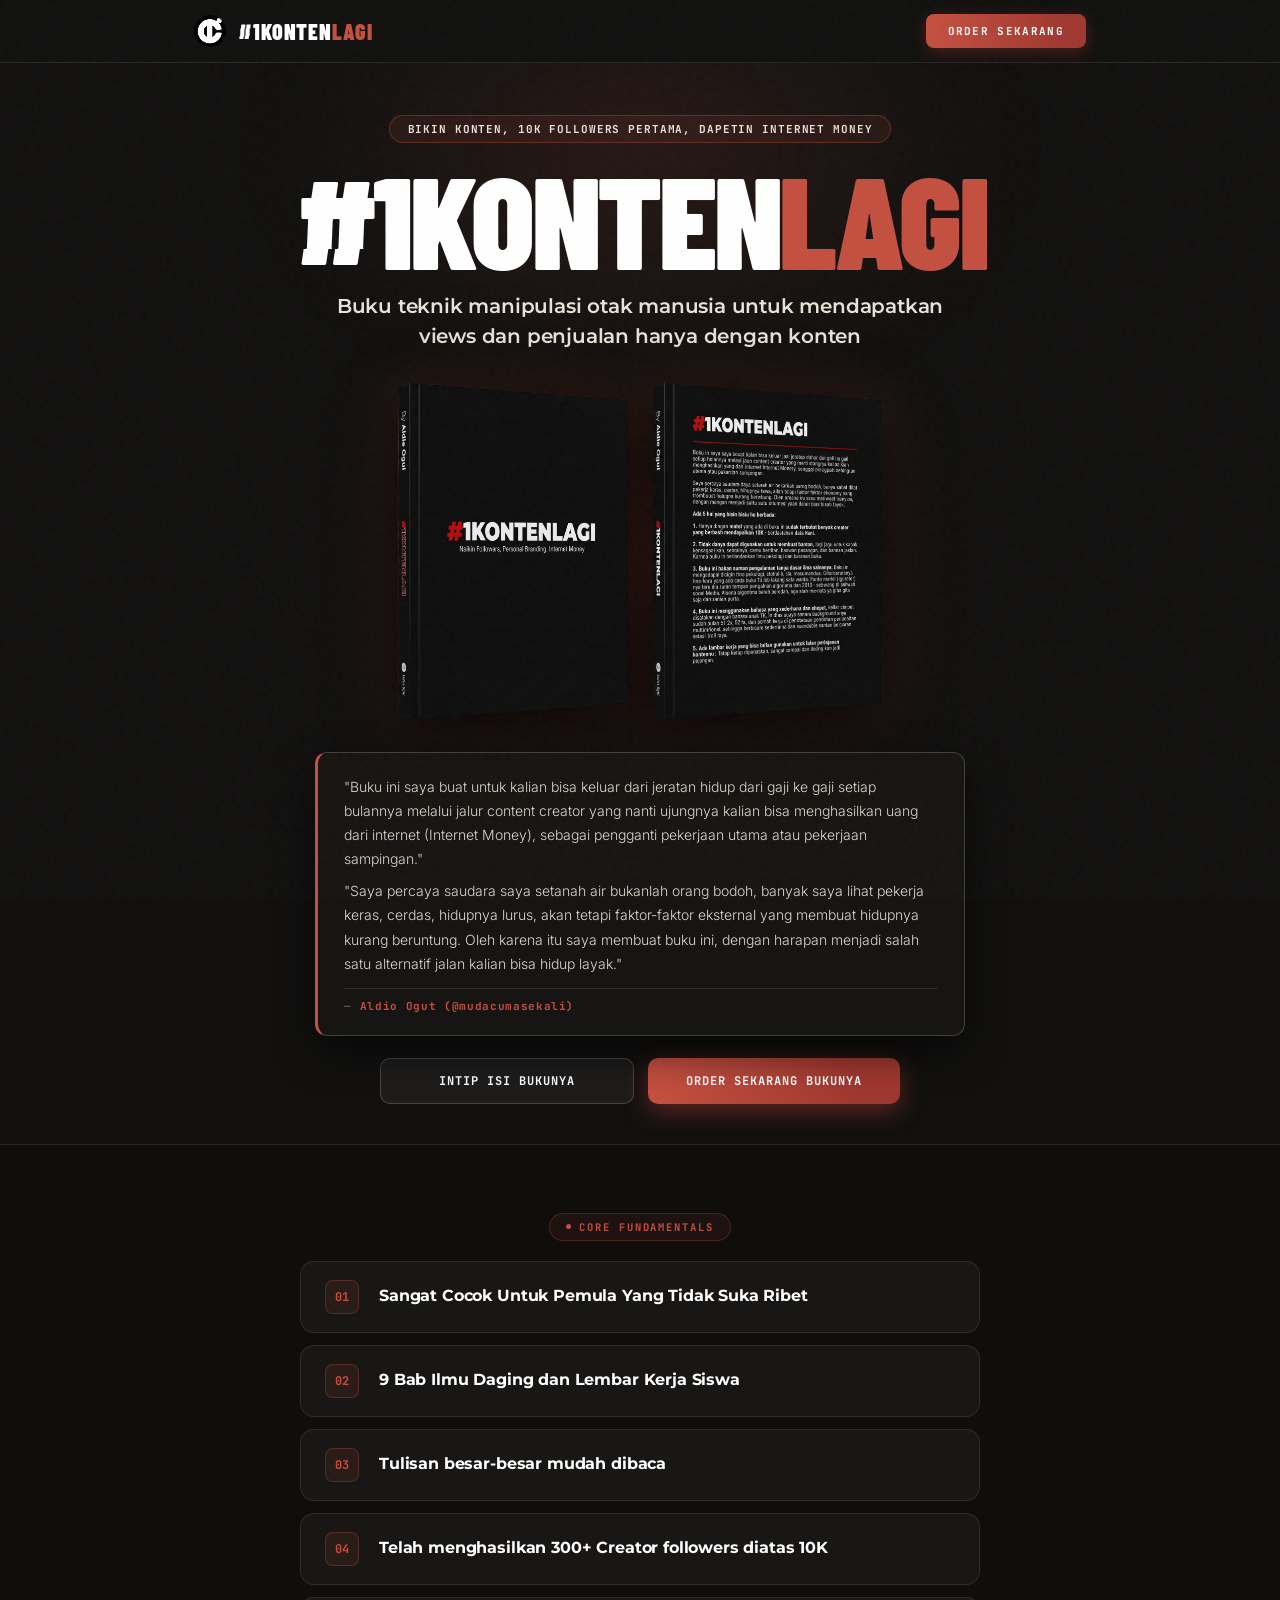
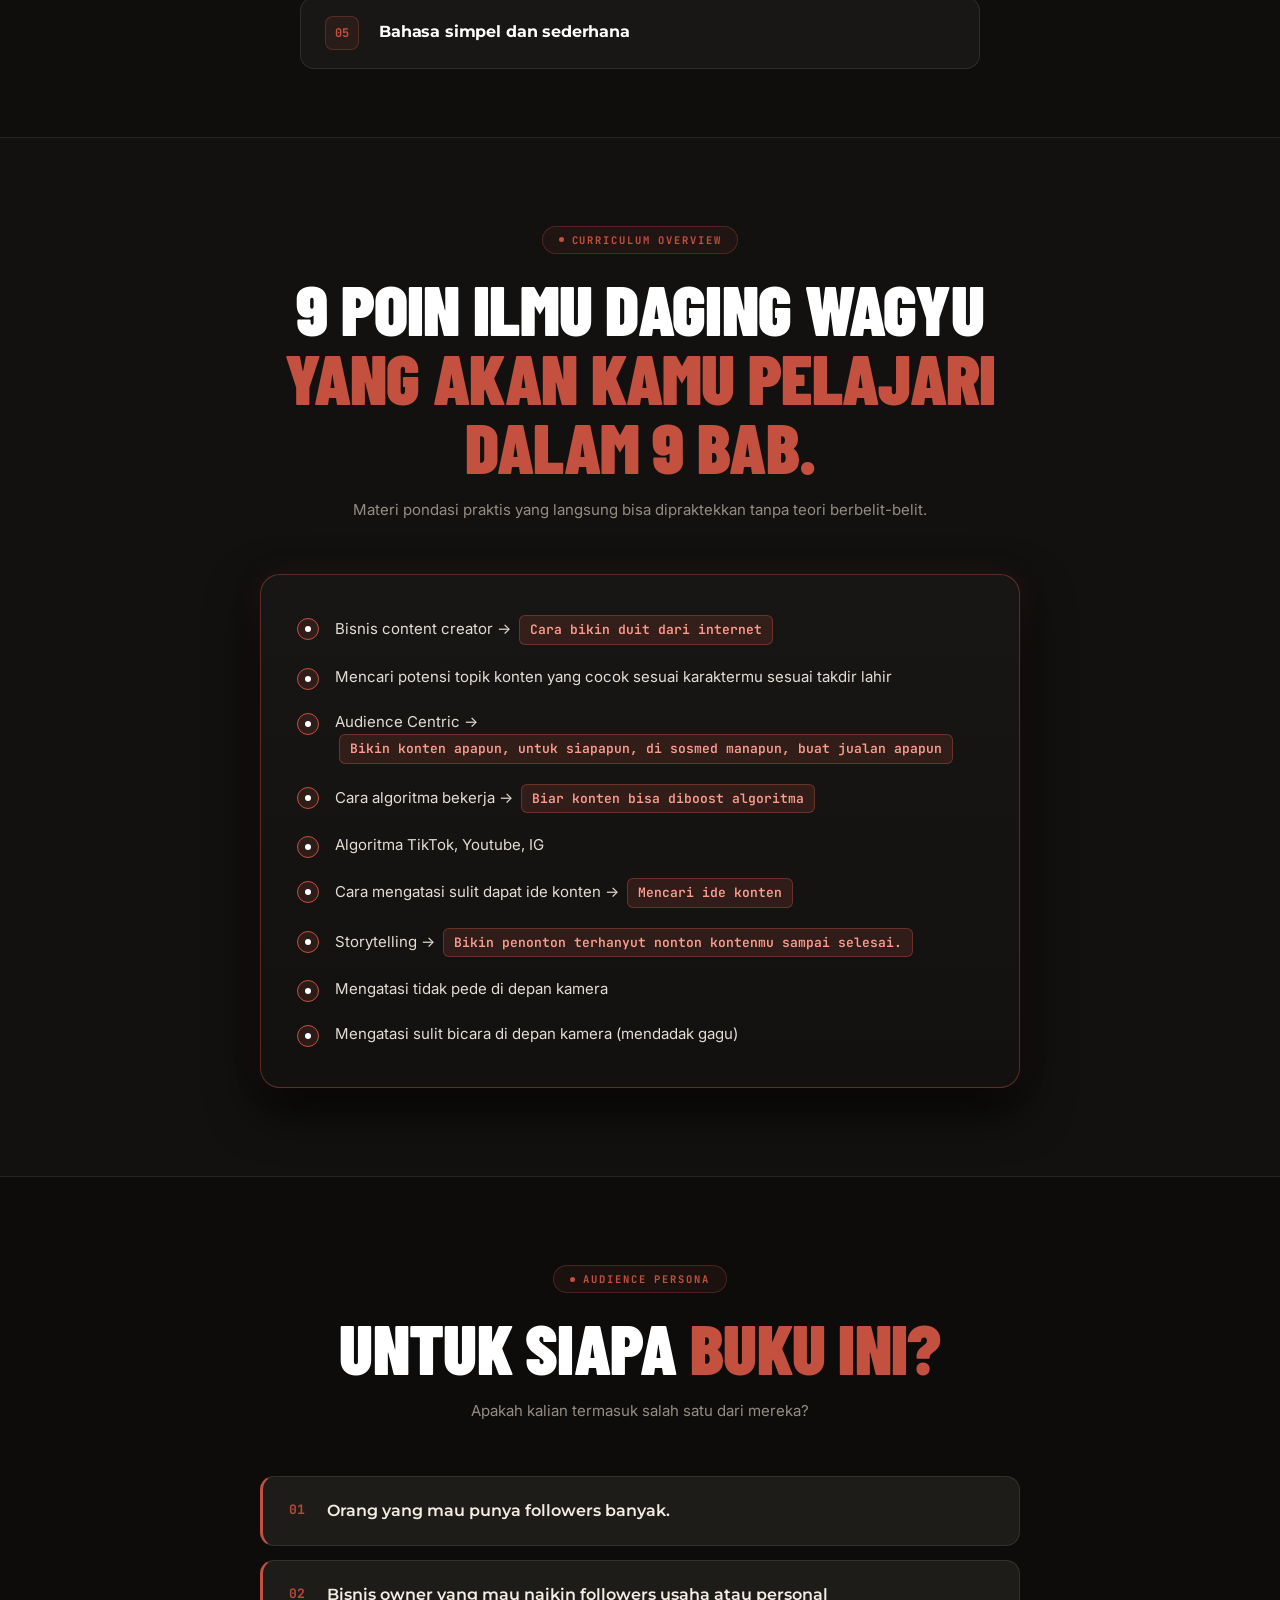
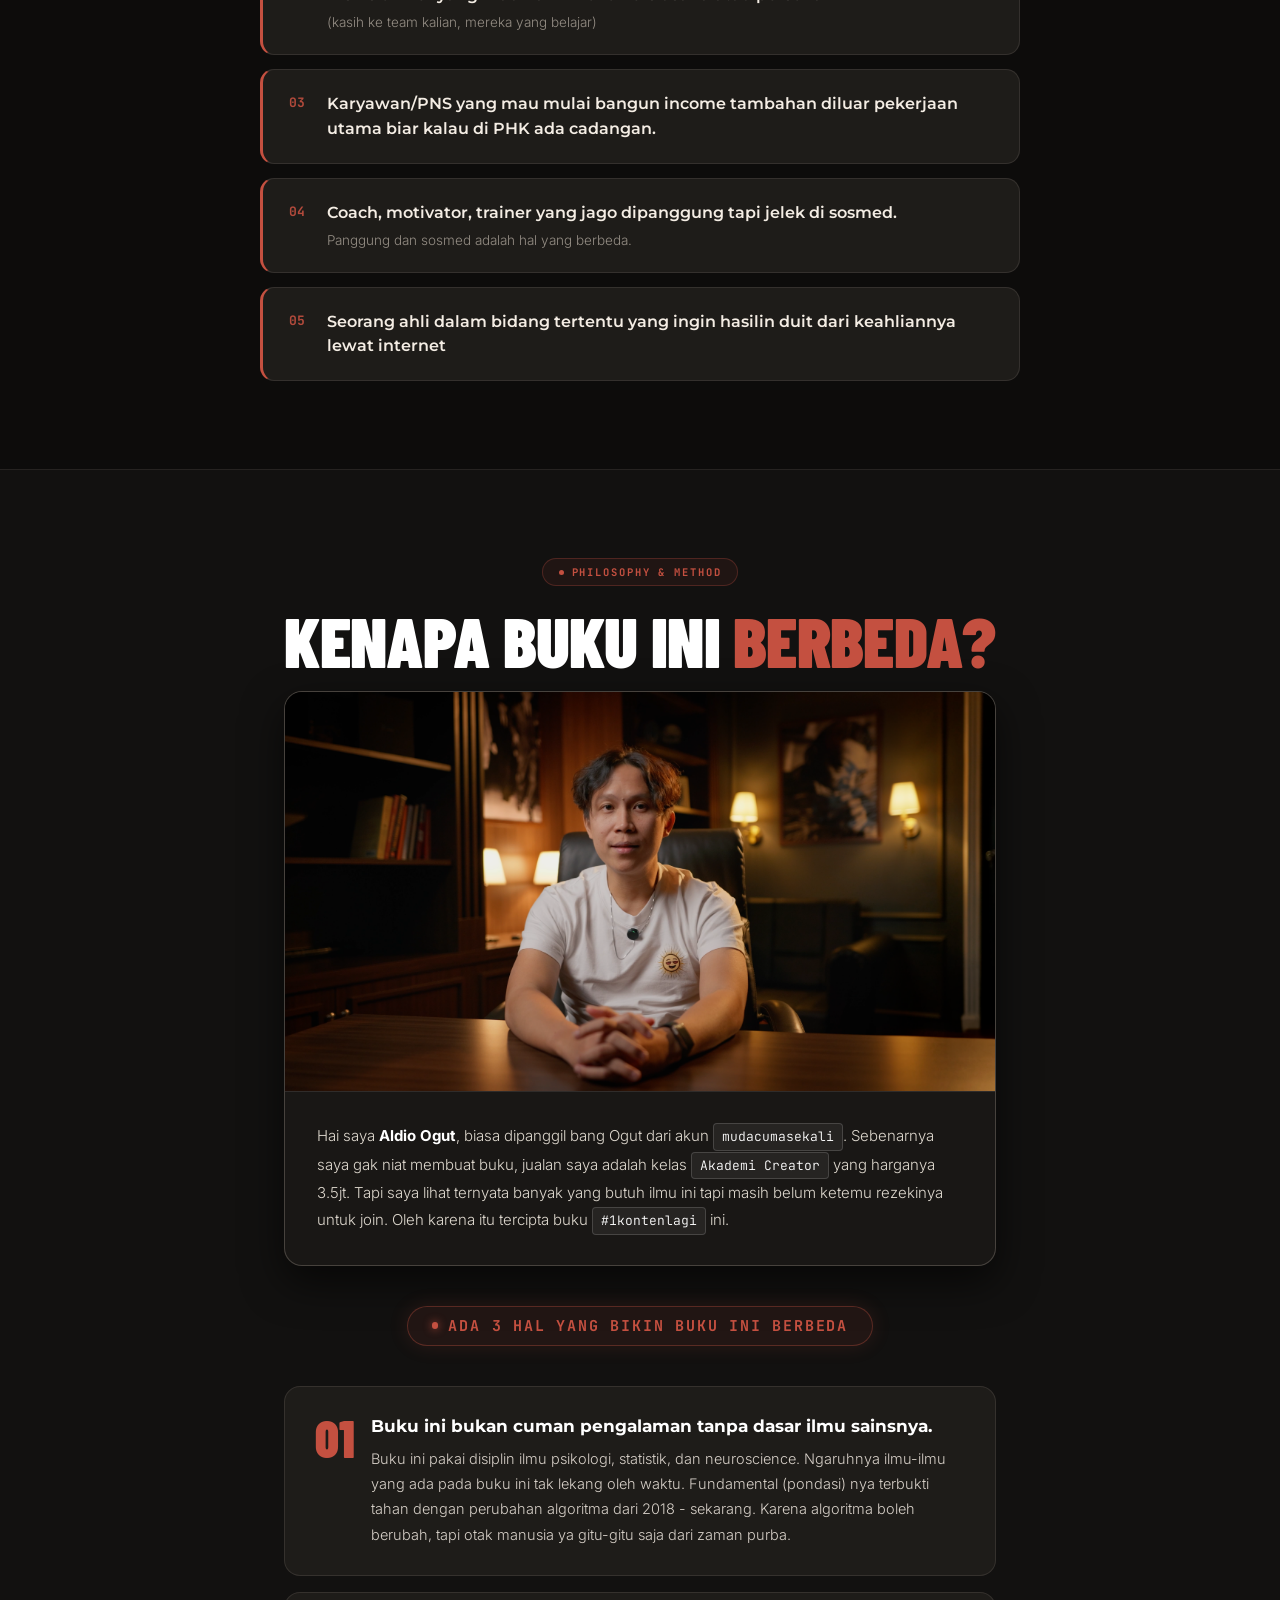
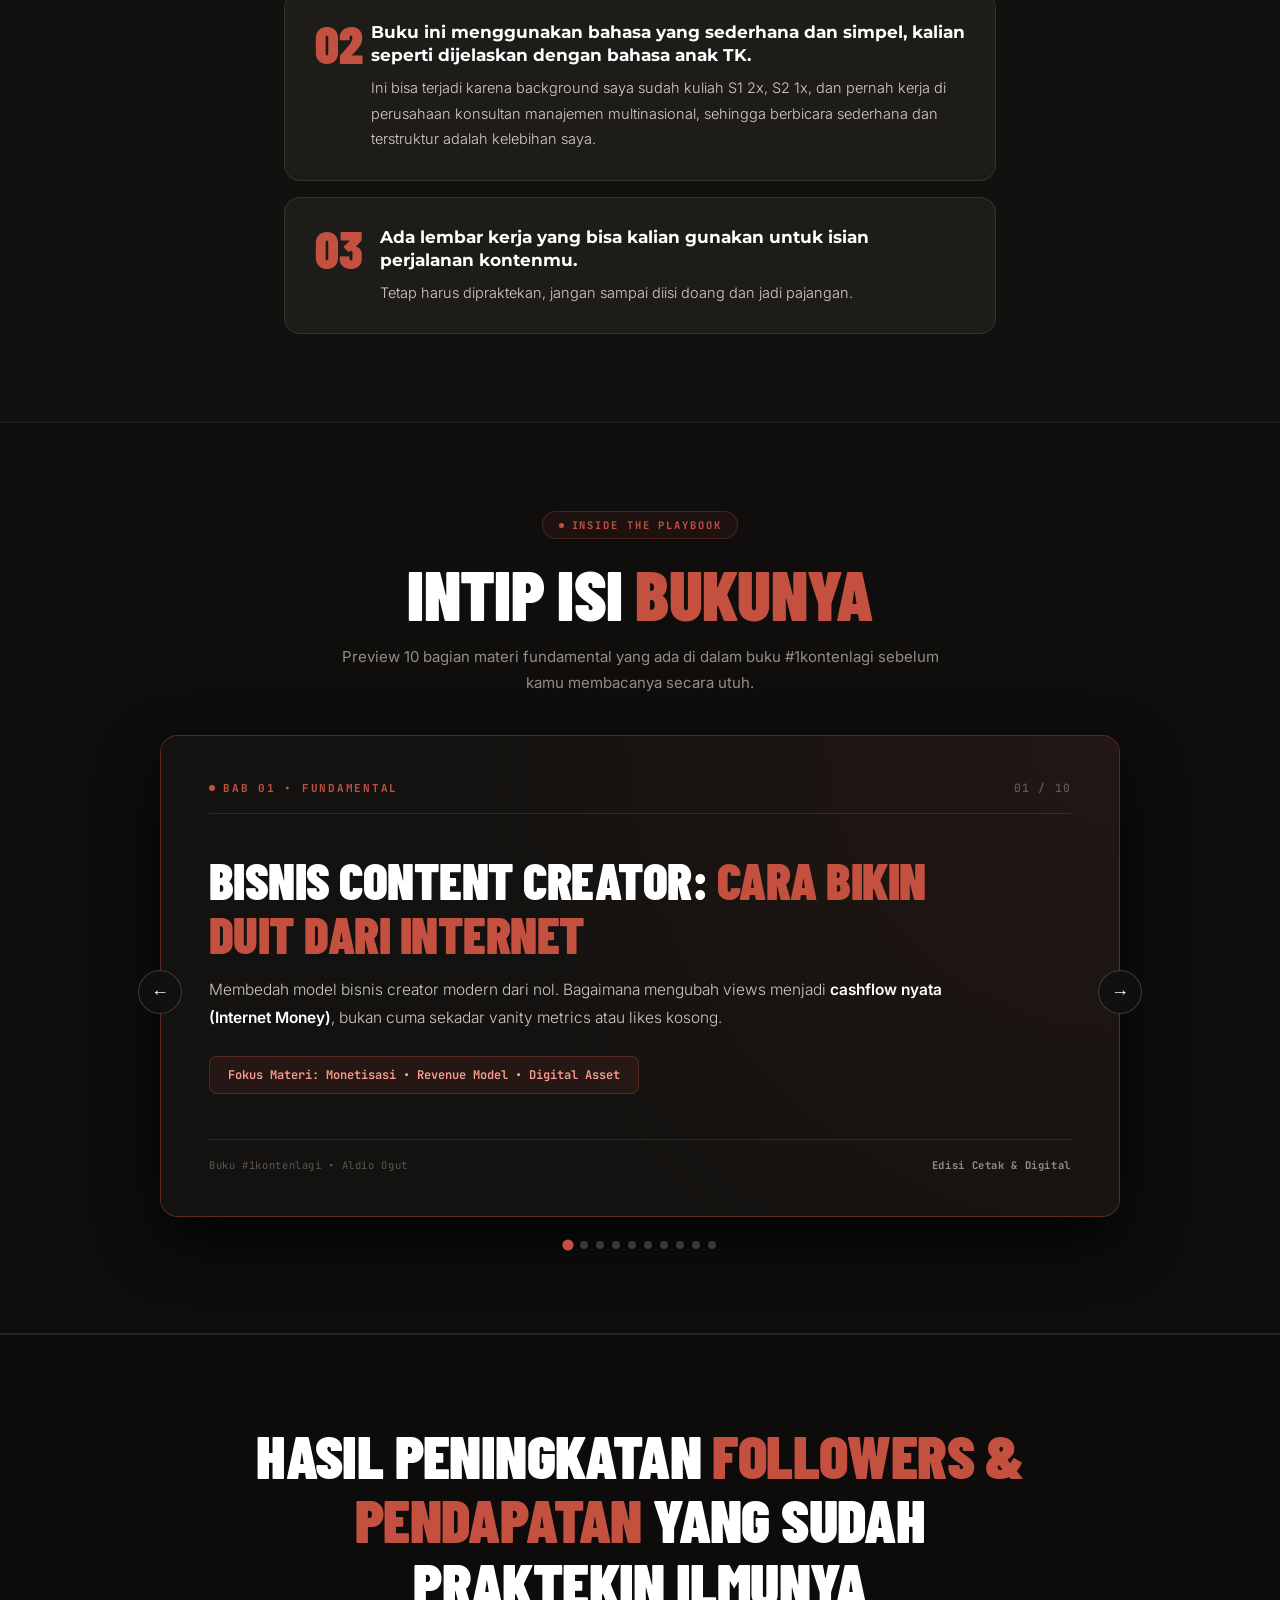
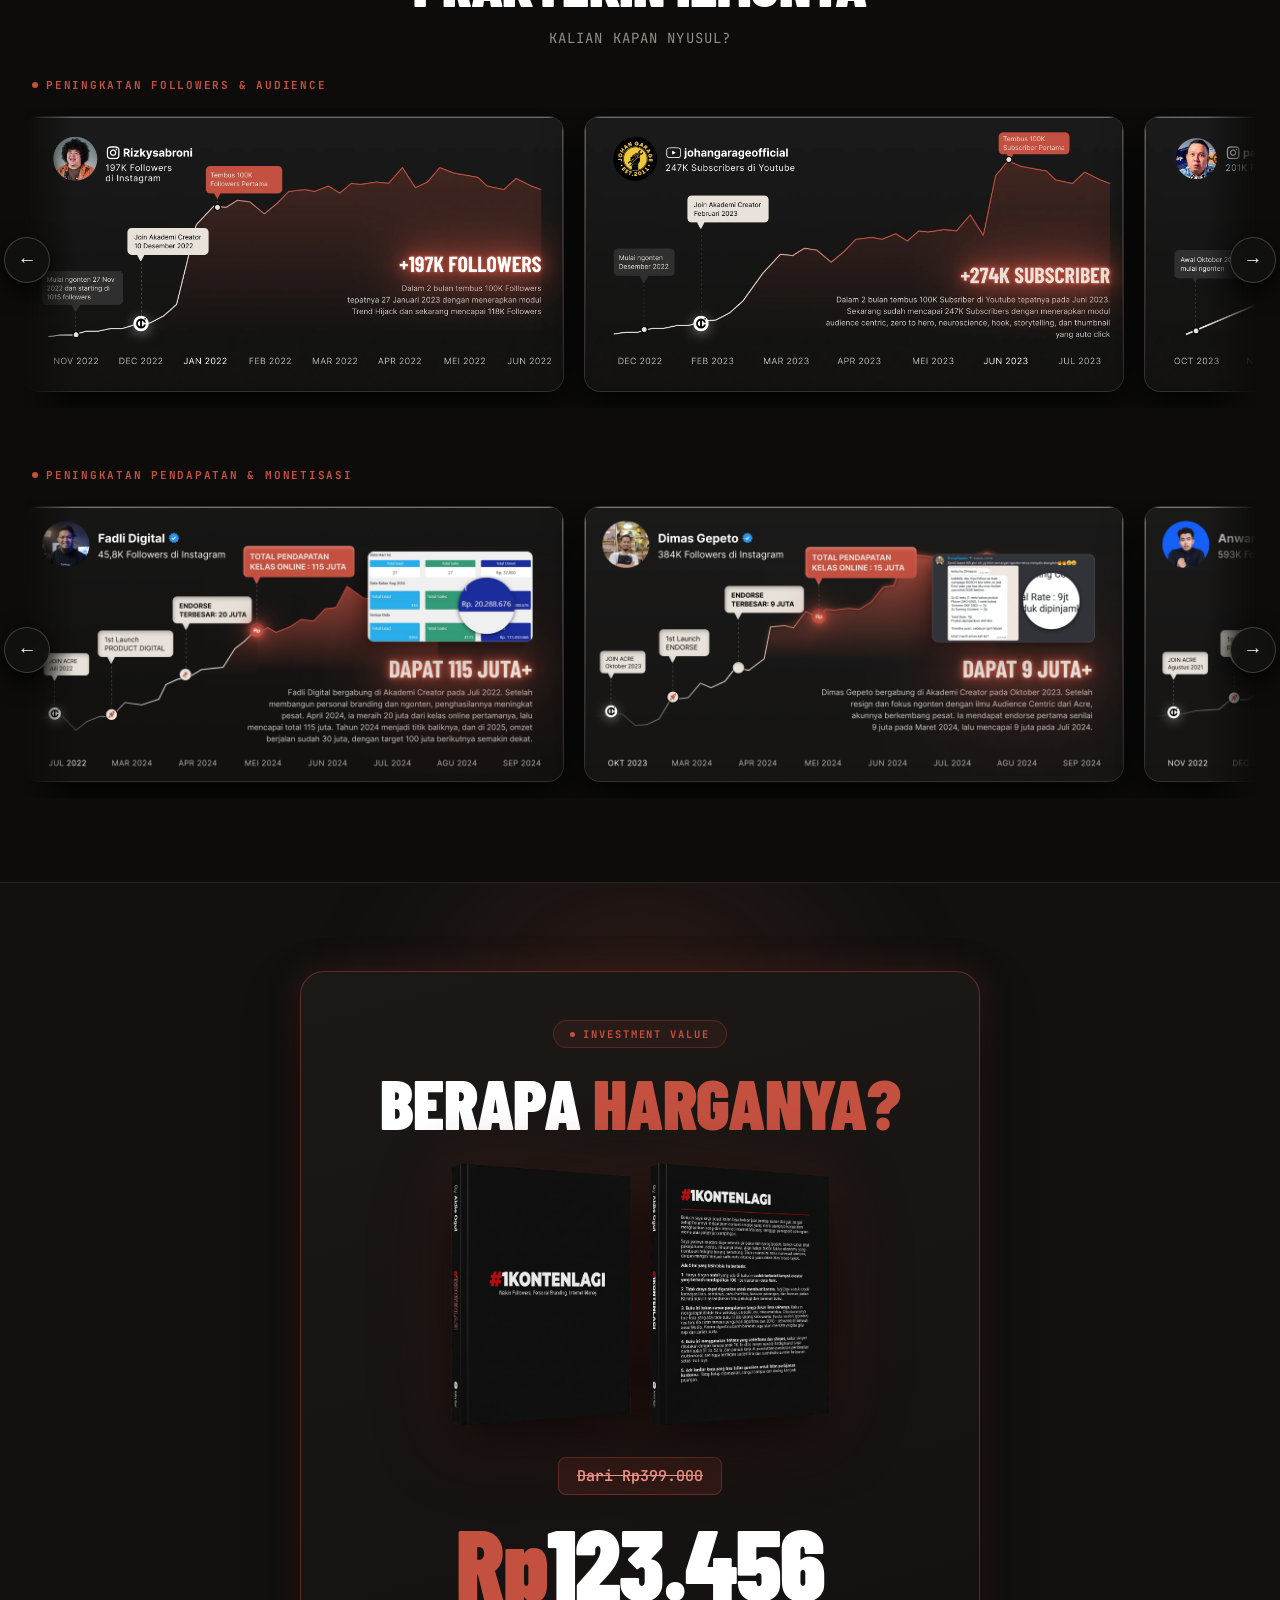
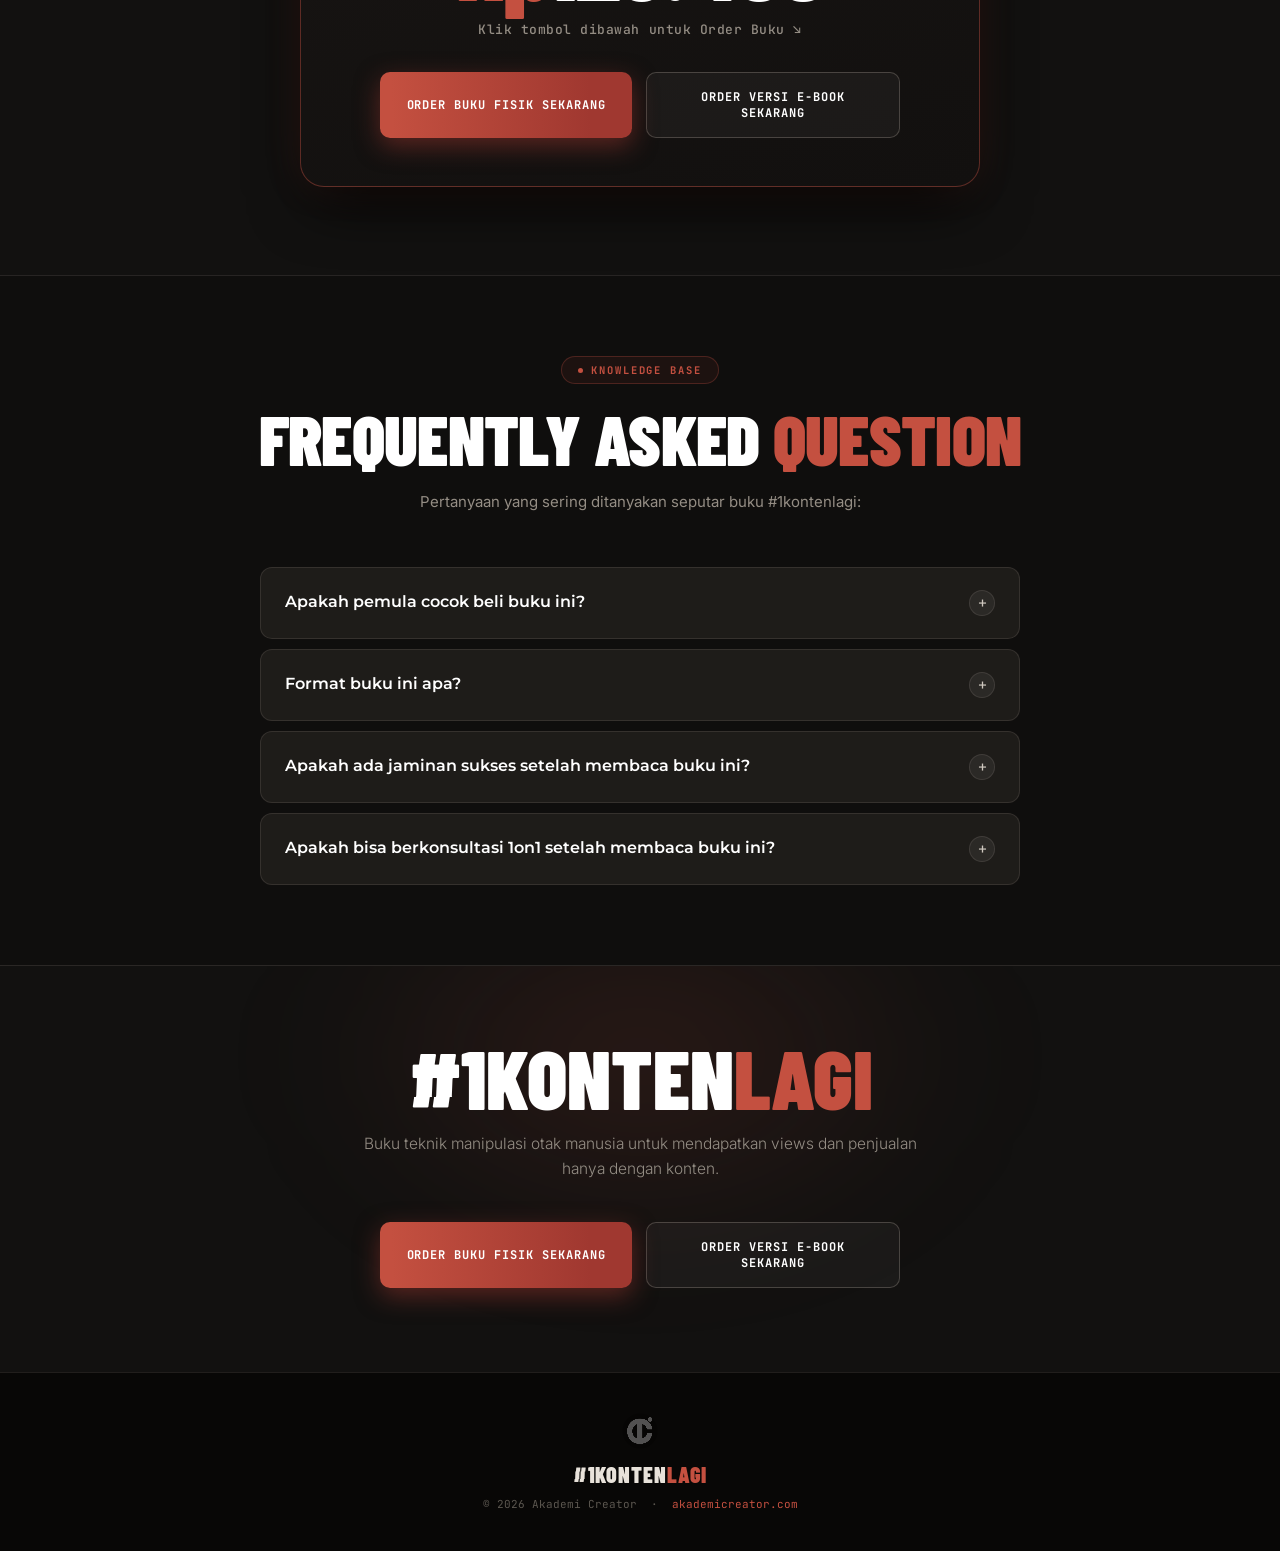
==== index.html @ 8bed85e4 "feat: add admin dashboard, dynamic pricing config, and Meta Pixel integration" ====
<!DOCTYPE html>
<html lang="id">
<head>
  <meta charset="UTF-8" />
  <meta name="viewport" content="width=device-width, initial-scale=1.0" />
  <title>Buku 1KONTENLAGI</title>
  <meta name="description" content="Buku teknik manipulasi otak manusia untuk mendapatkan views dan penjualan hanya dengan konten. By Aldio Ogut - Akademi Creator." />
  <meta property="og:title" content="Buku 1KONTENLAGI" />
  <meta property="og:description" content="Bikin Konten, 10K Followers Pertama, Dapetin Internet Money." />
  <meta property="og:type" content="website" />
  <meta name="theme-color" content="#121110" />
  <link rel="icon" type="image/png" href="asset image/favicon.png" />
  <link rel="apple-touch-icon" href="asset image/favicon.png" />
  <link rel="preconnect" href="https://fonts.googleapis.com" />
  <link rel="preconnect" href="https://fonts.gstatic.com" crossorigin />
  <link href="https://fonts.googleapis.com/css2?family=Barlow+Condensed:ital,wght@0,600;0,700;0,800;0,900;1,700;1,800;1,900&family=Inter:wght@300;400;500;600;700&family=JetBrains+Mono:wght@400;500;600;700&family=Montserrat:wght@500;600;700;800;900&display=swap" rel="stylesheet" />

  <!-- DYNAMIC CONFIG & META PIXEL ENGINE -->
  <script src="config.js"></script>
  <script>
    /* Meta Pixel Base Initialization */
    (function() {
      var cfg = window.SITE_CONFIG && window.SITE_CONFIG.pixel;
      if (cfg && cfg.metaPixelId && cfg.metaPixelId.trim() !== '') {
        !function(f,b,e,v,n,t,s)
        {if(f.fbq)return;n=f.fbq=function(){n.callMethod?
        n.callMethod.apply(n,arguments):n.queue.push(arguments)};
        if(!f._fbq)f._fbq=n;n.push=n;n.loaded=!0;n.version='2.0';
        n.queue=[];t=b.createElement(e);t.async=!0;
        t.src=v;s=b.getElementsByTagName(e)[0];
        s.parentNode.insertBefore(t,s)}(window, document,'script',
        'https://connect.facebook.net/en_US/fbevents.js');
        fbq('init', cfg.metaPixelId.trim());
        if (cfg.trackPageView !== false) {
          fbq('track', 'PageView');
        }
      }
    })();
  </script>

  <style>
    /* ─── RESET & DEFAULTS ────────────────────────────── */
    *, *::before, *::after { box-sizing: border-box; margin: 0; padding: 0; }
    html { scroll-behavior: smooth; }
    body {
      font-family: 'Inter', sans-serif;
      background: #121110;
      color: #e8e2da;
      overflow-x: hidden;
      -webkit-font-smoothing: antialiased;
    }
    img { 
      display: block; 
      width: 100%; 
      height: auto; 
      -webkit-user-drag: none; 
      -khtml-user-drag: none; 
      -moz-user-drag: none; 
      -o-user-drag: none; 
      user-drag: none;
      -webkit-user-select: none;
      -moz-user-select: none;
      -ms-user-select: none;
      user-select: none;
      -webkit-touch-callout: none; /* Disable iOS hold to save */
    }
    a { text-decoration: none; color: inherit; }

    /* ─── TOKENS (Akademi Creator & FastTrack Studio) ─── */
    :root {
      --blood:        #a03830;
      --blood-b:      #c45040;
      --blood-glow:   rgba(196,80,64,0.35);
      --ink:          #121110;
      --ink-up:       #191715;
      --ink-card:     #1e1c19;
      --ink-card-hi:  #24211e;
      --paper:        #e8e2da;
      --paper-dim:    #cfc8bf;
      --muted:        #948d84;
      --dim:          #5c5750;
      --line:         rgba(232,220,206,0.11);
      --line-hi:      rgba(232,220,206,0.22);
      --line-red:     rgba(196,80,64,0.42);
      --grad-btn:     linear-gradient(268deg, #a03830 17%, #c45040 95%);
    }

    /* ─── GRAIN TEXTURE (Akademi Creator signature) ───── */
    body::after {
      content: ''; position: fixed; inset: 0;
      background-image: url("data:image/svg+xml,%3Csvg viewBox='0 0 200 200' xmlns='http://www.w3.org/2000/svg'%3E%3Cfilter id='n'%3E%3CfeTurbulence type='fractalNoise' baseFrequency='0.85' numOctaves='3' stitchTiles='stitch'/%3E%3C/filter%3E%3Crect width='100%25' height='100%25' filter='url(%23n)'/%3E%3C/svg%3E");
      opacity: .026; pointer-events: none; z-index: 998;
    }

    /* ─── BLOOM PATTERN ────────────────────────────────── */
    .bloom { position: relative; overflow: hidden; }
    .bloom::before {
      content: ''; position: absolute;
      top: -120px; left: 50%; transform: translateX(-50%);
      width: 720px; height: 420px; border-radius: 50%;
      background: radial-gradient(ellipse, rgba(196,80,64,.15) 0%, transparent 68%);
      filter: blur(65px); pointer-events: none; z-index: 0;
    }
    .bloom > * { position: relative; z-index: 1; }

    /* ─── TOP ANNOUNCEMENT BAR ─────────────────────────── */
    .topbar {
      background: linear-gradient(90deg, #160c0a 0%, #26130f 50%, #160c0a 100%);
      border-bottom: 1px solid var(--line-red);
      padding: 10px 20px; text-align: center;
      font-family: 'JetBrains Mono', monospace;
      font-size: 11px; color: var(--paper-dim); letter-spacing: .08em;
    }
    .topbar strong { color: #fff; font-weight: 700; }
    .topbar .accent { color: var(--blood-b); font-weight: 700; }
    .pdot {
      display: inline-block; width: 6px; height: 6px;
      border-radius: 50%; background: var(--blood-b);
      margin-right: 8px; vertical-align: middle;
      animation: pdot 2s ease-in-out infinite;
    }
    @keyframes pdot { 0%,100%{opacity:1;transform:scale(1)} 50%{opacity:.35;transform:scale(1.4)} }

    /* ─── STICKY NAVIGATION ────────────────────────────── */
    .nav {
      position: sticky; top: 0; z-index: 200;
      background: rgba(18,17,16,.94);
      backdrop-filter: blur(18px);
      -webkit-backdrop-filter: blur(18px);
      border-bottom: 1px solid var(--line);
    }
    .nav-inner {
      max-width: 940px; margin: 0 auto;
      padding: 14px 24px;
      display: flex; align-items: center; justify-content: space-between; gap: 16px;
    }
    .nav-brand { display: flex; align-items: center; gap: 12px; }
    .nav-logo {
      width: 32px; height: 32px; border-radius: 8px;
      filter: invert(1) brightness(12); flex-shrink: 0;
    }
    .nav-name {
      font-family: 'Barlow Condensed', sans-serif;
      font-size: 22px; font-weight: 900; text-transform: uppercase;
      letter-spacing: .04em; color: #fff; line-height: 1;
    }
    .nav-name span { color: var(--blood-b); }
    .nav-cta {
      background: var(--grad-btn); color: #fff;
      font-family: 'JetBrains Mono', monospace;
      font-size: 11px; font-weight: 700;
      letter-spacing: .12em; text-transform: uppercase;
      padding: 10px 22px; border-radius: 8px;
      transition: opacity .2s, transform .2s, box-shadow .2s;
      white-space: nowrap; box-shadow: 0 4px 16px rgba(160,56,48,0.4);
    }
    .nav-cta:hover { opacity: .92; transform: translateY(-1px); box-shadow: 0 6px 20px rgba(160,56,48,0.6); }

    /* ─── LAYOUT CONTAINERS ────────────────────────────── */
    .wrap { max-width: 820px; margin: 0 auto; padding: 0 24px; }
    .sec  { padding: 88px 24px; }
    .sec-sm { padding: 60px 24px; }

    /* ─── KICKER BADGES (FastTrack pill style) ────────── */
    .kicker {
      display: inline-flex; align-items: center; gap: 8px;
      font-family: 'JetBrains Mono', monospace;
      font-size: 10.5px; font-weight: 700;
      letter-spacing: .18em; text-transform: uppercase;
      color: var(--blood-b);
      background: rgba(196,80,64,.08);
      border: 1px solid rgba(196,80,64,.28);
      padding: 6px 16px; border-radius: 999px;
      margin-bottom: 20px;
    }
    .kicker::before {
      content: ''; width: 5px; height: 5px; border-radius: 50%;
      background: var(--blood-b);
    }
    .kicker-center { display: flex; justify-content: center; }

    /* ─── HEADINGS ─────────────────────────────────────── */
    .hdg {
      font-family: 'Barlow Condensed', sans-serif;
      font-size: clamp(2.6rem, 7.8vw, 4.4rem);
      font-weight: 900; line-height: 0.98; text-transform: uppercase;
      letter-spacing: -.01em; color: #ffffff; text-align: center; margin-bottom: 16px;
    }
    .hdg .r { color: var(--blood-b); }
    .sub {
      font-size: 15px; font-weight: 400; color: var(--muted);
      text-align: center; line-height: 1.7;
      max-width: 600px; margin: 0 auto 52px;
    }

    /* ─── HERO (#1KONTENLAGI) ──────────────────────────── */
    .hero {
      background: var(--ink);
      padding: 52px 24px 40px;
      text-align: center;
    }
    .hero-kicker-bar {
      display: inline-flex; align-items: center; gap: 10px;
      background: rgba(196,80,64,.1);
      border: 1px solid rgba(196,80,64,.35);
      border-radius: 999px; padding: 6px 18px;
      margin-bottom: 16px;
    }
    .hero-kicker-bar span {
      font-family: 'JetBrains Mono', monospace;
      font-size: 11px; font-weight: 700;
      color: var(--paper); letter-spacing: .08em; text-transform: uppercase;
    }
    .hero-title {
      font-family: 'Barlow Condensed', sans-serif;
      font-size: clamp(4.2rem, 15.5vw, 8.2rem);
      font-weight: 900; line-height: .9;
      letter-spacing: -.025em; text-transform: uppercase;
      color: #fff; margin-bottom: 14px;
    }
    .hero-title .ac { color: var(--blood-b); }
    .hero-sub {
      font-family: 'Montserrat', sans-serif;
      font-size: clamp(16px, 3.4vw, 20px);
      font-weight: 600; line-height: 1.5;
      color: var(--paper); max-width: 660px; margin: 0 auto 24px;
      letter-spacing: -.01em;
    }

    /* ─── REAL BOOK MOCKUP IMAGE (UKURAN PROPORSI & JARAK PAS) ─── */
    .book-mockup-container {
      position: relative;
      max-width: 520px;
      margin: 0 auto 26px;
      display: flex;
      justify-content: center;
      align-items: center;
    }
    .book-mockup-container::before {
      content: '';
      position: absolute;
      top: 50%; left: 50%;
      transform: translate(-50%, -50%);
      width: 75%; height: 70%;
      background: radial-gradient(ellipse, rgba(196,80,64,0.32) 0%, transparent 70%);
      filter: blur(42px);
      border-radius: 50%;
      pointer-events: none;
      z-index: 0;
    }
    .book-real-mockup-img {
      position: relative;
      z-index: 1;
      width: 100%;
      max-width: 500px;
      height: auto;
      display: block;
      filter: drop-shadow(0 16px 32px rgba(0,0,0,0.9)) drop-shadow(0 0 24px rgba(196,80,64,0.22));
      transition: transform 0.4s cubic-bezier(0.16, 1, 0.3, 1), filter 0.4s ease;
      cursor: pointer;
    }
    .book-real-mockup-img:hover {
      transform: translateY(-4px) scale(1.03);
      filter: drop-shadow(0 24px 44px rgba(0,0,0,0.95)) drop-shadow(0 0 32px rgba(196,80,64,0.32));
    }
    @media (max-width: 640px) {
      .book-mockup-container {
        max-width: 440px;
        margin: 0 auto 20px;
      }
      .book-real-mockup-img {
        max-width: 420px;
      }
    }
    @media (max-width: 480px) {
      .book-mockup-container {
        max-width: 350px;
        margin: 0 auto 18px;
      }
      .book-real-mockup-img {
        max-width: 330px;
      }
    }

    /* ─── BACK-COVER QUOTE CARD (FastTrack glass card) ── */
    .hero-quote-box {
      max-width: 650px; margin: 0 auto 22px;
      background: rgba(26,23,21,0.75);
      backdrop-filter: blur(12px);
      border: 1px solid var(--line-hi);
      border-left: 3px solid var(--blood-b);
      border-radius: 12px; padding: 22px 26px; text-align: left;
      box-shadow: 0 16px 40px rgba(0,0,0,0.6);
      position: relative;
      z-index: 2;
    }
    .hero-quote-box p {
      font-size: 14px; font-weight: 300; line-height: 1.72;
      color: #ded8ce; margin-bottom: 8px;
    }
    .hero-quote-box p:last-child { margin-bottom: 0; }
    .hero-quote-author {
      margin-top: 12px; padding-top: 10px; border-top: 1px solid var(--line);
      font-family: 'JetBrains Mono', monospace; font-size: 11px;
      color: var(--blood-b); font-weight: 700; letter-spacing: .06em;
      display: flex; align-items: center; gap: 8px;
    }
    .hero-quote-author::before {
      content: '—'; color: var(--dim);
    }

    /* ─── 5 KEUNGGULAN (Clean studio list with subtle numbers) */
    .features-sec {
      background: #0f0e0d;
      border-top: 1px solid var(--line); border-bottom: 1px solid var(--line);
      padding: 68px 24px;
    }
    .feat-list {
      display: flex; flex-direction: column; gap: 12px;
      max-width: 680px; margin: 0 auto;
    }
    .feat-item {
      display: flex; align-items: center; gap: 20px;
      background: var(--ink-up);
      border: 1px solid var(--line);
      border-radius: 14px; padding: 18px 24px;
      transition: transform .25s, border-color .25s, box-shadow .25s;
    }
    .feat-item:hover {
      transform: translateX(4px);
      border-color: var(--line-red);
      box-shadow: 0 8px 24px rgba(0,0,0,0.4);
    }
    .feat-num {
      font-family: 'JetBrains Mono', monospace;
      font-size: 12px; font-weight: 700;
      color: var(--blood-b);
      background: rgba(196,80,64,.1);
      border: 1px solid rgba(196,80,64,.3);
      width: 34px; height: 34px; border-radius: 8px;
      display: flex; align-items: center; justify-content: center;
      flex-shrink: 0;
    }
    .feat-text {
      font-family: 'Montserrat', sans-serif;
      font-size: 15.5px; font-weight: 700;
      color: #fff; line-height: 1.45; letter-spacing: -.01em;
    }

    /* ─── SECTION 2: 9 POIN ILMU DAGING WAGYU ─────────── */
    .sec2-daging {
      background: var(--ink);
    }
    .daging-box {
      max-width: 760px; margin: 0 auto;
      border: 1px solid var(--line-red);
      border-radius: 20px;
      padding: 40px 36px;
      background: linear-gradient(180deg, #181614 0%, #121110 100%);
      box-shadow: 0 20px 50px rgba(0,0,0,0.85), 0 0 35px -12px var(--blood-glow);
    }
    @media (max-width: 540px) { .daging-box { padding: 26px 20px; } }
    .daging-list {
      display: flex; flex-direction: column; gap: 20px;
    }
    .daging-item {
      display: flex; gap: 16px; align-items: flex-start;
    }
    /* Minimal circular marker (Akademi Creator dot) */
    .daging-marker {
      width: 22px; height: 22px; border-radius: 50%;
      background: rgba(196,80,64,.15);
      border: 1.5px solid var(--blood-b);
      display: flex; align-items: center; justify-content: center;
      flex-shrink: 0; margin-top: 3px;
    }
    .daging-marker::after {
      content: ''; width: 6px; height: 6px; border-radius: 50%;
      background: #fff;
    }
    .daging-text {
      font-size: 15px; font-weight: 400;
      color: #e2ddd5; line-height: 1.65;
    }
    .red-pill-tag {
      display: inline-block;
      background: rgba(196,80,64,.16);
      color: #ff9b8f;
      border: 1px solid rgba(196,80,64,.4);
      font-family: 'JetBrains Mono', monospace;
      font-weight: 600; font-size: 13px;
      padding: 3px 10px; border-radius: 6px;
      margin-left: 4px;
    }

    /* ─── SECTION 3: UNTUK SIAPA BUKU INI? ────────────── */
    .sec-target {
      background: #0d0c0b;
      border-top: 1px solid var(--line); border-bottom: 1px solid var(--line);
    }
    .target-list {
      display: flex; flex-direction: column; gap: 14px;
      max-width: 760px; margin: 0 auto;
    }
    .target-card {
      display: flex; gap: 22px; align-items: flex-start;
      background: var(--ink-card);
      border: 1px solid var(--line);
      border-left: 3px solid var(--blood-b);
      border-radius: 14px; padding: 22px 26px;
      color: #fff; transition: transform .25s, border-color .25s, background .25s;
    }
    .target-card:hover {
      transform: translateX(4px);
      background: var(--ink-card-hi);
      border-color: var(--line-red);
    }
    .target-index {
      font-family: 'JetBrains Mono', monospace;
      font-size: 13px; font-weight: 700;
      color: var(--blood-b); opacity: .9;
      padding-top: 2px;
    }
    .target-desc {
      font-family: 'Montserrat', sans-serif;
      font-size: 15.5px; font-weight: 600;
      line-height: 1.55; color: #f4ede4;
    }
    .target-desc em {
      font-family: 'Inter', sans-serif;
      font-size: 13.5px; font-weight: 300;
      color: var(--muted); display: block;
      margin-top: 5px; font-style: normal;
    }

    /* ─── SECTION 4: KENAPA BUKU INI BERBEDA? ─────────── */
    .sec-different {
      background: var(--ink);
    }
    .diff-box { max-width: 760px; margin: 0 auto; }
    .diff-author-card {
      background: var(--ink-up);
      border: 1px solid var(--line-hi);
      border-radius: 18px; overflow: hidden;
      margin-bottom: 40px;
      box-shadow: 0 16px 40px rgba(0,0,0,.6);
    }
    .diff-author-img {
      width: 100%; height: auto; display: block;
      max-height: 400px; object-fit: cover; object-position: center 20%;
      border-bottom: 1px solid var(--line);
    }
    .diff-author-story {
      padding: 30px 32px;
      font-size: 15px; font-weight: 300; line-height: 1.8;
      color: #ded8ce;
    }
    .diff-author-story strong { color: #fff; font-weight: 700; }
    .diff-author-tag {
      font-family: 'JetBrains Mono', monospace;
      display: inline-block; font-size: 13px;
      background: rgba(255,255,255,.06);
      border: 1px solid rgba(255,255,255,.15);
      padding: 1px 8px; border-radius: 4px; color: #fff;
    }
    .diff-badge-highlight {
      display: inline-flex; align-items: center; gap: 10px;
      font-family: 'JetBrains Mono', monospace;
      font-size: clamp(12.5px, 2.8vw, 15px);
      font-weight: 700;
      letter-spacing: .12em; text-transform: uppercase;
      color: var(--blood-b);
      background: rgba(196,80,64,.09);
      border: 1.5px solid rgba(196,80,64,.35);
      padding: 9px 24px; border-radius: 999px;
      box-shadow: 0 0 20px rgba(196,80,64,0.14);
    }
    .diff-badge-highlight::before {
      content: ''; width: 6.5px; height: 6.5px; border-radius: 50%;
      background: var(--blood-b);
      box-shadow: 0 0 8px var(--blood-b);
    }

    .diff-3points {
      display: flex; flex-direction: column; gap: 16px;
    }
    .diff-point-card {
      display: flex; gap: 24px; align-items: flex-start;
      background: var(--ink-card);
      border: 1px solid var(--line);
      border-radius: 16px; padding: 28px 30px;
      color: #fff; transition: border-color .25s, transform .25s;
    }
    .diff-point-card:hover {
      border-color: var(--line-red);
      transform: translateY(-2px);
    }
    @media (max-width: 520px) { .diff-point-card { padding: 22px 20px; gap: 16px; } }
    .diff-num {
      font-family: 'Barlow Condensed', sans-serif;
      font-size: 52px; font-weight: 900; line-height: .88;
      color: var(--blood-b); min-width: 32px;
    }
    .diff-point-text {
      font-size: 14.5px; font-weight: 300; line-height: 1.75;
      color: #d6cfc7;
    }
    .diff-point-text strong {
      font-family: 'Montserrat', sans-serif;
      font-size: 16.5px; font-weight: 700;
      color: #ffffff; display: block; margin-bottom: 8px;
      line-height: 1.4;
    }




    /* ─── SECTION 5: AUTO GULIR + SLIDE MANUAL INTERAKTIF ─── */
    .slider-section {
      background: #0d0c0b;
      border-top: 1px solid var(--line);
      border-bottom: 1px solid var(--line);
      padding: 88px 24px 84px;
      overflow: hidden;
    }
    .multi-carousel-block {
      width: 100%;
      max-width: 1280px;
      margin: 0 auto 60px;
      position: relative;
    }
    .multi-carousel-block:last-child {
      margin-bottom: 0;
    }
    .carousel-top-bar {
      display: flex;
      align-items: center;
      justify-content: space-between;
      padding: 0 8px;
      margin-bottom: 16px;
    }
    .carousel-category-tag {
      font-family: 'JetBrains Mono', monospace;
      font-size: 11px; font-weight: 700;
      letter-spacing: .16em; text-transform: uppercase;
      color: var(--blood-b);
      display: inline-flex; align-items: center; gap: 8px;
    }
    .carousel-category-tag::before {
      content: ''; width: 6px; height: 6px; border-radius: 50%;
      background: var(--blood-b);
    }
    .carousel-viewport-multicard {
      overflow-x: auto;
      overflow-y: hidden;
      width: 100%;
      position: relative;
      padding: 8px 0 16px;
      scrollbar-width: none; /* Firefox */
      -ms-overflow-style: none; /* IE */
      scroll-behavior: smooth;
      mask-image: linear-gradient(to right, transparent 0%, black 4%, black 96%, transparent 100%);
      -webkit-mask-image: linear-gradient(to right, transparent 0%, black 4%, black 96%, transparent 100%);
      cursor: grab;
    }
    .carousel-viewport-multicard::-webkit-scrollbar {
      display: none; /* Chrome, Safari */
    }
    .carousel-viewport-multicard:active {
      cursor: grabbing;
    }
    .carousel-track-multicard {
      display: flex;
      gap: 20px;
      width: max-content;
      will-change: transform;
    }

    .c-card-slide {
      /* Lebar card proporsional persis akademicreator.com */
      width: 540px;
      max-width: 82vw;
      flex-shrink: 0;
      border-radius: 16px;
      overflow: hidden;
      background: #141210;
      border: 1px solid rgba(232, 220, 206, 0.15);
      box-shadow: 0 16px 40px rgba(0,0,0,0.8);
      transition: transform 0.35s ease, border-color 0.35s ease, box-shadow 0.35s ease;
      user-select: none;
    }
    .c-card-slide:hover {
      transform: translateY(-4px) scale(1.015);
      border-color: var(--line-red);
      box-shadow: 0 20px 45px rgba(0,0,0,0.9), 0 0 25px -8px var(--blood-glow);
    }
    .c-card-slide img {
      width: 100%;
      height: auto;
      display: block;
      pointer-events: none;
    }

    /* Tombol Panah Navigasi Manual Floating */
    .carousel-nav-btn {
      position: absolute;
      top: 55%;
      z-index: 25;
      transform: translateY(-50%);
      width: 46px; height: 46px; border-radius: 50%;
      background: rgba(18,17,16,.94);
      border: 1.5px solid var(--line-hi);
      display: flex; align-items: center; justify-content: center;
      cursor: pointer; color: #fff; font-size: 19px;
      transition: background .2s, border-color .2s, transform .2s, box-shadow .2s;
      backdrop-filter: blur(14px);
      user-select: none;
      box-shadow: 0 8px 24px rgba(0,0,0,0.85);
    }
    .carousel-nav-btn:hover {
      background: var(--blood);
      border-color: var(--blood-b);
      transform: translateY(-50%) scale(1.08);
      box-shadow: 0 12px 30px rgba(196,80,64,0.6);
    }
    .carousel-nav-btn.prev { left: -20px; }
    .carousel-nav-btn.next { right: -20px; }
    @media (max-width: 800px) {
      .carousel-nav-btn.prev { left: 6px; }
      .carousel-nav-btn.next { right: 6px; }
    }


    /* ─── SECTION 6: PRICING (BERAPA HARGANYA?) ─────────── */
    .pricing-sec {
      background: var(--ink);
      padding: 88px 24px; position: relative; overflow: hidden;
    }
    .pricing-sec::before {
      content: ''; position: absolute; top: -100px; left: 50%;
      transform: translateX(-50%);
      width: 580px; height: 420px; border-radius: 50%;
      background: radial-gradient(ellipse, rgba(196,80,64,.15) 0%, transparent 68%);
      filter: blur(55px); pointer-events: none;
    }
    .pricing-card-box {
      max-width: 680px; margin: 0 auto;
      background: linear-gradient(165deg, #1c1816 0%, #12100f 100%);
      border: 1.5px solid var(--line-red);
      border-radius: 24px; padding: 48px 36px;
      text-align: center;
      box-shadow: 0 24px 60px -12px rgba(0,0,0,.92), 0 0 40px -10px var(--blood-glow);
      position: relative; z-index: 1;
    }
    @media (max-width: 520px) { .pricing-card-box { padding: 36px 22px; } }

    /* Mockup Buku di dalam Pricing Card */
    .pricing-mockup-wrap {
      position: relative;
      max-width: 440px;
      margin: 4px auto 26px;
      display: flex;
      justify-content: center;
      align-items: center;
    }
    .pricing-mockup-wrap::before {
      content: '';
      position: absolute;
      top: 50%; left: 50%;
      transform: translate(-50%, -50%);
      width: 75%; height: 75%;
      background: radial-gradient(ellipse, rgba(196,80,64,0.3) 0%, transparent 70%);
      filter: blur(36px);
      border-radius: 50%;
      pointer-events: none;
      z-index: 0;
    }
    .pricing-mockup-img {
      position: relative;
      z-index: 1;
      width: 100%;
      max-width: 390px;
      height: auto;
      display: block;
      filter: drop-shadow(0 16px 32px rgba(0,0,0,0.88)) drop-shadow(0 0 25px rgba(196,80,64,0.22));
      transition: transform 0.4s cubic-bezier(0.16, 1, 0.3, 1), filter 0.4s ease;
      cursor: pointer;
    }
    .pricing-mockup-img:hover {
      transform: translateY(-4px) scale(1.03);
      filter: drop-shadow(0 22px 42px rgba(0,0,0,0.95)) drop-shadow(0 0 32px rgba(196,80,64,0.35));
    }
    @media (max-width: 520px) {
      .pricing-mockup-wrap {
        max-width: 320px;
        margin: 0 auto 20px;
      }
      .pricing-mockup-img {
        max-width: 300px;
      }
    }

    .price-strike-box {
      background: rgba(160,56,48,0.18);
      border: 1px solid rgba(196,80,64,0.4);
      color: #ff9d91;
      font-family: 'JetBrains Mono', monospace;
      font-size: 15px; font-weight: 600;
      text-decoration: line-through;
      padding: 8px 18px; border-radius: 8px;
      display: inline-block; margin-bottom: 20px;
    }
    .price-big-number {
      font-family: 'Barlow Condensed', sans-serif;
      font-size: clamp(4rem, 13vw, 6.2rem);
      font-weight: 900; line-height: .95;
      color: #ffffff; margin-bottom: 12px;
      letter-spacing: -.02em;
    }
    .price-big-number span { color: var(--blood-b); }
    .price-instruction {
      font-family: 'JetBrains Mono', monospace;
      font-size: 13px; font-weight: 500;
      color: var(--muted); margin-bottom: 34px;
      letter-spacing: .04em;
    }

    
    /* ─── SECTION: INTIP ISI BUKU (BOOK PREVIEW CAROUSEL) ── */
    .sec-preview {
      background: #0f0e0d;
      border-top: 1px solid var(--line);
      border-bottom: 1px solid var(--line);
      padding: 88px 24px 84px;
    }
    .preview-carousel-wrap {
      max-width: 960px; margin: 0 auto;
      position: relative;
    }
    .preview-viewport {
      overflow: hidden;
      border-radius: 18px;
      box-shadow: 0 24px 60px rgba(0,0,0,0.85);
      background: #141210;
      border: 1px solid var(--line-red);
    }
    .preview-track {
      display: flex;
      transition: transform .5s cubic-bezier(.16,1,.3,1);
      will-change: transform;
    }
    .preview-slide {
      flex: 0 0 100%;
      min-width: 100%;
      box-sizing: border-box;
      padding: 44px 48px;
      display: flex;
      flex-direction: column;
      justify-content: space-between;
      min-height: 480px;
      background: radial-gradient(circle at top right, rgba(196,80,64,0.08) 0%, transparent 60%), #141210;
      position: relative;
    }
    @media (max-width: 640px) {
      .preview-slide { padding: 32px 24px; min-height: 440px; }
    }
    .preview-header-meta {
      display: flex; align-items: center; justify-content: space-between;
      border-bottom: 1px solid var(--line);
      padding-bottom: 18px; margin-bottom: 18px;
    }
    .preview-chapter-badge {
      font-family: 'JetBrains Mono', monospace;
      font-size: 11px; font-weight: 700;
      color: var(--blood-b); text-transform: uppercase;
      letter-spacing: .16em;
      display: flex; align-items: center; gap: 8px;
    }
    .preview-chapter-badge::before {
      content: ''; width: 6px; height: 6px; border-radius: 50%;
      background: var(--blood-b);
    }
    .preview-page-indicator {
      font-family: 'JetBrains Mono', monospace;
      font-size: 11.5px; font-weight: 600;
      color: var(--dim); letter-spacing: .1em;
    }
    .preview-body-content {
      flex: 1; display: flex; flex-direction: column; justify-content: center;
      max-width: 760px;
    }
    .preview-chapter-title {
      font-family: 'Barlow Condensed', sans-serif;
      font-size: clamp(2rem, 5.5vw, 3.2rem);
      font-weight: 900; line-height: 1.05;
      text-transform: uppercase; letter-spacing: -.01em;
      color: #ffffff; margin-bottom: 16px;
    }
    .preview-chapter-title span { color: var(--blood-b); }
    .preview-chapter-desc {
      font-size: 15.5px; font-weight: 300; line-height: 1.8;
      color: #cfc8bf; margin-bottom: 24px;
    }
    .preview-chapter-desc strong {
      color: #fff; font-weight: 600;
    }
    .preview-highlight-pill {
      display: inline-flex; align-items: center; gap: 8px;
      background: rgba(196,80,64,.1);
      border: 1px solid rgba(196,80,64,.32);
      border-radius: 8px; padding: 10px 18px;
      font-family: 'JetBrains Mono', monospace;
      font-size: 12px; font-weight: 600; color: #ff9d91;
      width: fit-content;
    }
    .preview-footer-note {
      border-top: 1px solid var(--line);
      padding-top: 18px; margin-top: 24px;
      display: flex; align-items: center; justify-content: space-between;
      font-family: 'JetBrains Mono', monospace; font-size: 10.5px; color: var(--dim);
      letter-spacing: .06em;
    }
    .preview-footer-note strong { color: var(--muted); }

    .prev-nav-btn {
      position: absolute; top: 50%; z-index: 10;
      transform: translateY(-50%);
      width: 44px; height: 44px; border-radius: 50%;
      background: rgba(18,17,16,.92);
      border: 1px solid var(--line-hi);
      display: flex; align-items: center; justify-content: center;
      cursor: pointer; color: #fff; font-size: 18px;
      transition: background .2s, border-color .2s, transform .2s;
      backdrop-filter: blur(12px);
      user-select: none;
    }
    .prev-nav-btn:hover {
      background: var(--blood);
      border-color: var(--blood-b);
      transform: translateY(-50%) scale(1.06);
    }
    .prev-nav-btn.prev { left: -22px; }
    .prev-nav-btn.next { right: -22px; }
    @media (max-width: 680px) {
      .prev-nav-btn.prev { left: 8px; }
      .prev-nav-btn.next { right: 8px; }
    }

    .preview-dots {
      display: flex; justify-content: center; flex-wrap: wrap; gap: 8px;
      margin-top: 24px;
    }
    .p-dot {
      width: 8px; height: 8px; border-radius: 50%;
      background: var(--line-hi); cursor: pointer;
      transition: background .3s, transform .3s;
    }
    .p-dot.active {
      background: var(--blood-b);
      transform: scale(1.4);
    }

    
    /* ─── HERO 2 BUTTONS (INTIP ISI BUKUNYA & ORDER SEKARANG) ─── */
    .hero-action-btns {
      display: flex; flex-direction: column; gap: 14px;
      max-width: 520px; margin: 22px auto 0;
      justify-content: center;
    }
    @media (min-width: 540px) {
      .hero-action-btns { flex-direction: row; }
    }
    .hero-btn-preview {
      flex: 1; display: flex; align-items: center; justify-content: center;
      background: rgba(255,255,255,.05); color: #fff;
      font-family: 'JetBrains Mono', monospace;
      font-size: 12px; font-weight: 700;
      letter-spacing: .08em; text-transform: uppercase;
      padding: 14px 20px; border-radius: 10px;
      border: 1.5px solid var(--line-hi);
      text-align: center; cursor: pointer;
      transition: transform .25s, border-color .25s, background .25s;
    }
    .hero-btn-preview:hover {
      transform: translateY(-2px);
      border-color: var(--blood-b);
      background: rgba(196,80,64,.12);
    }
    .hero-btn-order {
      flex: 1; display: flex; align-items: center; justify-content: center;
      background: var(--grad-btn); color: #fff;
      font-family: 'JetBrains Mono', monospace;
      font-size: 12px; font-weight: 700;
      letter-spacing: .08em; text-transform: uppercase;
      padding: 14px 20px; border-radius: 10px;
      text-align: center; cursor: pointer;
      box-shadow: 0 8px 24px rgba(160,56,48,.5);
      transition: transform .25s, box-shadow .25s, opacity .2s;
      position: relative; overflow: hidden;
    }
    .hero-btn-order:hover {
      transform: translateY(-2px);
      box-shadow: 0 14px 32px rgba(160,56,48,.7);
      opacity: .95;
    }
    .hero-btn-order::after {
      content: ''; position: absolute; top: 0; left: -100%;
      width: 60%; height: 100%;
      background: linear-gradient(90deg, transparent, rgba(255,255,255,.22), transparent);
      transform: skewX(-15deg);
      animation: sheen 3.8s ease-in-out infinite;
    }

    /* ─── MARQUEE SHOWCASE (ALUMNI-ALUMNI FASTTRACK STYLE) ─── */
    .alumni-showcase-container {
      margin-top: 72px;
      padding-top: 60px;
      border-top: 1px solid var(--line);
      position: relative;
    }
    .marquee-wrapper {
      position: relative;
      width: 100%;
      overflow: hidden;
      padding: 16px 0;
      mask-image: linear-gradient(to right, transparent 0%, black 10%, black 90%, transparent 100%);
      -webkit-mask-image: linear-gradient(to right, transparent 0%, black 10%, black 90%, transparent 100%);
    }
    .marquee-track {
      display: flex;
      gap: 16px;
      width: max-content;
      will-change: transform;
    }
    .marquee-track.track-1 {
      animation: scrollLeft 45s linear infinite;
    }
    .marquee-track.track-2 {
      animation: scrollRight 45s linear infinite;
      margin-top: 16px;
    }
    .marquee-wrapper:hover .marquee-track {
      animation-play-state: paused;
    }

    @keyframes scrollLeft {
      0% { transform: translateX(0); }
      100% { transform: translateX(-50%); }
    }
    @keyframes scrollRight {
      0% { transform: translateX(-50%); }
      100% { transform: translateX(0); }
    }

    .alumni-card {
      width: 220px;
      height: 310px;
      flex-shrink: 0;
      border-radius: 14px;
      background: #191715;
      border: 1px solid var(--line);
      overflow: hidden;
      display: flex;
      flex-direction: column;
      justify-content: space-between;
      position: relative;
      transition: transform .3s, border-color .3s, box-shadow .3s;
      cursor: pointer;
    }
    .alumni-card:hover {
      transform: translateY(-5px) scale(1.02);
      border-color: var(--line-red);
      box-shadow: 0 14px 30px rgba(0,0,0,0.8), 0 0 20px -5px var(--blood-glow);
    }
    .alumni-card-header {
      padding: 14px 14px 8px;
      display: flex; align-items: center; justify-content: space-between;
    }
    .alumni-user-tag {
      font-family: 'JetBrains Mono', monospace;
      font-size: 11px; font-weight: 700; color: #fff;
    }
    .alumni-handle-pill {
      font-family: 'JetBrains Mono', monospace;
      font-size: 9.5px; font-weight: 600;
      color: var(--blood-b); background: rgba(196,80,64,0.12);
      border: 1px solid rgba(196,80,64,0.28);
      padding: 2px 7px; border-radius: 4px;
    }
    .alumni-card-visual {
      flex: 1;
      margin: 0 12px;
      border-radius: 8px;
      background: linear-gradient(145deg, #24201d, #141210);
      border: 1px dashed rgba(232,220,206,0.15);
      display: flex;
      flex-direction: column;
      align-items: center;
      justify-content: center;
      padding: 12px;
      text-align: center;
      position: relative;
      overflow: hidden;
    }
    .alumni-metric-number {
      font-family: 'Barlow Condensed', sans-serif;
      font-size: 34px; font-weight: 900;
      color: #fff; line-height: 1;
      letter-spacing: -.02em;
    }
    .alumni-metric-number span { color: var(--blood-b); }
    .alumni-metric-label {
      font-family: 'JetBrains Mono', monospace;
      font-size: 9.5px; font-weight: 600;
      color: var(--muted); text-transform: uppercase;
      letter-spacing: .08em; margin-top: 4px;
    }
    .alumni-card-footer {
      padding: 10px 14px 12px;
      border-top: 1px solid var(--line);
      font-family: 'Inter', sans-serif;
      font-size: 11px; font-weight: 300;
      color: #b5ada2; line-height: 1.45;
    }
    .alumni-card-footer strong {
      color: #fff; font-weight: 600;
    }

    /* ─── 2 TOMBOL ORDER ELEGAN ────────────────────────── */
    .order-btns-container {
      display: flex; flex-direction: column; gap: 14px;
      max-width: 520px; margin: 0 auto;
    }
    @media (min-width: 560px) {
      .order-btns-container { flex-direction: row; }
    }
    .btn-order-fisik {
      flex: 1; display: flex; align-items: center; justify-content: center;
      background: var(--grad-btn); color: #fff;
      font-family: 'JetBrains Mono', monospace;
      font-size: 12px; font-weight: 700;
      letter-spacing: .08em; text-transform: uppercase;
      padding: 16px 22px; border-radius: 10px;
      text-align: center; cursor: pointer;
      box-shadow: 0 8px 24px rgba(160,56,48,.5);
      transition: transform .25s, box-shadow .25s, opacity .2s;
      position: relative; overflow: hidden;
    }
    .btn-order-fisik:hover {
      transform: translateY(-2px);
      box-shadow: 0 14px 32px rgba(160,56,48,.7);
      opacity: .95;
    }
    .btn-order-fisik::after {
      content: ''; position: absolute; top: 0; left: -100%;
      width: 60%; height: 100%;
      background: linear-gradient(90deg, transparent, rgba(255,255,255,.22), transparent);
      transform: skewX(-15deg);
      animation: sheen 3.8s ease-in-out infinite;
    }
    @keyframes sheen { 0%{left:-100%} 30%{left:140%} 100%{left:140%} }

    .btn-order-ebook {
      flex: 1; display: flex; align-items: center; justify-content: center;
      background: rgba(255,255,255,.04); color: #fff;
      font-family: 'JetBrains Mono', monospace;
      font-size: 12px; font-weight: 700;
      letter-spacing: .08em; text-transform: uppercase;
      padding: 16px 22px; border-radius: 10px;
      border: 1px solid var(--line-hi);
      text-align: center; cursor: pointer;
      transition: transform .25s, border-color .25s, background .25s;
    }
    .btn-order-ebook:hover {
      transform: translateY(-2px);
      border-color: var(--blood-b);
      background: rgba(196,80,64,.12);
    }

    /* ─── SECTION 7: FAQ ───────────────────────────────── */
    .faq-sec {
      background: #0f0e0d;
      border-top: 1px solid var(--line);
      padding: 80px 24px;
    }
    .faq-list {
      display: flex; flex-direction: column; gap: 10px;
      max-width: 760px; margin: 40px auto 0;
    }
    .faq-item {
      background: var(--ink-card); border: 1px solid var(--line);
      border-radius: 12px; overflow: hidden;
      transition: border-color .25s;
    }
    .faq-item.open { border-color: var(--line-red); }
    .faq-btn {
      width: 100%; display: flex; align-items: center; justify-content: space-between;
      gap: 16px; padding: 22px 24px;
      background: none; border: none; cursor: pointer; text-align: left;
    }
    .faq-q {
      font-family: 'Montserrat', sans-serif;
      font-size: 15.5px; font-weight: 600; color: #fff; line-height: 1.45;
    }
    @media (max-width: 480px) { .faq-q { font-size: 14.5px; } }
    .faq-icon {
      width: 26px; height: 26px; border-radius: 50%;
      background: rgba(255,255,255,.06);
      border: 1px solid var(--line);
      display: flex; align-items: center; justify-content: center;
      flex-shrink: 0; font-size: 15px; color: var(--paper-dim);
      transition: transform .3s, background .25s, color .25s, border-color .25s;
      font-family: 'JetBrains Mono', monospace;
    }
    .faq-item.open .faq-icon {
      transform: rotate(45deg);
      background: var(--blood);
      border-color: var(--blood-b);
      color: #fff;
    }
    .faq-ans {
      max-height: 0; overflow: hidden;
      transition: max-height .4s cubic-bezier(.16,1,.3,1);
    }
    .faq-item.open .faq-ans { max-height: 300px; }
    .faq-ans-in {
      padding: 18px 24px 24px;
      font-size: 14.5px; font-weight: 300; color: #cfc8bf; line-height: 1.75;
      border-top: 1px solid var(--line);
    }
    .faq-ans-in a { color: var(--blood-b); text-decoration: underline; font-weight: 500; }
    .faq-ans-in a:hover { color: #fff; }

    /* ─── FINAL CTA ────────────────────────────────────── */
    .final-cta {
      background: var(--ink);
      padding: 72px 24px 84px; text-align: center;
      border-top: 1px solid var(--line);
    }
    .final-title {
      font-family: 'Barlow Condensed', sans-serif;
      font-size: clamp(2.8rem, 9vw, 5.2rem);
      font-weight: 900; text-transform: uppercase; color: #fff;
      line-height: .95; margin-bottom: 14px;
    }
    .final-title .r { color: var(--blood-b); }
    .final-sub {
      font-size: 15.5px; font-weight: 300; color: var(--muted);
      margin-bottom: 40px; max-width: 560px; margin-left: auto; margin-right: auto;
      line-height: 1.65;
    }

    /* ─── FOOTER ───────────────────────────────────────── */
    .footer {
      background: #080706; border-top: 1px solid var(--line);
      padding: 40px 24px; text-align: center;
    }
    .footer-logo {
      width: 36px; height: 36px;
      filter: invert(1) brightness(10) opacity(.3);
      margin: 0 auto 12px;
    }
    .footer-brand {
      font-family: 'Barlow Condensed', sans-serif;
      font-size: 22px; font-weight: 900; text-transform: uppercase;
      color: var(--paper); letter-spacing: .04em;
    }
    .footer-brand span { color: var(--blood-b); }
    .footer-copy {
      font-family: 'JetBrains Mono', monospace;
      font-size: 11px; color: var(--dim); margin-top: 10px;
    }
    .footer-copy a { color: var(--blood-b); }
    .footer-copy a:hover { color: #fff; }

    /* ─── RESPONSIVE RULES (AMAN JAYA: MOBILE, TABLET, DESKTOP) ─── */
    @media (max-width: 768px) {
      .sec, .sec-sm { padding: 60px 20px; }
      .sec-preview { padding: 68px 18px 60px; }
      .slider-section { padding: 56px 18px 60px; }
      .preview-slide { padding: 34px 28px; min-height: 420px; }
      .daging-box { padding: 30px 22px; }
      .diff-author-story { padding: 24px 22px; }
      .diff-point-card { padding: 24px 22px; }
    }

    @media (max-width: 540px) {
      .sec, .sec-sm { padding: 50px 16px; }
      .wrap { padding: 0 16px; }
      .nav-inner { padding: 12px 16px; }
      .nav-name { font-size: 19px; }
      .nav-cta { font-size: 10px; padding: 8px 15px; }
      
      .hero { padding: 36px 14px 28px; }
      .hero-title { font-size: clamp(3.2rem, 15vw, 4.5rem); margin-bottom: 16px; }
      .hero-sub { font-size: 16px; margin-bottom: 32px; }
      
      .book-wrap { width: min(260px, 80vw); margin-bottom: 32px; }
      .hero-quote-box { padding: 20px 18px; }
      .hero-quote-box p { font-size: 13.5px; line-height: 1.7; }
      
      .feat-item { padding: 15px 16px; gap: 14px; }
      .feat-text { font-size: 14px; }
      
      .daging-box { padding: 22px 16px; border-radius: 16px; }
      .daging-text { font-size: 13.5px; }
      .red-pill-tag { font-size: 12px; margin-top: 4px; display: inline-block; }
      
      .target-card { padding: 16px 18px; gap: 14px; border-radius: 12px; }
      .target-desc { font-size: 14px; }
      .target-desc em { font-size: 12.5px; }
      
      .diff-author-story { padding: 20px 16px; font-size: 14px; }
      .diff-point-card { padding: 20px 16px; gap: 14px; }
      .diff-num { font-size: 40px; }
      .diff-point-text strong { font-size: 15px; }
      .diff-point-text { font-size: 13.5px; }
      
      .preview-slide { padding: 26px 18px; min-height: 390px; }
      .preview-chapter-title { font-size: 22px; }
      .preview-chapter-desc { font-size: 13.5px; line-height: 1.65; }
      .preview-highlight-pill { font-size: 11px; padding: 8px 12px; }
      .preview-footer-note { flex-direction: column; gap: 6px; align-items: flex-start; }
      
      .slider-btn { width: 38px; height: 38px; font-size: 15px; }
      .prev-nav-btn { width: 38px; height: 38px; font-size: 15px; }
      
      .pricing-card-box { padding: 32px 16px; border-radius: 18px; }
      .price-big-number { font-size: 3.4rem; }
      .btn-order-fisik, .btn-order-ebook { font-size: 11.5px; padding: 15px 16px; }
      
      .faq-btn { padding: 18px 18px; }
      .faq-q { font-size: 14px; }
      .faq-ans-in { padding: 14px 18px 18px; font-size: 13.5px; }
    }
  </style>
</head>
<body>

  <!-- ══════════════════════════════════════════════════════
       STICKY NAVIGATION
       ══════════════════════════════════════════════════════ -->
  <nav class="nav">
    <div class="nav-inner">
      <div class="nav-brand">
        <img src="asset image/favicon.png" alt="Akademi Creator Logo" class="nav-logo" />
        <span class="nav-name">#1KONTEN<span>LAGI</span></span>
      </div>
      <a href="#order" class="nav-cta">Order Sekarang</a>
    </div>
  </nav>

  <!-- ══════════════════════════════════════════════════════
       SECTION 1: HERO (#1KONTENLAGI)
       ══════════════════════════════════════════════════════ -->
  <section class="hero bloom">
    <div class="wrap">

      <div class="hero-kicker-bar">
        <span>Bikin Konten, 10K Followers Pertama, Dapetin Internet Money</span>
      </div>

      <h1 class="hero-title">
        #1KONTEN<span class="ac">LAGI</span>
      </h1>

      <p class="hero-sub">
        Buku teknik manipulasi otak manusia untuk mendapatkan views dan penjualan hanya dengan konten
      </p>

      <!-- Real Book Mockup Image -->
      <div class="book-mockup-container">
        <img 
          src="asset image/MockUp 1KONTENLAGI.png" 
          alt="Buku #1KONTENLAGI By Aldio Ogut Mockup" 
          class="book-real-mockup-img" 
        />
      </div>

      <!-- Sampul Belakang Buku (Copywriting Persis Aldio Ogut) -->
      <div class="hero-quote-box">
        <p>
          "Buku ini saya buat untuk kalian bisa keluar dari jeratan hidup dari gaji ke gaji setiap bulannya melalui jalur content creator yang nanti ujungnya kalian bisa menghasilkan uang dari internet (Internet Money), sebagai pengganti pekerjaan utama atau pekerjaan sampingan."
        </p>
        <p>
          "Saya percaya saudara saya setanah air bukanlah orang bodoh, banyak saya lihat pekerja keras, cerdas, hidupnya lurus, akan tetapi faktor-faktor eksternal yang membuat hidupnya kurang beruntung. Oleh karena itu saya membuat buku ini, dengan harapan menjadi salah satu alternatif jalan kalian bisa hidup layak."
        </p>
        <div class="hero-quote-author">
          Aldio Ogut (@mudacumasekali)
        </div>
      </div>

      <!-- 2 Tombol: Intip Isi Bukunya & Order Sekarang Bukunya -->
      <div class="hero-action-btns">
        <a href="#intip-isi-buku" class="hero-btn-preview">
          Intip Isi Bukunya
        </a>
        <a href="#order" class="hero-btn-order">
          Order Sekarang Bukunya
        </a>
      </div>


    </div>
  </section>

  <!-- ══════════════════════════════════════════════════════
       SECTION: 5 KEUNGGULAN (Header 2 Asli)
       ══════════════════════════════════════════════════════ -->
  <section class="features-sec">
    <div class="wrap">
      <div class="kicker-center">
        <span class="kicker">Core Fundamentals</span>
      </div>
      <div class="feat-list">

        <div class="feat-item">
          <div class="feat-num">01</div>
          <div class="feat-text">Sangat Cocok Untuk Pemula Yang Tidak Suka Ribet</div>
        </div>

        <div class="feat-item">
          <div class="feat-num">02</div>
          <div class="feat-text">9 Bab Ilmu Daging dan Lembar Kerja Siswa</div>
        </div>

        <div class="feat-item">
          <div class="feat-num">03</div>
          <div class="feat-text">Tulisan besar-besar mudah dibaca</div>
        </div>

        <div class="feat-item">
          <div class="feat-num">04</div>
          <div class="feat-text">Telah menghasilkan 300+ Creator followers diatas 10K</div>
        </div>

        <div class="feat-item">
          <div class="feat-num">05</div>
          <div class="feat-text">Bahasa simpel dan sederhana</div>
        </div>

      </div>
    </div>
  </section>

  <!-- ══════════════════════════════════════════════════════
       SECTION 2: 9 POIN ILMU DAGING WAGYU
       ══════════════════════════════════════════════════════ -->
  <section class="sec sec2-daging">
    <div class="wrap">
      <div class="kicker-center">
        <span class="kicker">Curriculum Overview</span>
      </div>
      <h2 class="hdg">
        9 POIN ILMU DAGING WAGYU<br>
        <span class="r">YANG AKAN KAMU PELAJARI DALAM 9 BAB.</span>
      </h2>
      <p class="sub">
        Materi pondasi praktis yang langsung bisa dipraktekkan tanpa teori berbelit-belit.
      </p>

      <div class="daging-box">
        <div class="daging-list">

          <div class="daging-item">
            <span class="daging-marker"></span>
            <div class="daging-text">
              Bisnis content creator -&gt; <span class="red-pill-tag">Cara bikin duit dari internet</span>
            </div>
          </div>

          <div class="daging-item">
            <span class="daging-marker"></span>
            <div class="daging-text">
              Mencari potensi topik konten yang cocok sesuai karaktermu sesuai takdir lahir
            </div>
          </div>

          <div class="daging-item">
            <span class="daging-marker"></span>
            <div class="daging-text">
              Audience Centric -&gt; <span class="red-pill-tag">Bikin konten apapun, untuk siapapun, di sosmed manapun, buat jualan apapun</span>
            </div>
          </div>

          <div class="daging-item">
            <span class="daging-marker"></span>
            <div class="daging-text">
              Cara algoritma bekerja -&gt; <span class="red-pill-tag">Biar konten bisa diboost algoritma</span>
            </div>
          </div>

          <div class="daging-item">
            <span class="daging-marker"></span>
            <div class="daging-text">
              Algoritma TikTok, Youtube, IG
            </div>
          </div>

          <div class="daging-item">
            <span class="daging-marker"></span>
            <div class="daging-text">
              Cara mengatasi sulit dapat ide konten -&gt; <span class="red-pill-tag">Mencari ide konten</span>
            </div>
          </div>

          <div class="daging-item">
            <span class="daging-marker"></span>
            <div class="daging-text">
              Storytelling -&gt; <span class="red-pill-tag">Bikin penonton terhanyut nonton kontenmu sampai selesai.</span>
            </div>
          </div>

          <div class="daging-item">
            <span class="daging-marker"></span>
            <div class="daging-text">
              Mengatasi tidak pede di depan kamera
            </div>
          </div>

          <div class="daging-item">
            <span class="daging-marker"></span>
            <div class="daging-text">
              Mengatasi sulit bicara di depan kamera (mendadak gagu)
            </div>
          </div>

        </div>
      </div>

    </div>
  </section>

  <!-- ══════════════════════════════════════════════════════
       SECTION 3: UNTUK SIAPA BUKU INI?
       ══════════════════════════════════════════════════════ -->
  <section class="sec sec-target">
    <div class="wrap">
      <div class="kicker-center">
        <span class="kicker">Audience Persona</span>
      </div>
      <h2 class="hdg">UNTUK SIAPA <span class="r">BUKU INI?</span></h2>
      <p class="sub">Apakah kalian termasuk salah satu dari mereka?</p>

      <div class="target-list">

        <div class="target-card">
          <span class="target-index">01</span>
          <div class="target-desc">
            Orang yang mau punya followers banyak.
          </div>
        </div>

        <div class="target-card">
          <span class="target-index">02</span>
          <div class="target-desc">
            Bisnis owner yang mau naikin followers usaha atau personal
            <em>(kasih ke team kalian, mereka yang belajar)</em>
          </div>
        </div>

        <div class="target-card">
          <span class="target-index">03</span>
          <div class="target-desc">
            Karyawan/PNS yang mau mulai bangun income tambahan diluar pekerjaan utama biar kalau di PHK ada cadangan.
          </div>
        </div>

        <div class="target-card">
          <span class="target-index">04</span>
          <div class="target-desc">
            Coach, motivator, trainer yang jago dipanggung tapi jelek di sosmed.
            <em>Panggung dan sosmed adalah hal yang berbeda.</em>
          </div>
        </div>

        <div class="target-card">
          <span class="target-index">05</span>
          <div class="target-desc">
            Seorang ahli dalam bidang tertentu yang ingin hasilin duit dari keahliannya lewat internet
          </div>
        </div>

      </div>
    </div>
  </section>

  <!-- ══════════════════════════════════════════════════════
       SECTION 4: KENAPA BUKU INI BERBEDA?
       ══════════════════════════════════════════════════════ -->
  <section class="sec sec-different">
    <div class="wrap diff-box">
      <div class="kicker-center">
        <span class="kicker">Philosophy &amp; Method</span>
      </div>
      <h2 class="hdg">KENAPA BUKU INI <span class="r">BERBEDA?</span></h2>

      <!-- Story Card Aldio Ogut dengan Foto Asli -->
      <div class="diff-author-card">
        <img src="asset image/Kenapa Berhenti NgeVape.00_00_00_08.Still002.png" alt="Aldio Ogut" class="diff-author-img" />
        <div class="diff-author-story">
          Hai saya <strong>Aldio Ogut</strong>, biasa dipanggil bang Ogut dari akun <span class="diff-author-tag">mudacumasekali</span>. Sebenarnya saya gak niat membuat buku, jualan saya adalah kelas <span class="diff-author-tag">Akademi Creator</span> yang harganya 3.5jt. Tapi saya lihat ternyata banyak yang butuh ilmu ini tapi masih belum ketemu rezekinya untuk join. Oleh karena itu tercipta buku <span class="diff-author-tag">#1kontenlagi</span> ini.
        </div>
      </div>

      <div style="text-align:center; margin-bottom: 40px;">
        <span class="diff-badge-highlight">
          Ada 3 hal yang bikin buku ini berbeda
        </span>
      </div>

      <!-- 3 Hal Pembeda -->
      <div class="diff-3points">

        <div class="diff-point-card">
          <div class="diff-num">01</div>
          <div class="diff-point-text">
            <strong>Buku ini bukan cuman pengalaman tanpa dasar ilmu sainsnya.</strong>
            Buku ini pakai disiplin ilmu psikologi, statistik, dan neuroscience. Ngaruhnya ilmu-ilmu yang ada pada buku ini tak lekang oleh waktu. Fundamental (pondasi) nya terbukti tahan dengan perubahan algoritma dari 2018 - sekarang. Karena algoritma boleh berubah, tapi otak manusia ya gitu-gitu saja dari zaman purba.
          </div>
        </div>

        <div class="diff-point-card">
          <div class="diff-num">02</div>
          <div class="diff-point-text">
            <strong>Buku ini menggunakan bahasa yang sederhana dan simpel, kalian seperti dijelaskan dengan bahasa anak TK.</strong>
            Ini bisa terjadi karena background saya sudah kuliah S1 2x, S2 1x, dan pernah kerja di perusahaan konsultan manajemen multinasional, sehingga berbicara sederhana dan terstruktur adalah kelebihan saya.
          </div>
        </div>

        <div class="diff-point-card">
          <div class="diff-num">03</div>
          <div class="diff-point-text">
            <strong>Ada lembar kerja yang bisa kalian gunakan untuk isian perjalanan kontenmu.</strong>
            Tetap harus dipraktekan, jangan sampai diisi doang dan jadi pajangan.
          </div>
        </div>

      </div>

    </div>
  </section>

  <!-- ══════════════════════════════════════════════════════
       SECTION: INTIP ISI BUKU (PREVIEW SEBELUM ASSET GAMBAR)
       ══════════════════════════════════════════════════════ -->
  <section class="sec-preview" id="intip-isi-buku">
    <div class="wrap" style="text-align:center; margin-bottom: 40px;">
      <div class="kicker-center">
        <span class="kicker">Inside The Playbook</span>
      </div>
      <h2 class="hdg">INTIP ISI <span class="r">BUKUNYA</span></h2>
      <p class="sub" style="margin-bottom:0;">
        Preview 10 bagian materi fundamental yang ada di dalam buku #1kontenlagi sebelum kamu membacanya secara utuh.
      </p>
    </div>

    <div class="preview-carousel-wrap">
      <button class="prev-nav-btn prev" id="pvPrev" aria-label="Previous Preview">&#8592;</button>
      <button class="prev-nav-btn next" id="pvNext" aria-label="Next Preview">&#8594;</button>

      <div class="preview-viewport">
        <div class="preview-track" id="pvTrack">

          <!-- Preview 1 -->
          <div class="preview-slide">
            <div class="preview-header-meta">
              <div class="preview-chapter-badge">Bab 01 &bull; Fundamental</div>
              <div class="preview-page-indicator">01 / 10</div>
            </div>
            <div class="preview-body-content">
              <h3 class="preview-chapter-title">Bisnis Content Creator: <span>Cara Bikin Duit Dari Internet</span></h3>
              <p class="preview-chapter-desc">
                Membedah model bisnis creator modern dari nol. Bagaimana mengubah views menjadi <strong>cashflow nyata (Internet Money)</strong>, bukan cuma sekadar vanity metrics atau likes kosong.
              </p>
              <div class="preview-highlight-pill">
                Fokus Materi: Monetisasi &bull; Revenue Model &bull; Digital Asset
              </div>
            </div>
            <div class="preview-footer-note">
              <span>Buku #1kontenlagi &bull; Aldio Ogut</span>
              <strong>Edisi Cetak &amp; Digital</strong>
            </div>
          </div>

          <!-- Preview 2 -->
          <div class="preview-slide">
            <div class="preview-header-meta">
              <div class="preview-chapter-badge">Bab 02 &bull; Identity &amp; Niche</div>
              <div class="preview-page-indicator">02 / 10</div>
            </div>
            <div class="preview-body-content">
              <h3 class="preview-chapter-title">Mencari Potensi Topik Konten <span>Sesuai Karakter &amp; Takdir Lahir</span></h3>
              <p class="preview-chapter-desc">
                Framework otentik menemukan niche yang membuat kamu <strong>tidak pernah kehabisan energi saat bikin konten</strong>, selaras dengan kepribadian alami tanpa perlu berpura-pura menjadi orang lain.
              </p>
              <div class="preview-highlight-pill">
                Fokus Materi: Niche Discovery &bull; Personal Authenticity &bull; Energy Alignment
              </div>
            </div>
            <div class="preview-footer-note">
              <span>Buku #1kontenlagi &bull; Aldio Ogut</span>
              <strong>Edisi Cetak &amp; Digital</strong>
            </div>
          </div>

          <!-- Preview 3 -->
          <div class="preview-slide">
            <div class="preview-header-meta">
              <div class="preview-chapter-badge">Bab 03 &bull; Core Framework</div>
              <div class="preview-page-indicator">03 / 10</div>
            </div>
            <div class="preview-body-content">
              <h3 class="preview-chapter-title">Audience Centric: <span>Bikin Konten Apapun Buat Jualan Apapun</span></h3>
              <p class="preview-chapter-desc">
                Prinsip tertinggi dalam pembuatan konten. Berhenti memikirkan apa yang ingin kamu buat, dan mulailah memahami <strong>apa yang dibutuhkan dan dipikirkan oleh otak audiens</strong> kamu.
              </p>
              <div class="preview-highlight-pill">
                Fokus Materi: Audience Psychology &bull; Empathy Mapping &bull; High Conversion
              </div>
            </div>
            <div class="preview-footer-note">
              <span>Buku #1kontenlagi &bull; Aldio Ogut</span>
              <strong>Edisi Cetak &amp; Digital</strong>
            </div>
          </div>

          <!-- Preview 4 -->
          <div class="preview-slide">
            <div class="preview-header-meta">
              <div class="preview-chapter-badge">Bab 04 &bull; Platform Mechanics</div>
              <div class="preview-page-indicator">04 / 10</div>
            </div>
            <div class="preview-body-content">
              <h3 class="preview-chapter-title">Cara Algoritma Bekerja: <span>Biar Konten Diboost Algoritma</span></h3>
              <p class="preview-chapter-desc">
                Bongkar logika teknis di balik distribusi sistem rekomendasi. Pahami metrik retensi, sinyal interaksi, dan <strong>loop algoritma</strong> yang memicu konten disebarkan ke jutaan penonton baru.
              </p>
              <div class="preview-highlight-pill">
                Fokus Materi: Retention Rate &bull; Completion Loop &bull; Organic Boost
              </div>
            </div>
            <div class="preview-footer-note">
              <span>Buku #1kontenlagi &bull; Aldio Ogut</span>
              <strong>Edisi Cetak &amp; Digital</strong>
            </div>
          </div>

          <!-- Preview 5 -->
          <div class="preview-slide">
            <div class="preview-header-meta">
              <div class="preview-chapter-badge">Bab 05 &bull; Multi-Platform Masterclass</div>
              <div class="preview-page-indicator">05 / 10</div>
            </div>
            <div class="preview-body-content">
              <h3 class="preview-chapter-title">Bedah Karakter Algoritma: <span>TikTok, YouTube, &amp; Instagram</span></h3>
              <p class="preview-chapter-desc">
                Setiap platform punya DNA yang berbeda. Pelajari perbedaan perilaku pengguna TikTok (interest-graph), YouTube (search &amp; retention), serta Instagram (relationship-graph) dalam satu panduan komparatif.
              </p>
              <div class="preview-highlight-pill">
                Fokus Materi: TikTok FYP &bull; YouTube CTR &bull; Instagram Reels System
              </div>
            </div>
            <div class="preview-footer-note">
              <span>Buku #1kontenlagi &bull; Aldio Ogut</span>
              <strong>Edisi Cetak &amp; Digital</strong>
            </div>
          </div>

          <!-- Preview 6 -->
          <div class="preview-slide">
            <div class="preview-header-meta">
              <div class="preview-chapter-badge">Bab 06 &bull; Idea Engine</div>
              <div class="preview-page-indicator">06 / 10</div>
            </div>
            <div class="preview-body-content">
              <h3 class="preview-chapter-title">Mengatasi Sulit Dapat Ide: <span>Mesin Ide Konten Tak Terbatas</span></h3>
              <p class="preview-chapter-desc">
                Sistematisasi riset ide konten sehari-hari tanpa pernah mengalami writer's block. Formula mengekstrak pertanyaan, keluhan, dan rasa penasaran pasar menjadi puluhan draft video siap produksi.
              </p>
              <div class="preview-highlight-pill">
                Fokus Materi: Idea Extraction &bull; Topic Stacking &bull; Content Pipeline
              </div>
            </div>
            <div class="preview-footer-note">
              <span>Buku #1kontenlagi &bull; Aldio Ogut</span>
              <strong>Edisi Cetak &amp; Digital</strong>
            </div>
          </div>

          <!-- Preview 7 -->
          <div class="preview-slide">
            <div class="preview-header-meta">
              <div class="preview-chapter-badge">Bab 07 &bull; Narrative Mastery</div>
              <div class="preview-page-indicator">07 / 10</div>
            </div>
            <div class="preview-body-content">
              <h3 class="preview-chapter-title">Storytelling: <span>Bikin Penonton Terhanyut Sampai Selesai</span></h3>
              <p class="preview-chapter-desc">
                Struktur naskah video pendek yang mengunci fokus audiens dari detik pertama hingga call-to-action. Pola storytelling sederhana yang mengadopsi struktur neuro-emosional manusia.
              </p>
              <div class="preview-highlight-pill">
                Fokus Materi: Hook Engineering &bull; Emotional Arc &bull; Retention Lock
              </div>
            </div>
            <div class="preview-footer-note">
              <span>Buku #1kontenlagi &bull; Aldio Ogut</span>
              <strong>Edisi Cetak &amp; Digital</strong>
            </div>
          </div>

          <!-- Preview 8 -->
          <div class="preview-slide">
            <div class="preview-header-meta">
              <div class="preview-chapter-badge">Bab 08 &bull; Mental Breakthrough</div>
              <div class="preview-page-indicator">08 / 10</div>
            </div>
            <div class="preview-body-content">
              <h3 class="preview-chapter-title">Mengatasi Rasa Tidak Pede <span>Di Depan Lensa Kamera</span></h3>
              <p class="preview-chapter-desc">
                Menghancurkan sindrom takut dinilai orang lain, takut di-judge teman kantor atau keluarga. Panduan psikologis praktis untuk membangun keyakinan diri dan wibawa visual saat tampil di video.
              </p>
              <div class="preview-highlight-pill">
                Fokus Materi: Camera Confidence &bull; Fear Overcoming &bull; Persona Building
              </div>
            </div>
            <div class="preview-footer-note">
              <span>Buku #1kontenlagi &bull; Aldio Ogut</span>
              <strong>Edisi Cetak &amp; Digital</strong>
            </div>
          </div>

          <!-- Preview 9 -->
          <div class="preview-slide">
            <div class="preview-header-meta">
              <div class="preview-chapter-badge">Bab 09 &bull; Speaking Delivery</div>
              <div class="preview-page-indicator">09 / 10</div>
            </div>
            <div class="preview-body-content">
              <h3 class="preview-chapter-title">Mengatasi Sulit Bicara: <span>Hilangkan Rasa Gagap &amp; Blank</span></h3>
              <p class="preview-chapter-desc">
                Teknik berbicara terstruktur layaknya konsultan profesional tanpa harus menghafal teks kata per kata. Cara berbicara mengalir dengan ritme dan artikulasi yang meyakinkan penonton.
              </p>
              <div class="preview-highlight-pill">
                Fokus Materi: Bullet Point Technique &bull; Speech Cadence &bull; Spontaneous Flow
              </div>
            </div>
            <div class="preview-footer-note">
              <span>Buku #1kontenlagi &bull; Aldio Ogut</span>
              <strong>Edisi Cetak &amp; Digital</strong>
            </div>
          </div>

          <!-- Preview 10 -->
          <div class="preview-slide">
            <div class="preview-header-meta">
              <div class="preview-chapter-badge">Lembar Kerja &bull; Action Blueprint</div>
              <div class="preview-page-indicator">10 / 10</div>
            </div>
            <div class="preview-body-content">
              <h3 class="preview-chapter-title">Lembar Kerja Siswa: <span>Isian Perjalanan 10K Followers Pertama</span></h3>
              <p class="preview-chapter-desc">
                Buku ini bukan cuma teori pajangan. Disertai workbook langsung isi untuk mendokumentasikan riset topik, struktur hook, jadwal posting, dan evaluasi performa mingguan hingga tembus 10K followers.
              </p>
              <div class="preview-highlight-pill">
                Fokus Materi: Practical Workbook &bull; Milestones Tracker &bull; 10K Execution Plan
              </div>
            </div>
            <div class="preview-footer-note">
              <span>Buku #1kontenlagi &bull; Aldio Ogut</span>
              <strong>Edisi Cetak &amp; Digital</strong>
            </div>
          </div>

        </div>
      </div>

      <!-- Dots Navigasi Preview -->
      <div class="preview-dots" id="pvDots">
        <span class="p-dot active" onclick="goToPreview(0)"></span>
        <span class="p-dot" onclick="goToPreview(1)"></span>
        <span class="p-dot" onclick="goToPreview(2)"></span>
        <span class="p-dot" onclick="goToPreview(3)"></span>
        <span class="p-dot" onclick="goToPreview(4)"></span>
        <span class="p-dot" onclick="goToPreview(5)"></span>
        <span class="p-dot" onclick="goToPreview(6)"></span>
        <span class="p-dot" onclick="goToPreview(7)"></span>
        <span class="p-dot" onclick="goToPreview(8)"></span>
        <span class="p-dot" onclick="goToPreview(9)"></span>
      </div>
    </div>
  </section>

  <!-- ══════════════════════════════════════════════════════
       SECTION 5: HASIL PENINGKATAN FOLLOWERS & PENDAPATAN ALUMNI
       ══════════════════════════════════════════════════════ -->
  <section class="slider-section">
    <div class="wrap" style="text-align:center; margin-bottom: 28px;">
      <h2 class="hdg" style="font-size: clamp(2.2rem, 6.8vw, 3.8rem); line-height: 1.05; margin-bottom: 12px;">
        HASIL PENINGKATAN <span class="r">FOLLOWERS &amp;</span><br>
        <span class="r">PENDAPATAN</span> YANG SUDAH PRAKTEKIN ILMUNYA
      </h2>
      <p class="sub" style="margin-bottom:0; font-family: 'JetBrains Mono', monospace; font-size: 14px; letter-spacing: .08em; text-transform: uppercase;">
        KALIAN KAPAN NYUSUL?
      </p>
    </div>

    <!-- ── CAROUSEL 1: HASIL PENINGKATAN FOLLOWERS (Auto-Scroll + Tombol Panah Manual) ── -->
    <div class="multi-carousel-block" id="blockFollowers">
      <div class="carousel-top-bar">
        <span class="carousel-category-tag">Peningkatan Followers &amp; Audience</span>
      </div>
      <button class="carousel-nav-btn prev" id="btnFollowersPrev" aria-label="Slide Left">&#8592;</button>
      <button class="carousel-nav-btn next" id="btnFollowersNext" aria-label="Slide Right">&#8594;</button>

      <div class="carousel-viewport-multicard" id="viewportFollowers">
        <div class="carousel-track-multicard">
          
          <div class="c-card-slide"><img src="asset image/testimoni fix/alumni-1.webp" alt="Testimoni Rizkysabroni +197K Followers" loading="lazy" /></div>
          <div class="c-card-slide"><img src="asset image/testimoni fix/alumni-2.webp" alt="Testimoni johangarageofficial 247K Subscribers" loading="lazy" /></div>
          <div class="c-card-slide"><img src="asset image/testimoni fix/alumni-3.webp" alt="Testimoni Faris Ahmad +289K Followers" loading="lazy" /></div>
          <div class="c-card-slide"><img src="asset image/testimoni fix/alumni-4.webp" alt="Testimoni Jody Adit +1 Juta Followers" loading="lazy" /></div>
          <div class="c-card-slide"><img src="asset image/testimoni fix/alumni-5.webp" alt="Testimoni Pakar Pajak +102K Followers" loading="lazy" /></div>
          <div class="c-card-slide"><img src="asset image/testimoni fix/alumni-6.webp" alt="Testimoni Dimas Gepeto +102K Followers" loading="lazy" /></div>
          <div class="c-card-slide"><img src="asset image/testimoni fix/alumni-7.webp" alt="Testimoni Yazid Cortuduo +405K Subscribers" loading="lazy" /></div>
          
          <div class="c-card-slide"><img src="asset image/testimoni fix/alumni-1.webp" alt="Testimoni Rizkysabroni +197K Followers" loading="lazy" /></div>
          <div class="c-card-slide"><img src="asset image/testimoni fix/alumni-2.webp" alt="Testimoni johangarageofficial 247K Subscribers" loading="lazy" /></div>
          <div class="c-card-slide"><img src="asset image/testimoni fix/alumni-3.webp" alt="Testimoni Faris Ahmad +289K Followers" loading="lazy" /></div>
          <div class="c-card-slide"><img src="asset image/testimoni fix/alumni-4.webp" alt="Testimoni Jody Adit +1 Juta Followers" loading="lazy" /></div>
          <div class="c-card-slide"><img src="asset image/testimoni fix/alumni-5.webp" alt="Testimoni Pakar Pajak +102K Followers" loading="lazy" /></div>
          <div class="c-card-slide"><img src="asset image/testimoni fix/alumni-6.webp" alt="Testimoni Dimas Gepeto +102K Followers" loading="lazy" /></div>
          <div class="c-card-slide"><img src="asset image/testimoni fix/alumni-7.webp" alt="Testimoni Yazid Cortuduo +405K Subscribers" loading="lazy" /></div>
          
          <div class="c-card-slide"><img src="asset image/testimoni fix/alumni-1.webp" alt="Testimoni Rizkysabroni +197K Followers" loading="lazy" /></div>
          <div class="c-card-slide"><img src="asset image/testimoni fix/alumni-2.webp" alt="Testimoni johangarageofficial 247K Subscribers" loading="lazy" /></div>
          <div class="c-card-slide"><img src="asset image/testimoni fix/alumni-3.webp" alt="Testimoni Faris Ahmad +289K Followers" loading="lazy" /></div>
          <div class="c-card-slide"><img src="asset image/testimoni fix/alumni-4.webp" alt="Testimoni Jody Adit +1 Juta Followers" loading="lazy" /></div>
          <div class="c-card-slide"><img src="asset image/testimoni fix/alumni-5.webp" alt="Testimoni Pakar Pajak +102K Followers" loading="lazy" /></div>
          <div class="c-card-slide"><img src="asset image/testimoni fix/alumni-6.webp" alt="Testimoni Dimas Gepeto +102K Followers" loading="lazy" /></div>
          <div class="c-card-slide"><img src="asset image/testimoni fix/alumni-7.webp" alt="Testimoni Yazid Cortuduo +405K Subscribers" loading="lazy" /></div>
        </div>
      </div>
    </div>

    <!-- ── CAROUSEL 2: HASIL PENDAPATAN & OMZET (Auto-Scroll + Tombol Panah Manual) ── -->
    <div class="multi-carousel-block" id="blockIncome">
      <div class="carousel-top-bar">
        <span class="carousel-category-tag">Peningkatan Pendapatan &amp; Monetisasi</span>
      </div>
      <button class="carousel-nav-btn prev" id="btnIncomePrev" aria-label="Slide Left">&#8592;</button>
      <button class="carousel-nav-btn next" id="btnIncomeNext" aria-label="Slide Right">&#8594;</button>

      <div class="carousel-viewport-multicard" id="viewportIncome">
        <div class="carousel-track-multicard">
          
          <div class="c-card-slide"><img src="asset image/testimoni fix/1-fadli-digital.png" alt="Fadli Digital Dapat 115 Juta+" loading="lazy" /></div>
          <div class="c-card-slide"><img src="asset image/testimoni fix/2-dimas-gepeto.png" alt="Dimas Gepeto Total Pendapatan 15 Juta" loading="lazy" /></div>
          <div class="c-card-slide"><img src="asset image/testimoni fix/3-anwar-choladi.png" alt="Anwar Choladi Hasil Pendapatan" loading="lazy" /></div>
          <div class="c-card-slide"><img src="asset image/testimoni fix/4-sholeh-terarabarab.png" alt="Sholeh Terarabarab Hasil Pendapatan" loading="lazy" /></div>
          <div class="c-card-slide"><img src="asset image/testimoni fix/5-putri-mulia.png" alt="Putri Mulia Hasil Pendapatan" loading="lazy" /></div>
          <div class="c-card-slide"><img src="asset image/testimoni fix/6-gio-maulana.png" alt="Gio Maulana Hasil Pendapatan" loading="lazy" /></div>
          
          <div class="c-card-slide"><img src="asset image/testimoni fix/1-fadli-digital.png" alt="Fadli Digital Dapat 115 Juta+" loading="lazy" /></div>
          <div class="c-card-slide"><img src="asset image/testimoni fix/2-dimas-gepeto.png" alt="Dimas Gepeto Total Pendapatan 15 Juta" loading="lazy" /></div>
          <div class="c-card-slide"><img src="asset image/testimoni fix/3-anwar-choladi.png" alt="Anwar Choladi Hasil Pendapatan" loading="lazy" /></div>
          <div class="c-card-slide"><img src="asset image/testimoni fix/4-sholeh-terarabarab.png" alt="Sholeh Terarabarab Hasil Pendapatan" loading="lazy" /></div>
          <div class="c-card-slide"><img src="asset image/testimoni fix/5-putri-mulia.png" alt="Putri Mulia Hasil Pendapatan" loading="lazy" /></div>
          <div class="c-card-slide"><img src="asset image/testimoni fix/6-gio-maulana.png" alt="Gio Maulana Hasil Pendapatan" loading="lazy" /></div>
          
          <div class="c-card-slide"><img src="asset image/testimoni fix/1-fadli-digital.png" alt="Fadli Digital Dapat 115 Juta+" loading="lazy" /></div>
          <div class="c-card-slide"><img src="asset image/testimoni fix/2-dimas-gepeto.png" alt="Dimas Gepeto Total Pendapatan 15 Juta" loading="lazy" /></div>
          <div class="c-card-slide"><img src="asset image/testimoni fix/3-anwar-choladi.png" alt="Anwar Choladi Hasil Pendapatan" loading="lazy" /></div>
          <div class="c-card-slide"><img src="asset image/testimoni fix/4-sholeh-terarabarab.png" alt="Sholeh Terarabarab Hasil Pendapatan" loading="lazy" /></div>
          <div class="c-card-slide"><img src="asset image/testimoni fix/5-putri-mulia.png" alt="Putri Mulia Hasil Pendapatan" loading="lazy" /></div>
          <div class="c-card-slide"><img src="asset image/testimoni fix/6-gio-maulana.png" alt="Gio Maulana Hasil Pendapatan" loading="lazy" /></div>
        </div>
      </div>
    </div>

  </section>

  <!-- ══════════════════════════════════════════════════════
       SECTION 6: PRICING (BERAPA HARGANYA?) + 2 TOMBOL ORDER
       ══════════════════════════════════════════════════════ -->
  <section class="pricing-sec" id="order">
    <div class="pricing-card-box">
      <div class="kicker-center">
        <span class="kicker">Investment Value</span>
      </div>
      <h2 class="hdg" id="dynPriceTitle" style="margin-bottom: 20px;">BERAPA <span class="r">HARGANYA?</span></h2>

      <!-- Mockup Buku di dalam Box Pricing -->
      <div class="pricing-mockup-wrap">
        <img 
          src="asset image/MockUp 1KONTENLAGI.png" 
          alt="Buku #1KONTENLAGI By Aldio Ogut Mockup" 
          class="pricing-mockup-img" 
        />
      </div>

      <div class="price-strike-box" id="dynPriceStrike">
        Dari Rp399.000
      </div>

      <div class="price-big-number" id="dynPriceNumber">
        <span>Rp</span>123.456
      </div>

      <p class="price-instruction" id="dynPriceInstruction">
        Klik tombol dibawah untuk Order Buku ↘
      </p>

      <!-- 2 ORDER BUTTONS ELEGAN -->
      <div class="order-btns-container">
        <a href="https://1kontenlagi.form.id/buku--1kontenlagi-" target="_blank" class="btn-order-fisik">
          Order Buku Fisik Sekarang
        </a>
        <a href="https://1kontenlagi.form.id/buku--1kontenlagi-" target="_blank" class="btn-order-ebook">
          Order Versi E-Book Sekarang
        </a>
      </div>
    </div>
  </section>

  <!-- ══════════════════════════════════════════════════════
       SECTION 7: FAQ (Frequently Asked Question)
       ══════════════════════════════════════════════════════ -->
  <section class="faq-sec">
    <div class="wrap" style="text-align:center;">
      <div class="kicker-center">
        <span class="kicker">Knowledge Base</span>
      </div>
      <h2 class="hdg">Frequently Asked <span class="r">Question</span></h2>
      <p class="sub">Pertanyaan yang sering ditanyakan seputar buku #1kontenlagi:</p>
    </div>

    <div class="faq-list">

      <div class="faq-item">
        <button class="faq-btn" onclick="toggleFaq(this)">
          <span class="faq-q">Apakah pemula cocok beli buku ini?</span>
          <span class="faq-icon">+</span>
        </button>
        <div class="faq-ans">
          <div class="faq-ans-in">
            Ya! Buku ini didesain khusus untuk kamu yang baru mulai bikin konten.
          </div>
        </div>
      </div>

      <div class="faq-item">
        <button class="faq-btn" onclick="toggleFaq(this)">
          <span class="faq-q">Format buku ini apa?</span>
          <span class="faq-icon">+</span>
        </button>
        <div class="faq-ans">
          <div class="faq-ans-in">
            Buku fisik, dikirimkan ke rumah seperti beli skin care online.
          </div>
        </div>
      </div>

      <div class="faq-item">
        <button class="faq-btn" onclick="toggleFaq(this)">
          <span class="faq-q">Apakah ada jaminan sukses setelah membaca buku ini?</span>
          <span class="faq-icon">+</span>
        </button>
        <div class="faq-ans">
          <div class="faq-ans-in">
            Tidak ada karena kami tidak tahu rahasia Tuhan.
          </div>
        </div>
      </div>

      <div class="faq-item">
        <button class="faq-btn" onclick="toggleFaq(this)">
          <span class="faq-q">Apakah bisa berkonsultasi 1on1 setelah membaca buku ini?</span>
          <span class="faq-icon">+</span>
        </button>
        <div class="faq-ans">
          <div class="faq-ans-in">
            Tidak, kalian bisa mendapatkan itu di VIP member Akademi Creator. Silahkan cek <a href="https://akademicreator.com/" target="_blank">akademicreator.com</a>
          </div>
        </div>
      </div>

    </div>
  </section>

  <!-- ══════════════════════════════════════════════════════
       FINAL CTA
       ══════════════════════════════════════════════════════ -->
  <section class="final-cta bloom">
    <h2 class="final-title">#1KONTEN<span class="r">LAGI</span></h2>
    <p class="final-sub">
      Buku teknik manipulasi otak manusia untuk mendapatkan views dan penjualan hanya dengan konten.
    </p>
    <div class="order-btns-container">
      <a href="https://1kontenlagi.form.id/buku--1kontenlagi-" target="_blank" class="btn-order-fisik">
        Order Buku Fisik Sekarang
      </a>
      <a href="https://1kontenlagi.form.id/buku--1kontenlagi-" target="_blank" class="btn-order-ebook">
        Order Versi E-Book Sekarang
      </a>
    </div>
  </section>

  <!-- ══════════════════════════════════════════════════════
       FOOTER
       ══════════════════════════════════════════════════════ -->
  <footer class="footer">
    <img src="asset image/favicon.png" alt="Akademi Creator Logo" class="footer-logo" />
    <div class="footer-brand">#1KONTEN<span>LAGI</span></div>
    <div class="footer-copy">
      © 2026 Akademi Creator &nbsp;·&nbsp;
      <a href="https://akademicreator.com/" target="_blank">akademicreator.com</a>
    </div>
  </footer>

  <!-- ══════════════════════════════════════════════════════
       SCRIPTS (FAQ & Slider)
       ══════════════════════════════════════════════════════ -->
  <script>
    /* FAQ Accordion */
    function toggleFaq(btn) {
      const item = btn.closest('.faq-item');
      const isOpen = item.classList.contains('open');
      document.querySelectorAll('.faq-item').forEach(el => el.classList.remove('open'));
      if (!isOpen) item.classList.add('open');
    }

    
    
    /* ─── CONTINUOUS AUTO-SCROLL + MANUAL NAVIGATION ENGINE ─── */
    function setupContinuousCarousel(config) {
      const viewport = document.getElementById(config.viewportId);
      const prevBtn = document.getElementById(config.prevBtnId);
      const nextBtn = document.getElementById(config.nextBtnId);
      if (!viewport) return;

      const track = viewport.querySelector('.carousel-track-multicard');
      let speed = config.speed || 0.85; // Kecepatan scroll pixel per frame
      let isPaused = false;
      let rafId = null;

      function step() {
        if (!isPaused) {
          viewport.scrollLeft += speed;
          // Bila mencapai 2/3 dari track, reset seamless ke 1/3
          const maxScroll = (track.scrollWidth - viewport.clientWidth) * 0.66;
          const minScroll = (track.scrollWidth - viewport.clientWidth) * 0.33;
          if (viewport.scrollLeft >= maxScroll) {
            viewport.scrollLeft -= minScroll;
          }
        }
        rafId = requestAnimationFrame(step);
      }

      // Mulai auto-scroll
      rafId = requestAnimationFrame(step);

      // Pause saat kursor diarahkan ke area slider
      viewport.addEventListener('mouseenter', () => { isPaused = true; });
      viewport.addEventListener('mouseleave', () => { isPaused = false; });

      // Tombol manual navigasi panah
      const scrollStep = 480;
      if (nextBtn) {
        nextBtn.addEventListener('click', () => {
          isPaused = true;
          viewport.scrollBy({ left: scrollStep, behavior: 'smooth' });
          setTimeout(() => { isPaused = false; }, 2000);
        });
        nextBtn.addEventListener('mouseenter', () => { isPaused = true; });
        nextBtn.addEventListener('mouseleave', () => { isPaused = false; });
      }

      if (prevBtn) {
        prevBtn.addEventListener('click', () => {
          isPaused = true;
          viewport.scrollBy({ left: -scrollStep, behavior: 'smooth' });
          setTimeout(() => { isPaused = false; }, 2000);
        });
        prevBtn.addEventListener('mouseenter', () => { isPaused = true; });
        prevBtn.addEventListener('mouseleave', () => { isPaused = false; });
      }

      // Support drag mouse
      let isMouseDown = false;
      let startX, scrollStart;
      viewport.addEventListener('mousedown', (e) => {
        isMouseDown = true;
        isPaused = true;
        startX = e.pageX - viewport.offsetLeft;
        scrollStart = viewport.scrollLeft;
      });
      window.addEventListener('mouseup', () => {
        if (isMouseDown) {
          isMouseDown = false;
          setTimeout(() => { isPaused = false; }, 1000);
        }
      });
      viewport.addEventListener('mousemove', (e) => {
        if (!isMouseDown) return;
        e.preventDefault();
        const x = e.pageX - viewport.offsetLeft;
        const walk = (x - startX) * 1.5;
        viewport.scrollLeft = scrollStart - walk;
      });

      // Support touch drag di mobile
      viewport.addEventListener('touchstart', () => { isPaused = true; }, { passive: true });
      viewport.addEventListener('touchend', () => {
        setTimeout(() => { isPaused = false; }, 1200);
      }, { passive: true });
    }

    // Inisialisasi Carousel 1: Followers (kecepatan 0.85px per frame)
    setupContinuousCarousel({
      viewportId: 'viewportFollowers',
      prevBtnId: 'btnFollowersPrev',
      nextBtnId: 'btnFollowersNext',
      speed: 0.85
    });

    // Inisialisasi Carousel 2: Pendapatan & Omzet (kecepatan 0.95px per frame)
    setupContinuousCarousel({
      viewportId: 'viewportIncome',
      prevBtnId: 'btnIncomePrev',
      nextBtnId: 'btnIncomeNext',
      speed: 0.95
    });


    /* Preview Carousel logic (10 preview slides) */
    (function(){
      const track  = document.getElementById('pvTrack');
      const dots   = document.querySelectorAll('.p-dot');
      const TOTAL  = 10;
      let   cur    = 0;
      let   startX = 0;
      let   isDrag = false;

      function goToPreview(idx) {
        cur = (idx + TOTAL) % TOTAL;
        track.style.transform = 'translateX(-' + (cur * 100) + '%)';
        dots.forEach((d, i) => d.classList.toggle('active', i === cur));
      }
      window.goToPreview = goToPreview;

      const prevBtn = document.getElementById('pvPrev');
      const nextBtn = document.getElementById('pvNext');
      if (prevBtn) prevBtn.addEventListener('click', () => goToPreview(cur - 1));
      if (nextBtn) nextBtn.addEventListener('click', () => goToPreview(cur + 1));

      /* Touch support */
      track.addEventListener('touchstart', function(e){
        startX = e.touches[0].clientX;
        isDrag = true;
      }, {passive:true});
      track.addEventListener('touchend', function(e){
        if (!isDrag) return;
        const dx = e.changedTouches[0].clientX - startX;
        if (Math.abs(dx) > 40) goToPreview(cur + (dx < 0 ? 1 : -1));
        isDrag = false;
      }, {passive:true});

      /* Mouse drag */
      track.addEventListener('mousedown', function(e){
        startX = e.clientX; isDrag = true;
      });
      track.addEventListener('mouseup', function(e){
        if (!isDrag) return;
        const dx = e.clientX - startX;
        if (Math.abs(dx) > 40) goToPreview(cur + (dx < 0 ? 1 : -1));
        isDrag = false;
      });

      goToPreview(0);
    })();

    /* ─── PROTEKSI ASET GAMBAR: ANTI-DRAG & ANTI-DOWNLOAD ─── */
    (function(){
      // Cegah klik kanan (contextmenu) pada semua gambar
      document.addEventListener('contextmenu', function(e){
        if (e.target.tagName === 'IMG' || e.target.closest('img')) {
          e.preventDefault();
          return false;
        }
      }, false);

      // Cegah drag & drop gambar
      document.addEventListener('dragstart', function(e){
        if (e.target.tagName === 'IMG' || e.target.closest('img')) {
          e.preventDefault();
          return false;
        }
      }, false);

      // Pasang atribut draggable=false pada semua tag img di dokumen
      document.querySelectorAll('img').forEach(function(img){
        img.setAttribute('draggable', 'false');
        img.setAttribute('oncontextmenu', 'return false;');
      });
    })();

    /* ─── DYNAMIC PRICING, LINKS & META ADS PIXEL TRACKING ENGINE ─── */
    (function(){
      var cfg = window.SITE_CONFIG;
      if (!cfg) return;

      var p = cfg.pricing;
      if (p) {
        var elTitle = document.getElementById('dynPriceTitle');
        if (elTitle && p.title) elTitle.innerHTML = p.title;

        var elStrike = document.getElementById('dynPriceStrike');
        if (elStrike && p.strikePrice) elStrike.textContent = p.strikePrice;

        var elNum = document.getElementById('dynPriceNumber');
        if (elNum && p.mainPriceNumber) {
          var prefix = p.currencyPrefix || 'Rp';
          elNum.innerHTML = '<span>' + prefix + '</span>' + p.mainPriceNumber;
        }

        var elInst = document.getElementById('dynPriceInstruction');
        if (elInst && p.instruction) elInst.textContent = p.instruction;

        // Update all Physical Book buttons (Pricing & Final CTA)
        if (p.btnPhysicalUrl) {
          document.querySelectorAll('.btn-order-fisik').forEach(function(btn){
            btn.href = p.btnPhysicalUrl;
            if (p.btnPhysicalText) btn.textContent = p.btnPhysicalText;
          });
        }

        // Update all E-Book buttons (Pricing & Final CTA)
        if (p.btnEbookUrl) {
          document.querySelectorAll('.btn-order-ebook').forEach(function(btn){
            btn.href = p.btnEbookUrl;
            if (p.btnEbookText) btn.textContent = p.btnEbookText;
          });
        }
      }

      // Meta Pixel Event Tracking on Order Clicks
      var px = cfg.pixel;
      if (px && px.metaPixelId && px.trackInitiateCheckout !== false) {
        var orderLinks = document.querySelectorAll('.btn-order-fisik, .btn-order-ebook, .hero-btn-order, .nav-cta');
        orderLinks.forEach(function(link){
          link.addEventListener('click', function(){
            if (typeof fbq === 'function') {
              var btnType = link.classList.contains('btn-order-ebook') ? 'E-Book' : 'Buku Fisik';
              fbq('track', 'InitiateCheckout', {
                content_name: 'Buku 1KONTENLAGI (' + btnType + ')',
                value: px.value || 123456,
                currency: px.currency || 'IDR'
              });
            }
          });
        });
      }
    })();
  </script>

</body>
</html>
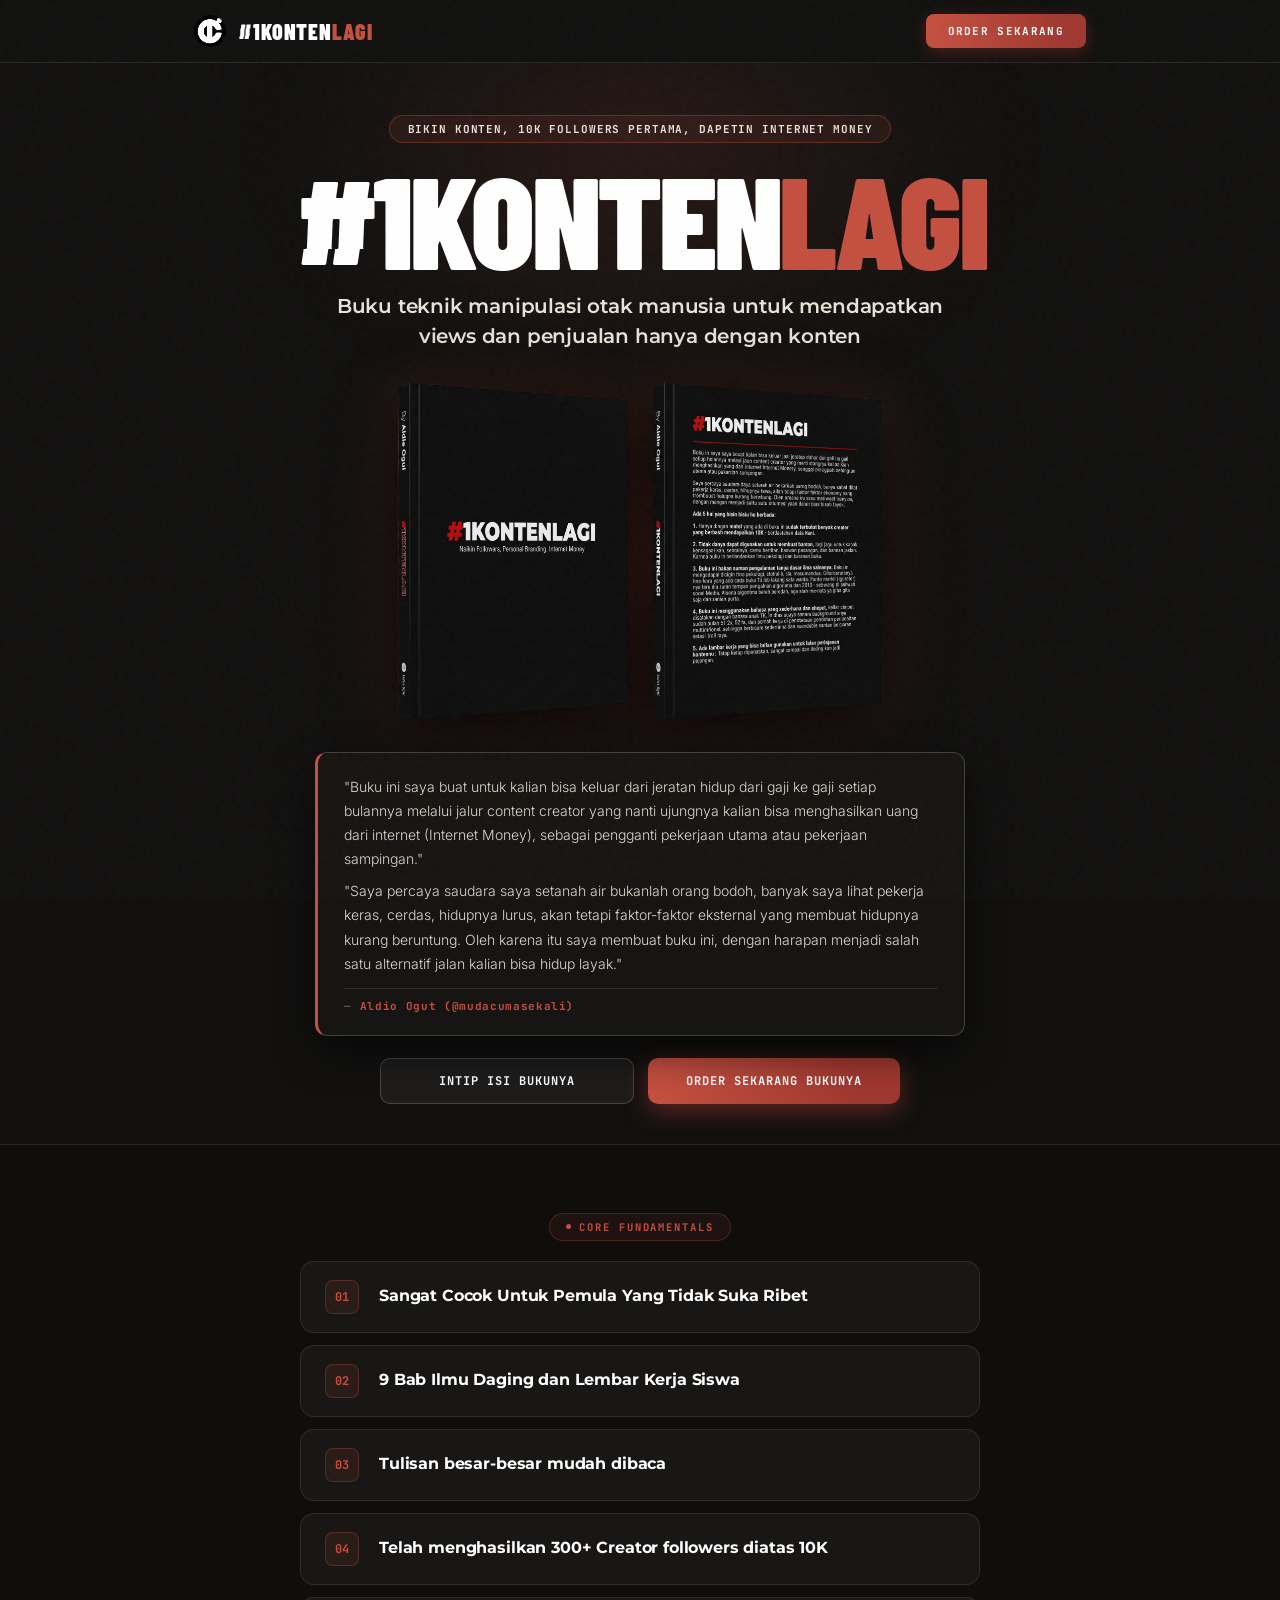
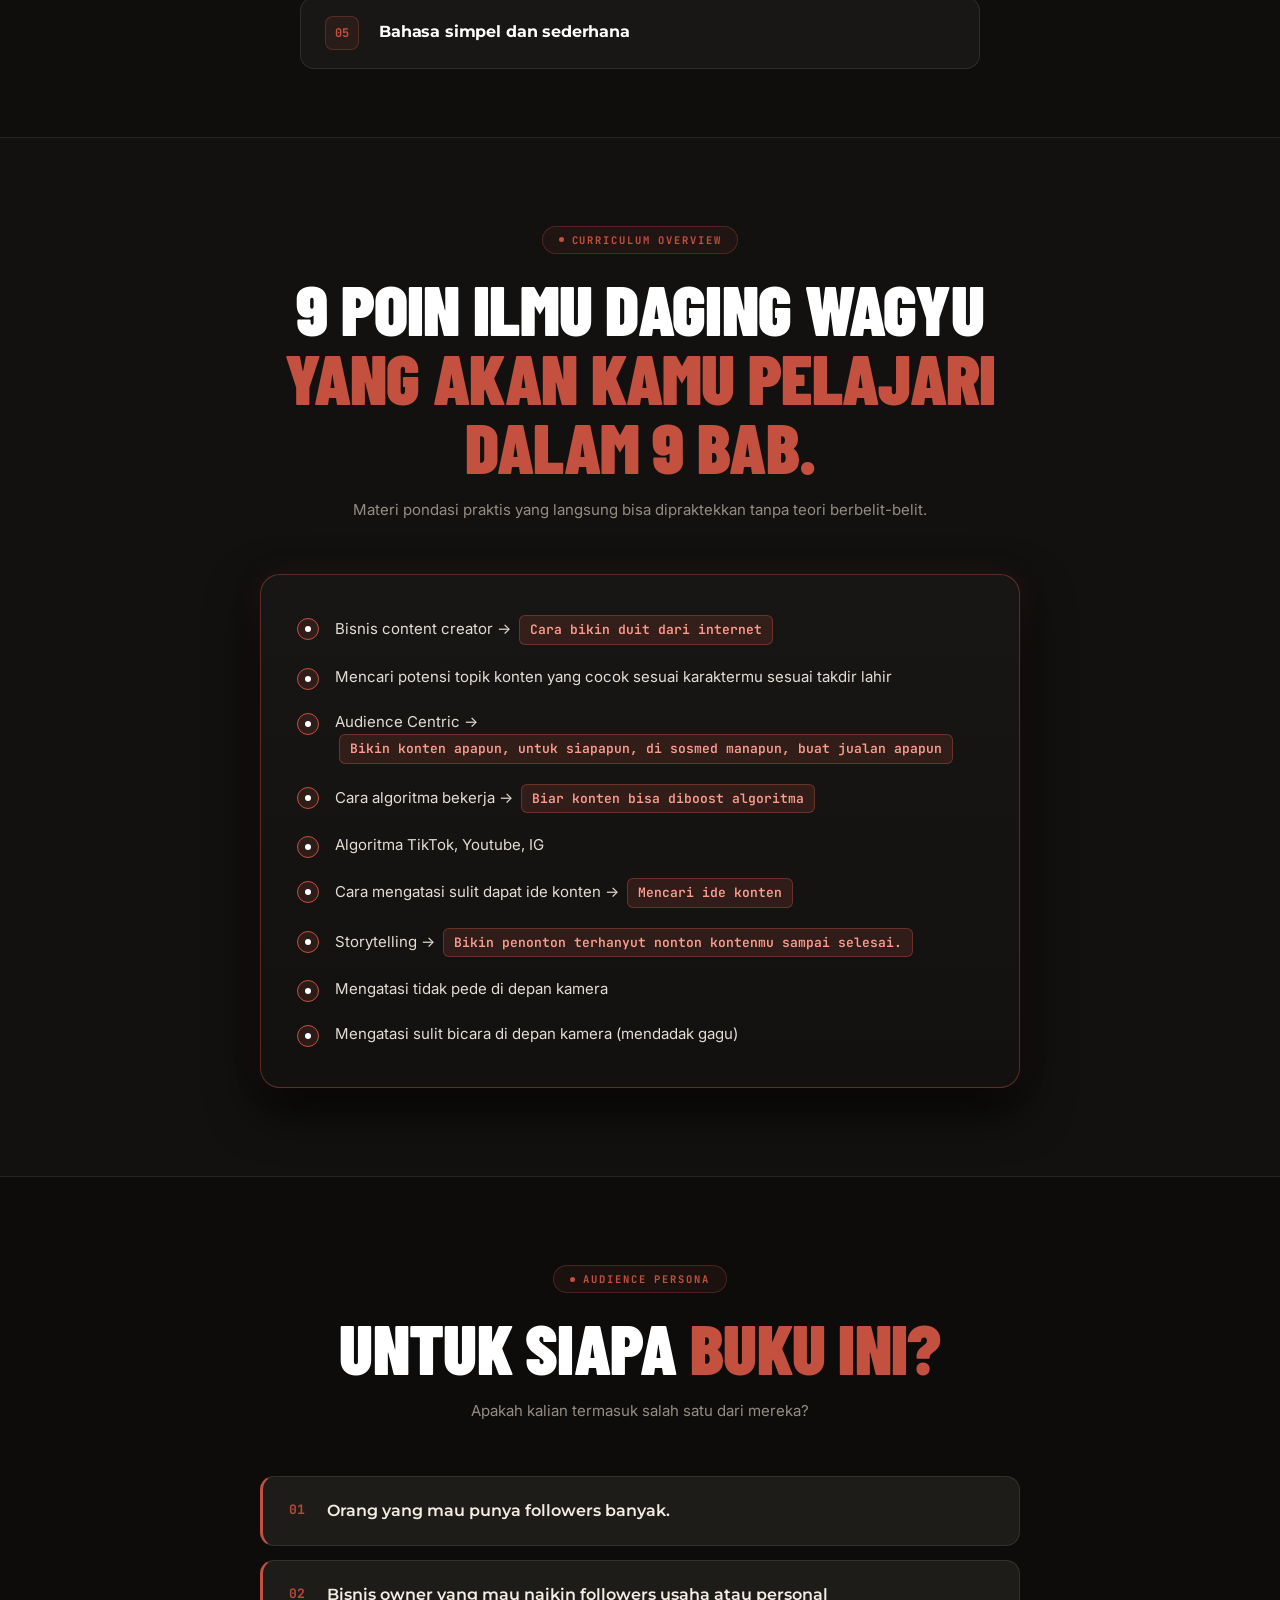
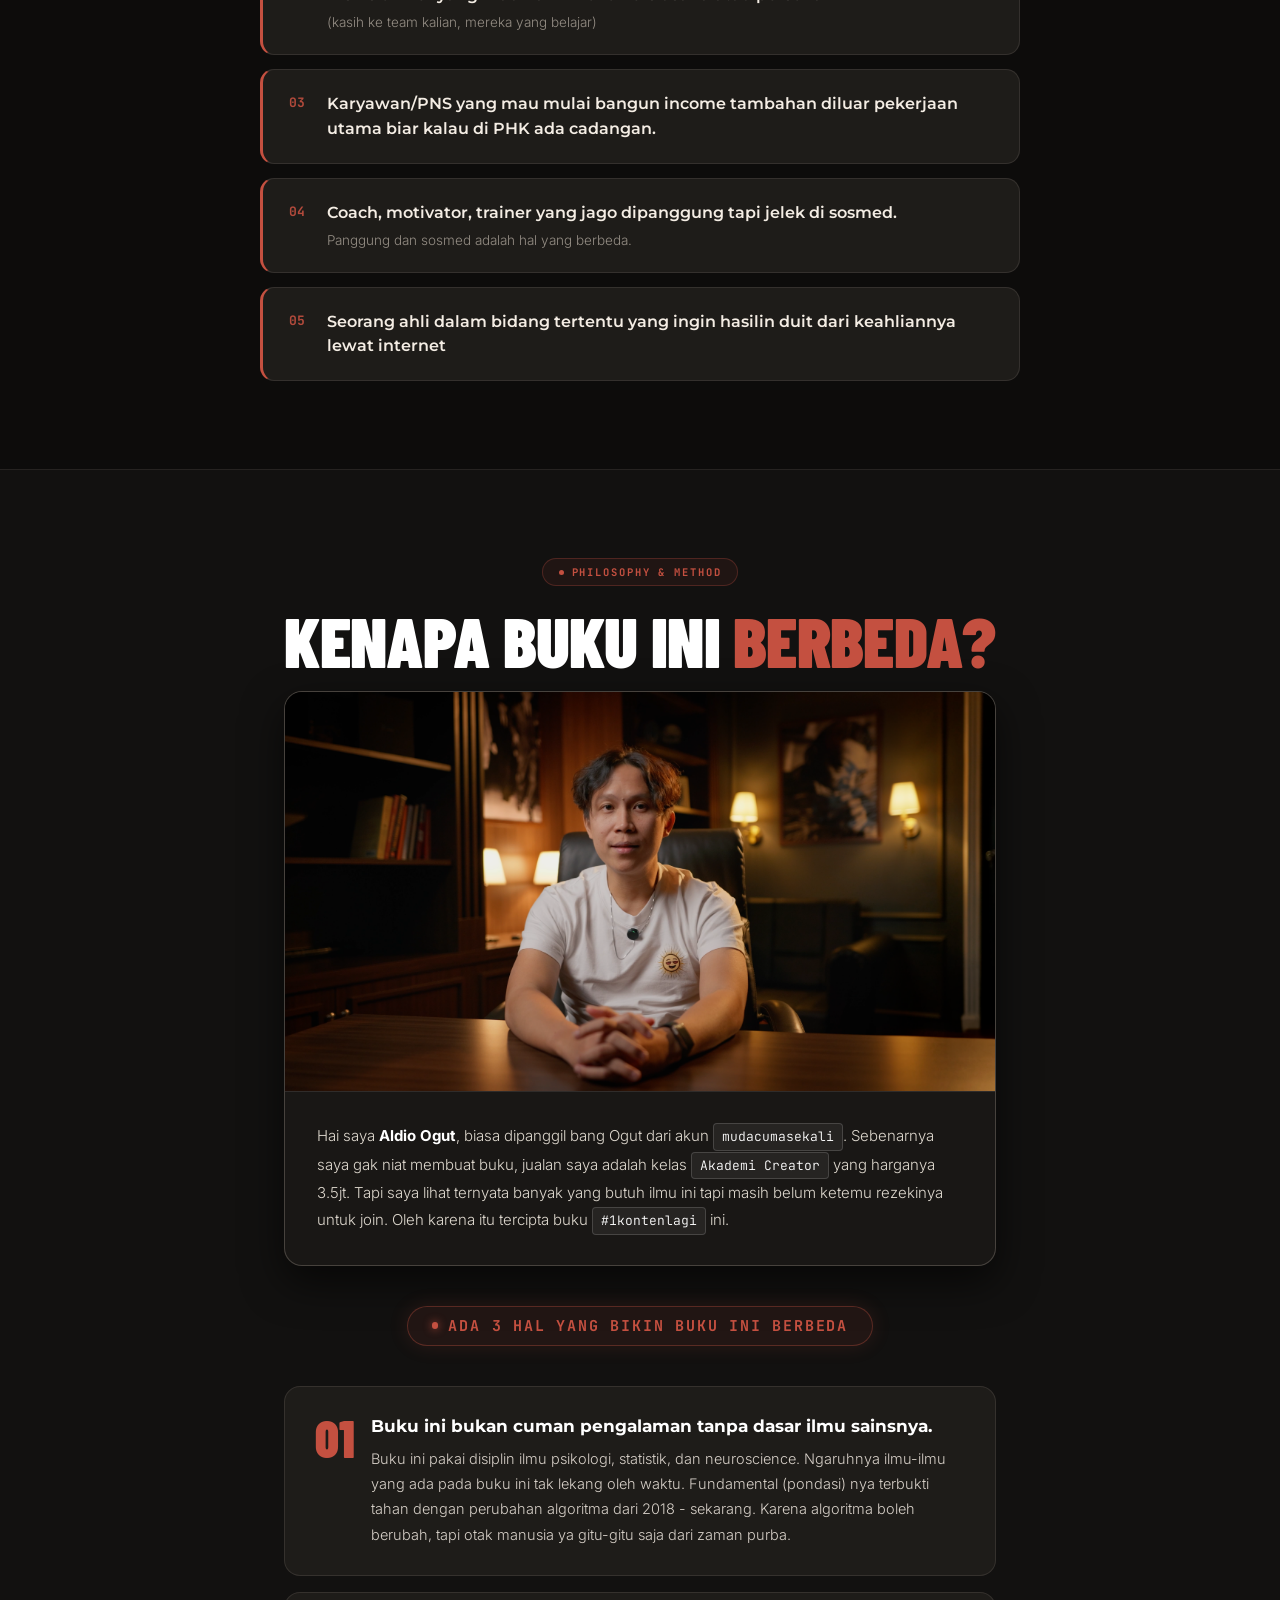
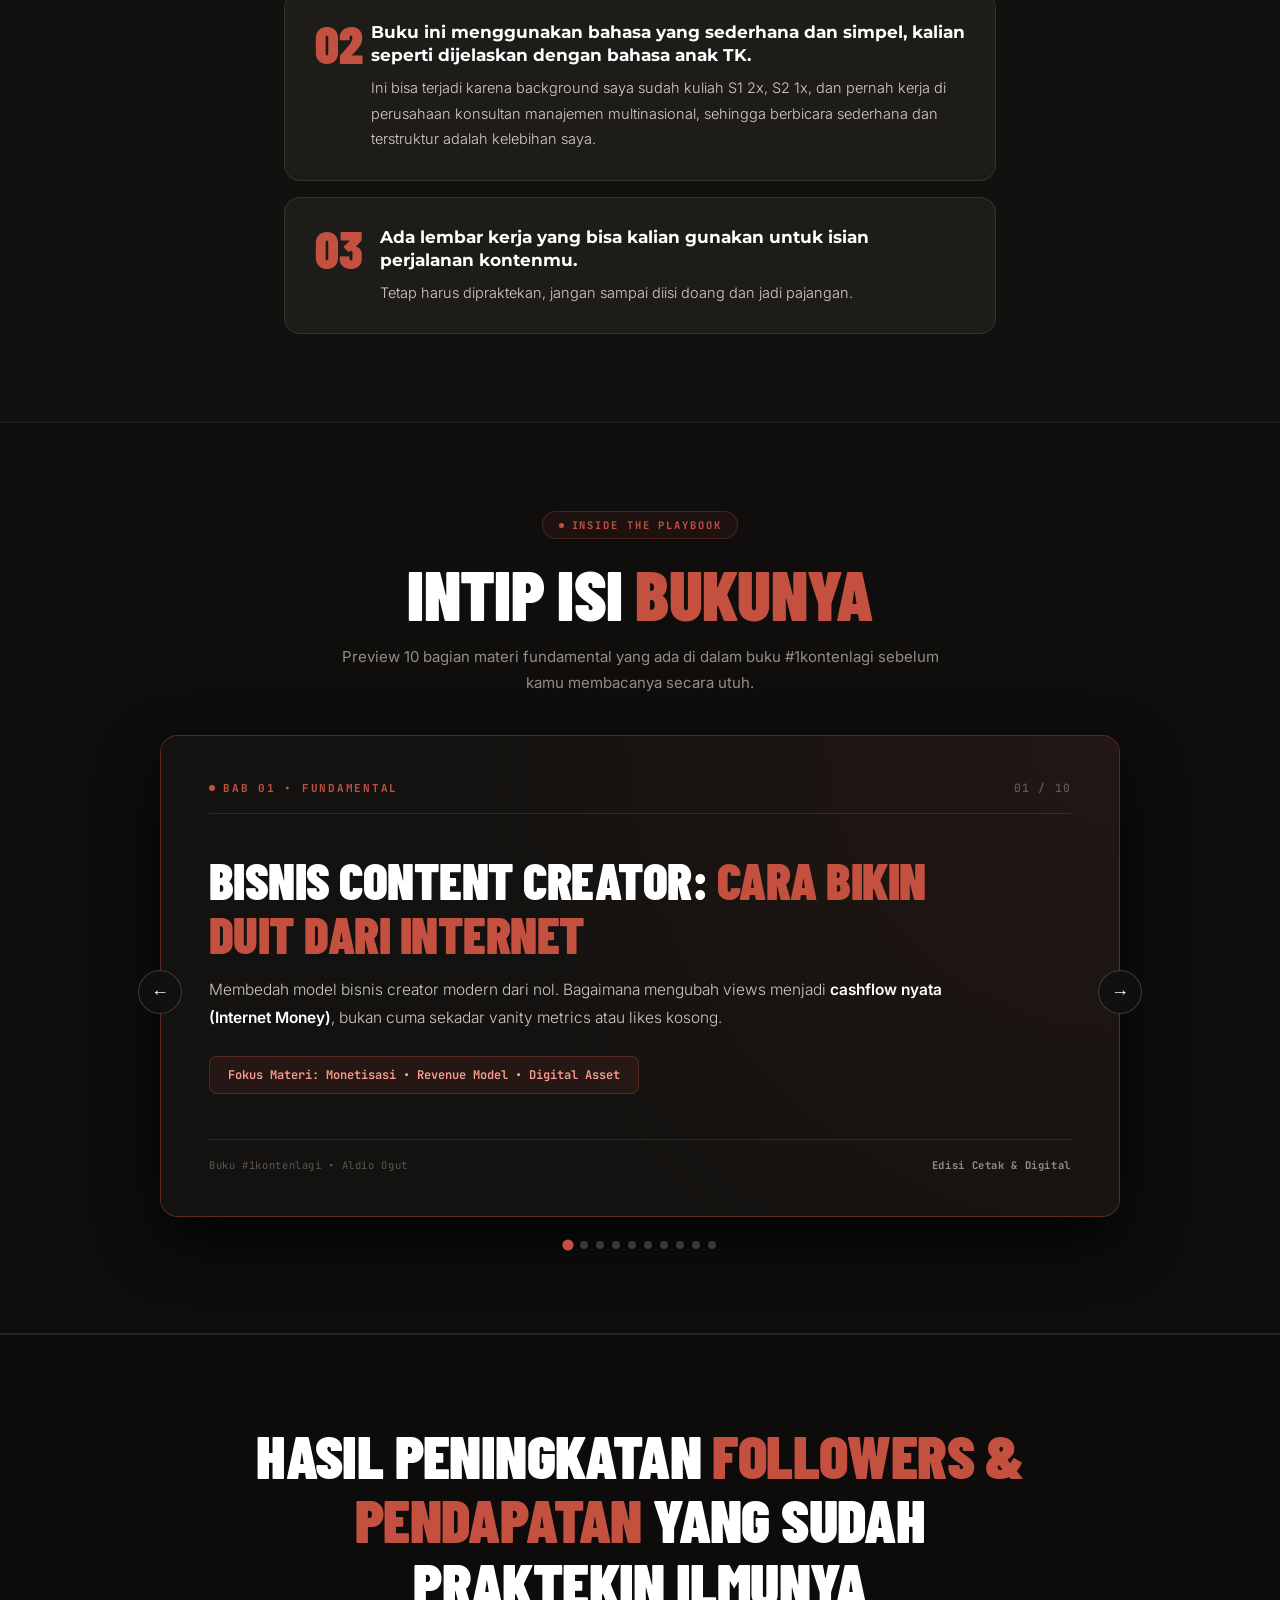
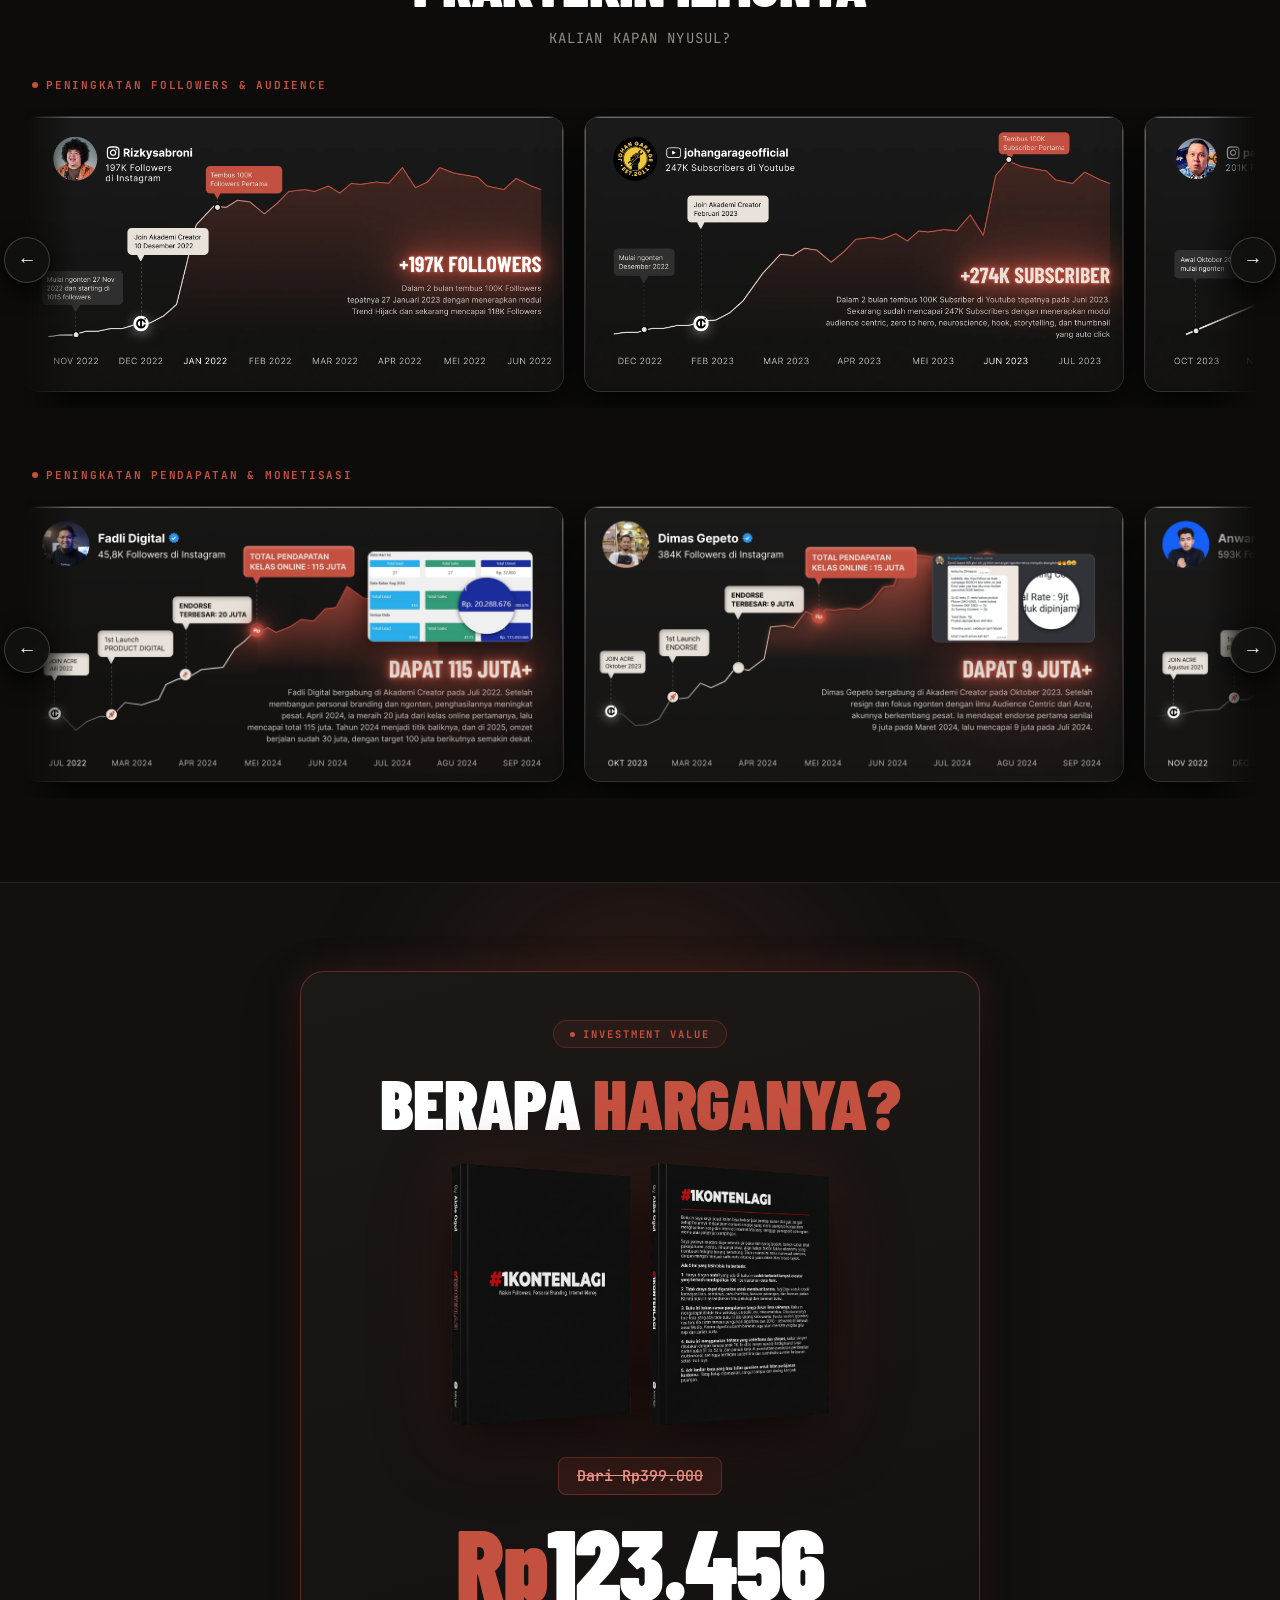
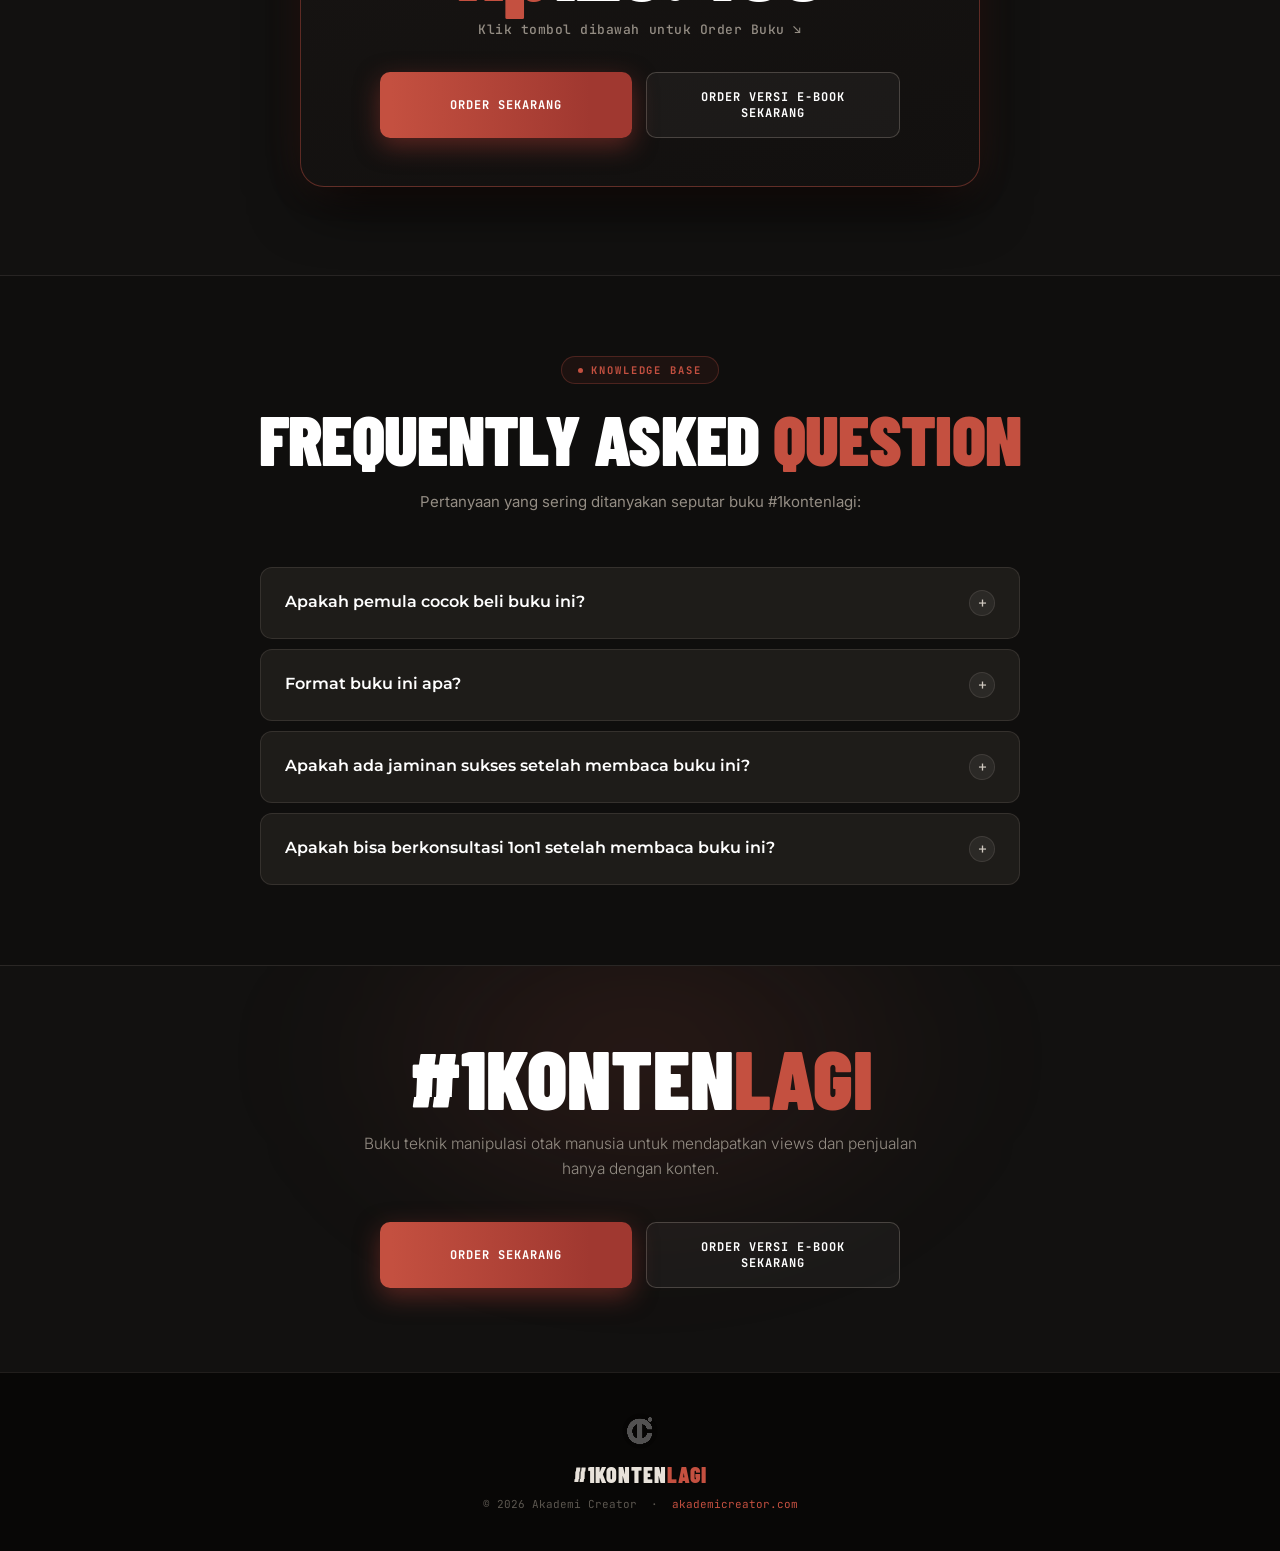
==== commit dfff4856: "feat: add localStorage real-time sync between admin and landing page" ====
--- a/index.html
+++ b/index.html
@@ -21,6 +21,13 @@
     /* Meta Pixel Base Initialization */
     (function() {
       var cfg = window.SITE_CONFIG && window.SITE_CONFIG.pixel;
+      try {
+        var local = localStorage.getItem('SITE_CONFIG_1KONTENLAGI');
+        if (local) {
+          var parsed = JSON.parse(local);
+          if (parsed && parsed.pixel) cfg = parsed.pixel;
+        }
+      } catch(e) {}
       if (cfg && cfg.metaPixelId && cfg.metaPixelId.trim() !== '') {
         !function(f,b,e,v,n,t,s)
         {if(f.fbq)return;n=f.fbq=function(){n.callMethod?
@@ -2208,6 +2215,16 @@
     /* ─── DYNAMIC PRICING, LINKS & META ADS PIXEL TRACKING ENGINE ─── */
     (function(){
       var cfg = window.SITE_CONFIG;
+      try {
+        var local = localStorage.getItem('SITE_CONFIG_1KONTENLAGI');
+        if (local) {
+          var parsed = JSON.parse(local);
+          if (parsed && parsed.pricing) {
+            cfg = parsed;
+            window.SITE_CONFIG = parsed;
+          }
+        }
+      } catch(e) {}
       if (!cfg) return;
 
       var p = cfg.pricing;
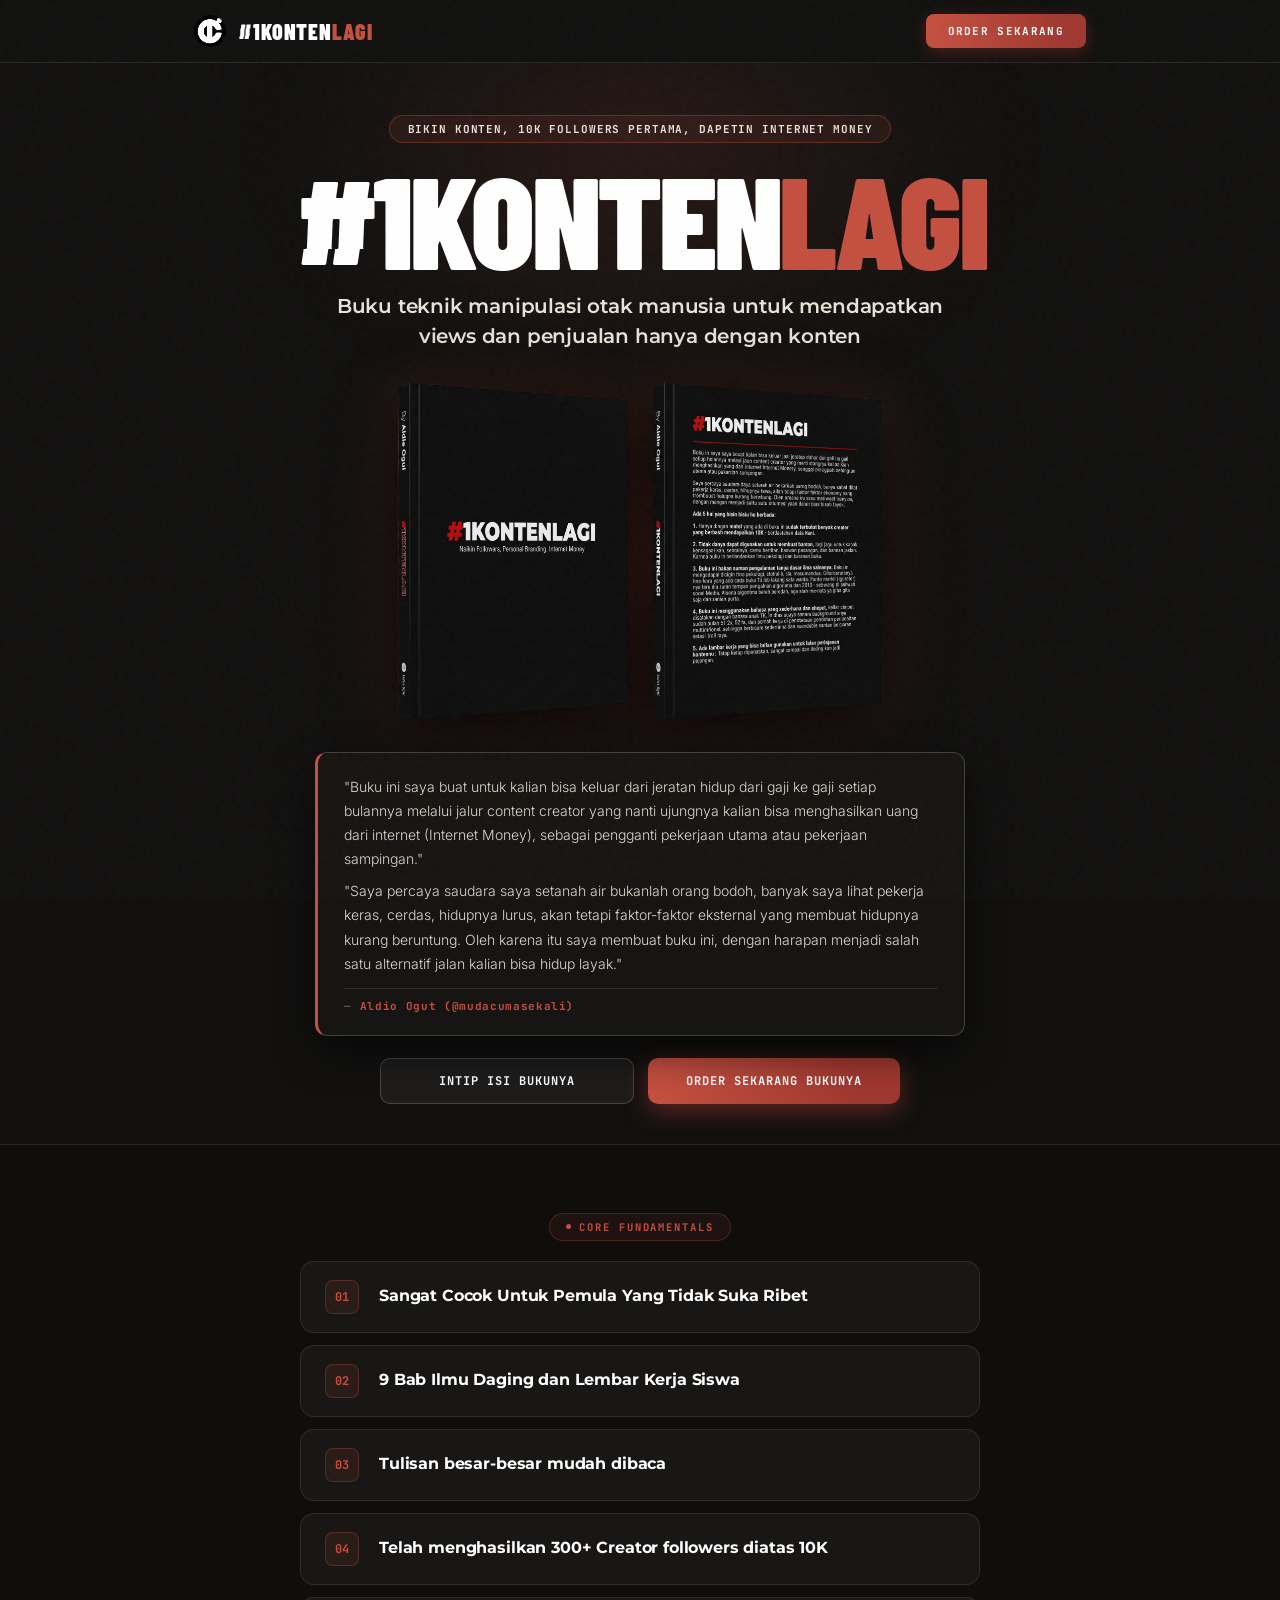
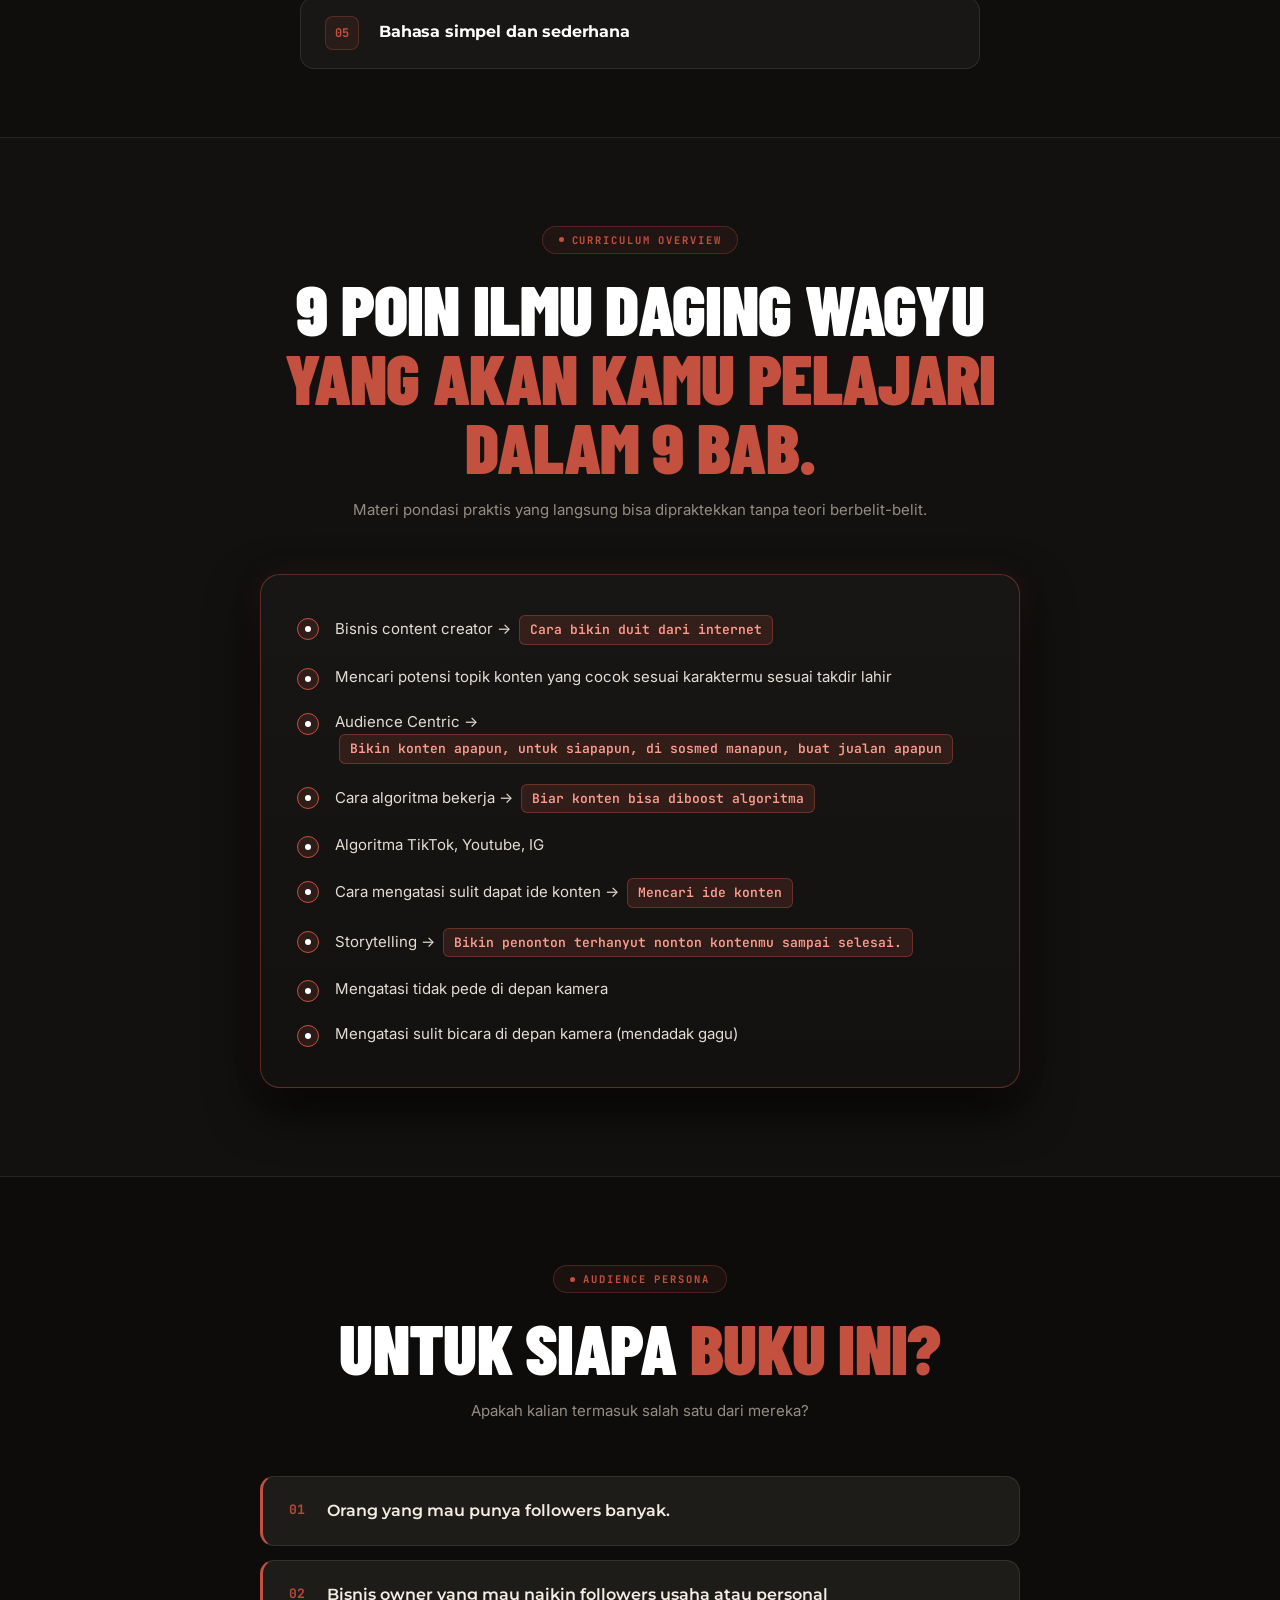
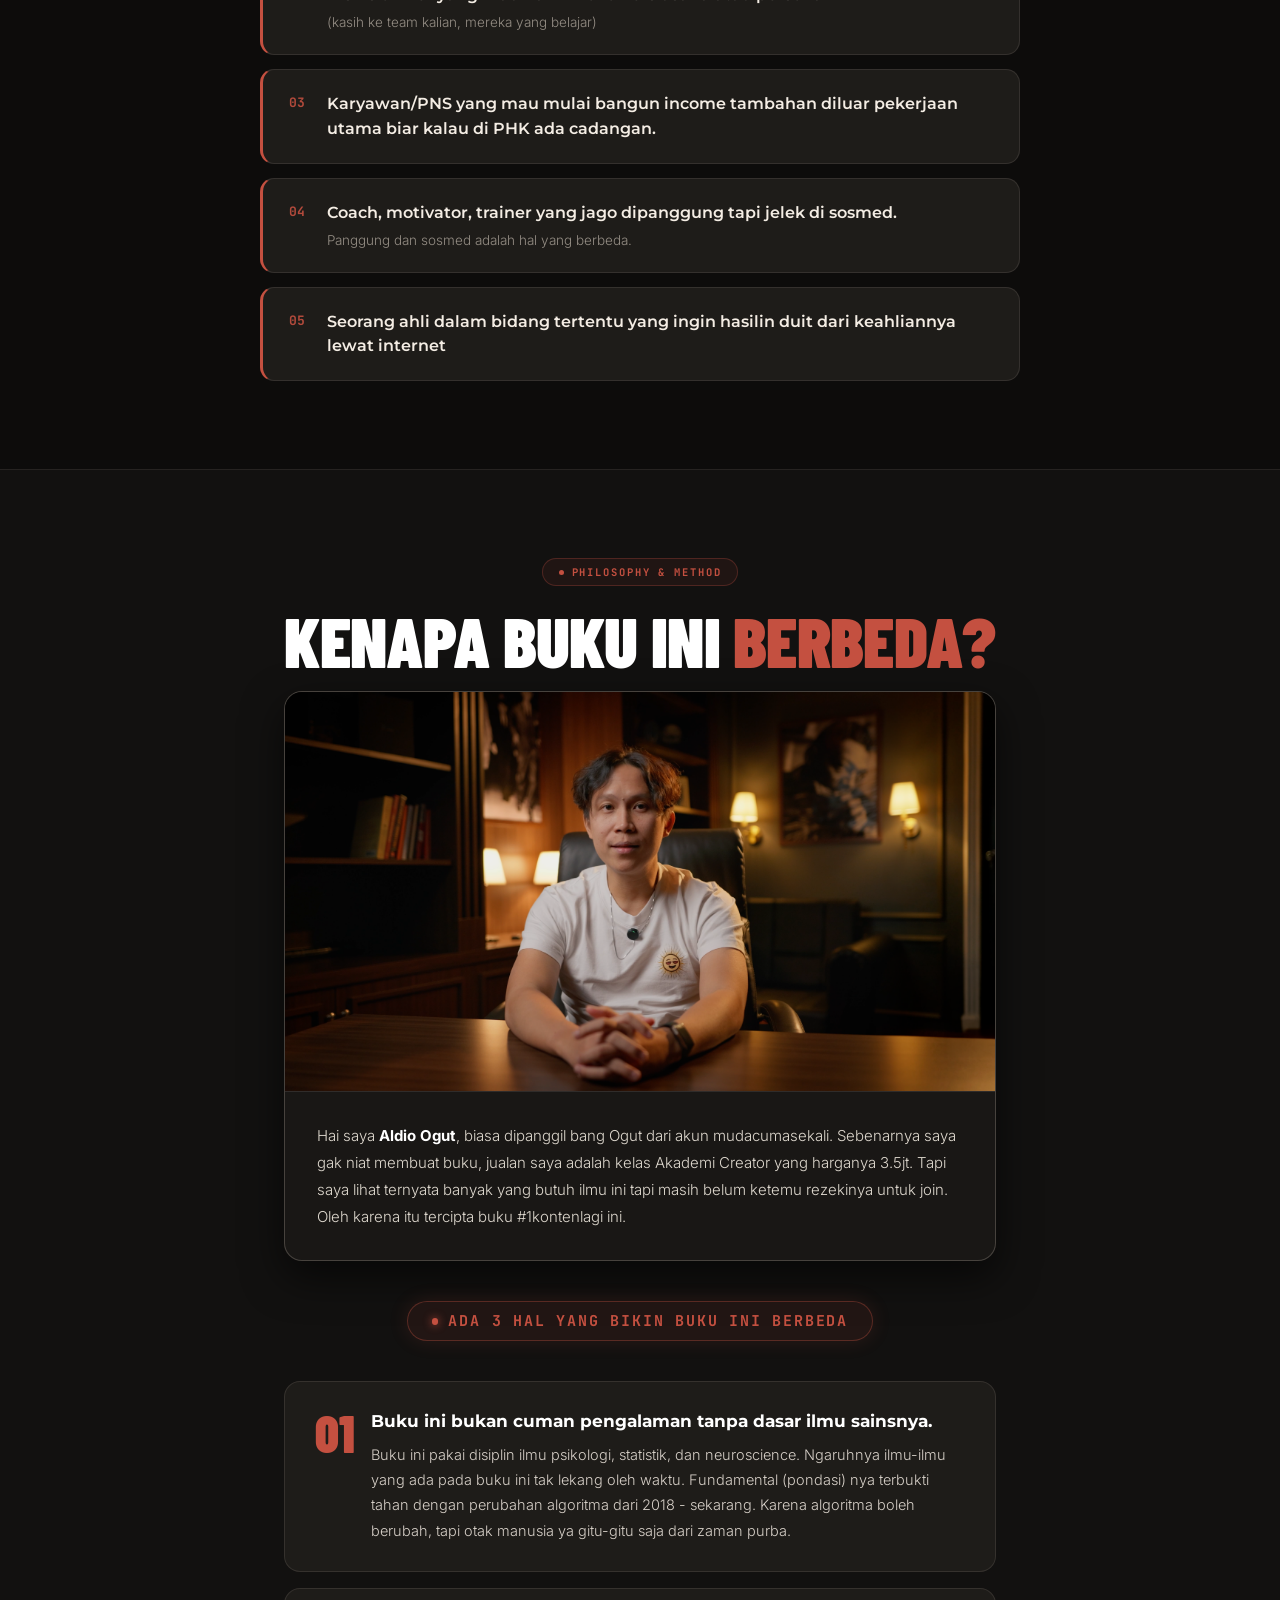
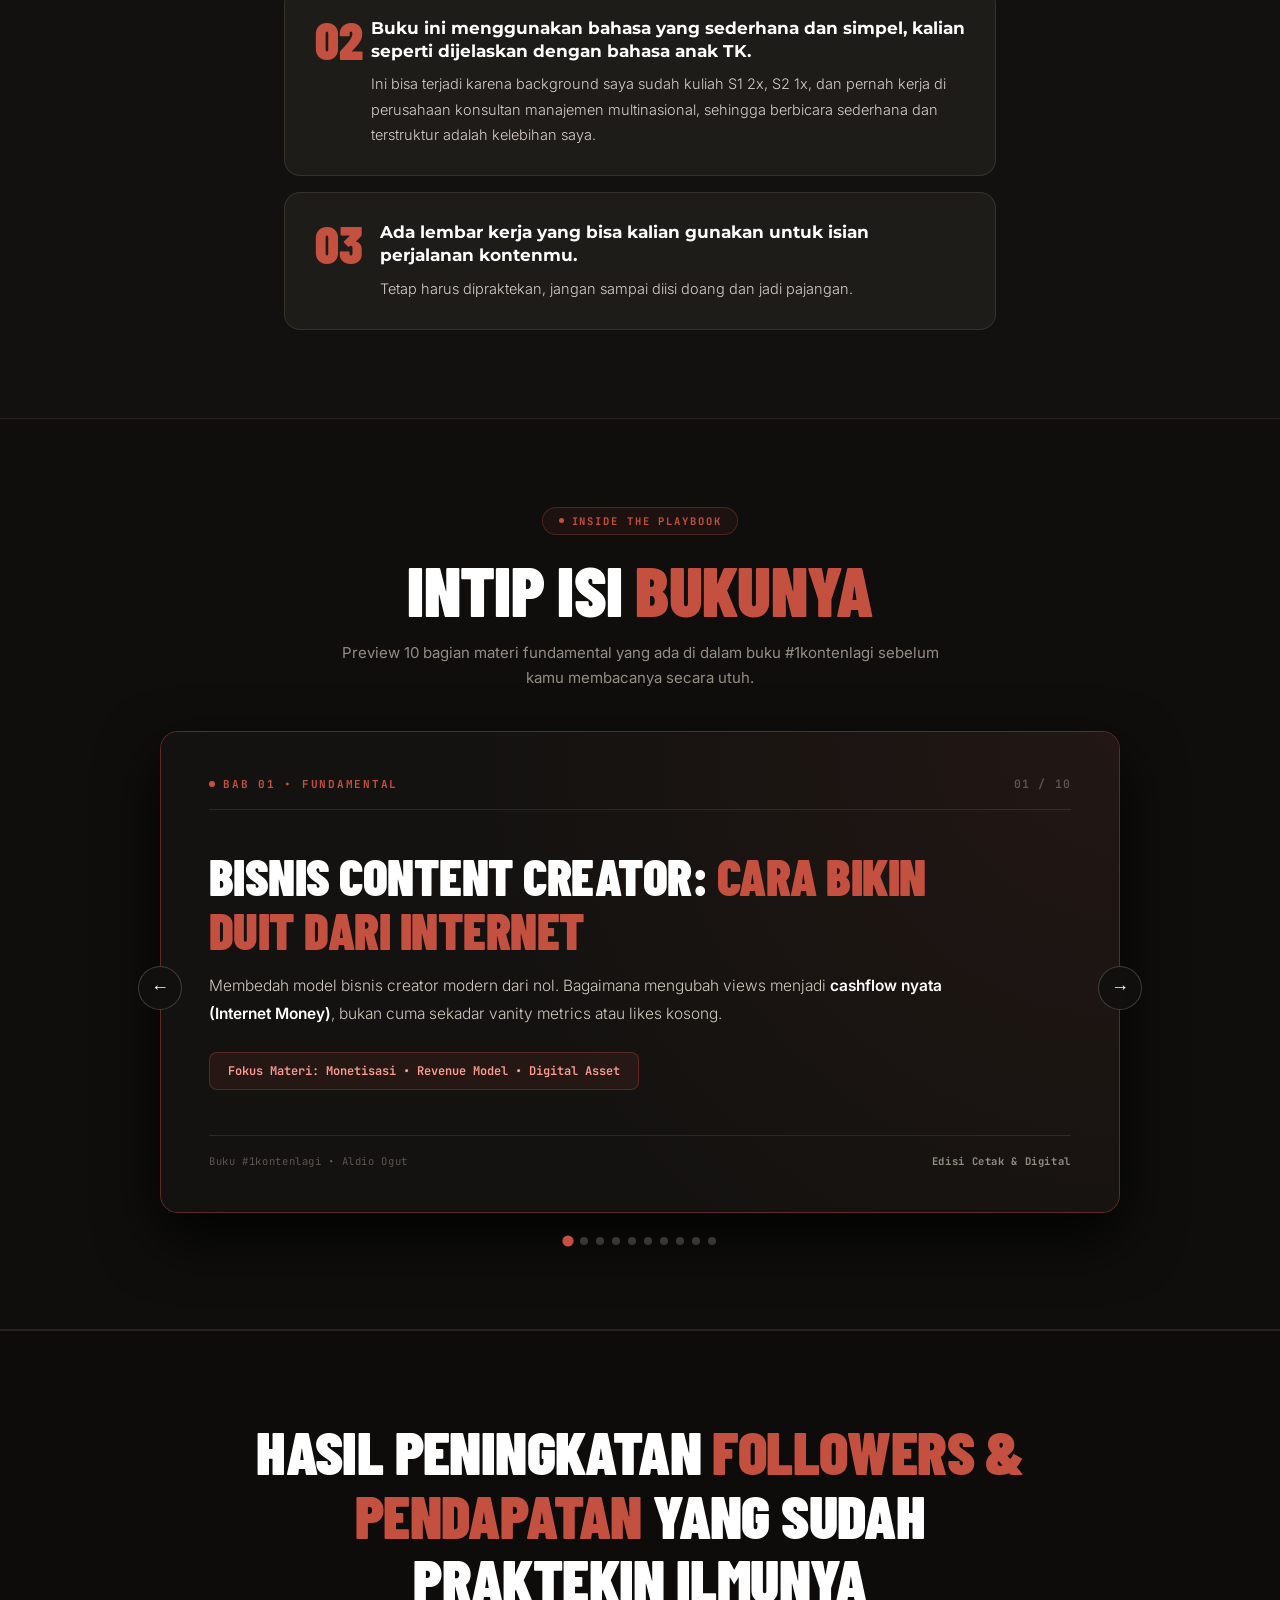
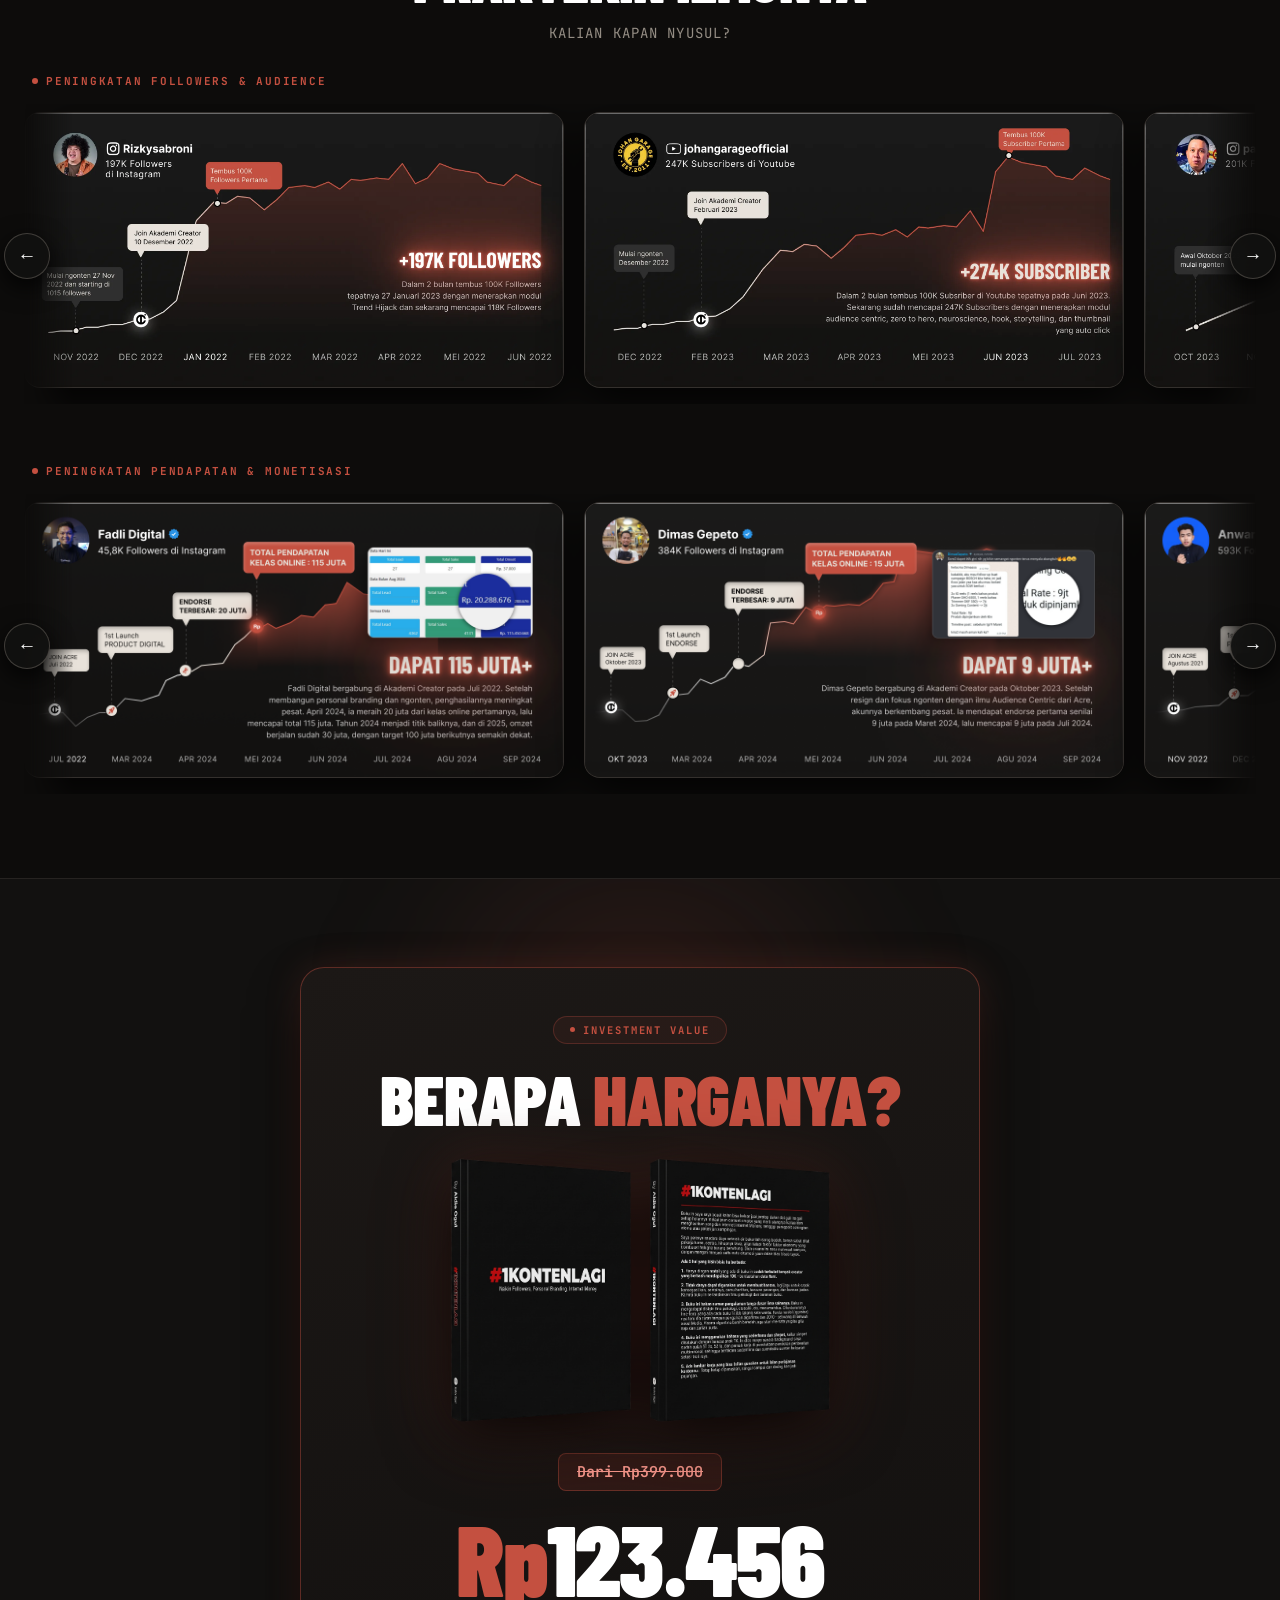
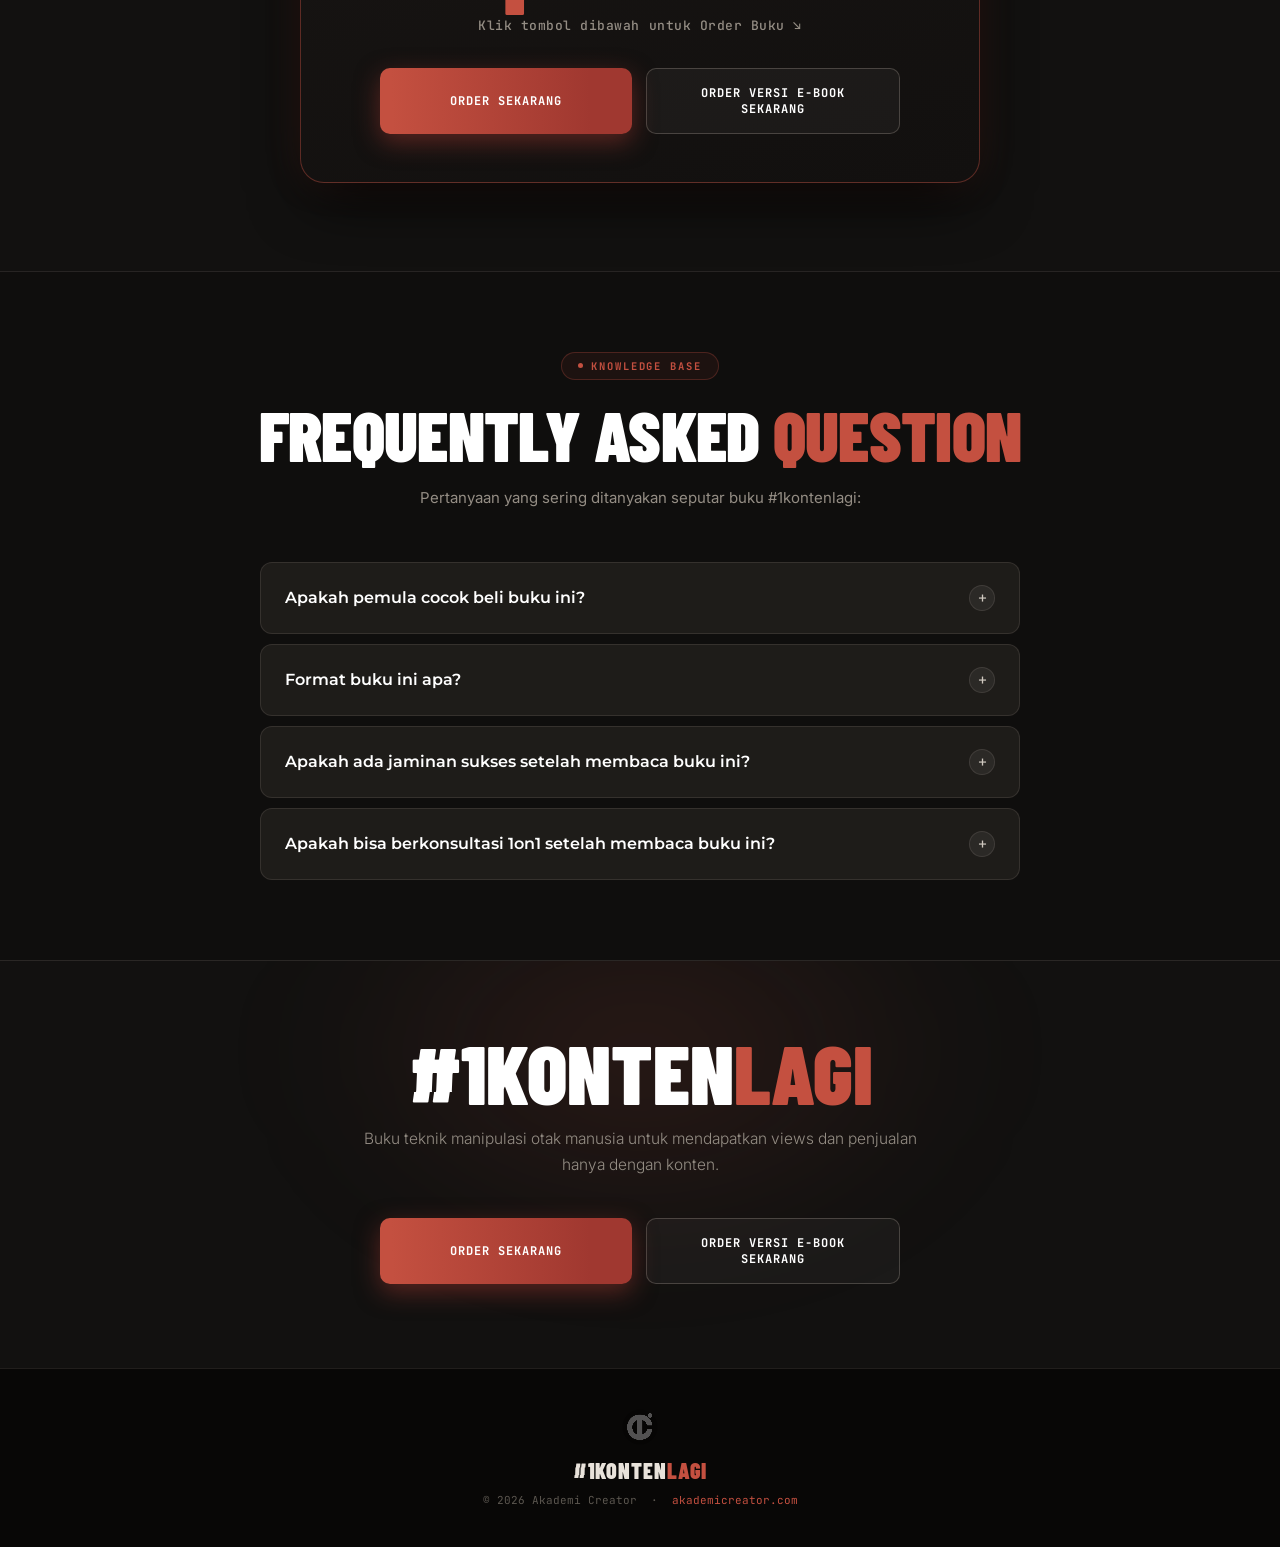
==== commit 165c7d21: "Remove hashtag highlight styling - diff-author-tag now plain text" ====
--- a/index.html
+++ b/index.html
@@ -464,11 +464,7 @@
     }
     .diff-author-story strong { color: #fff; font-weight: 700; }
     .diff-author-tag {
-      font-family: 'JetBrains Mono', monospace;
-      display: inline-block; font-size: 13px;
-      background: rgba(255,255,255,.06);
-      border: 1px solid rgba(255,255,255,.15);
-      padding: 1px 8px; border-radius: 4px; color: #fff;
+      color: inherit;
     }
     .diff-badge-highlight {
       display: inline-flex; align-items: center; gap: 10px;
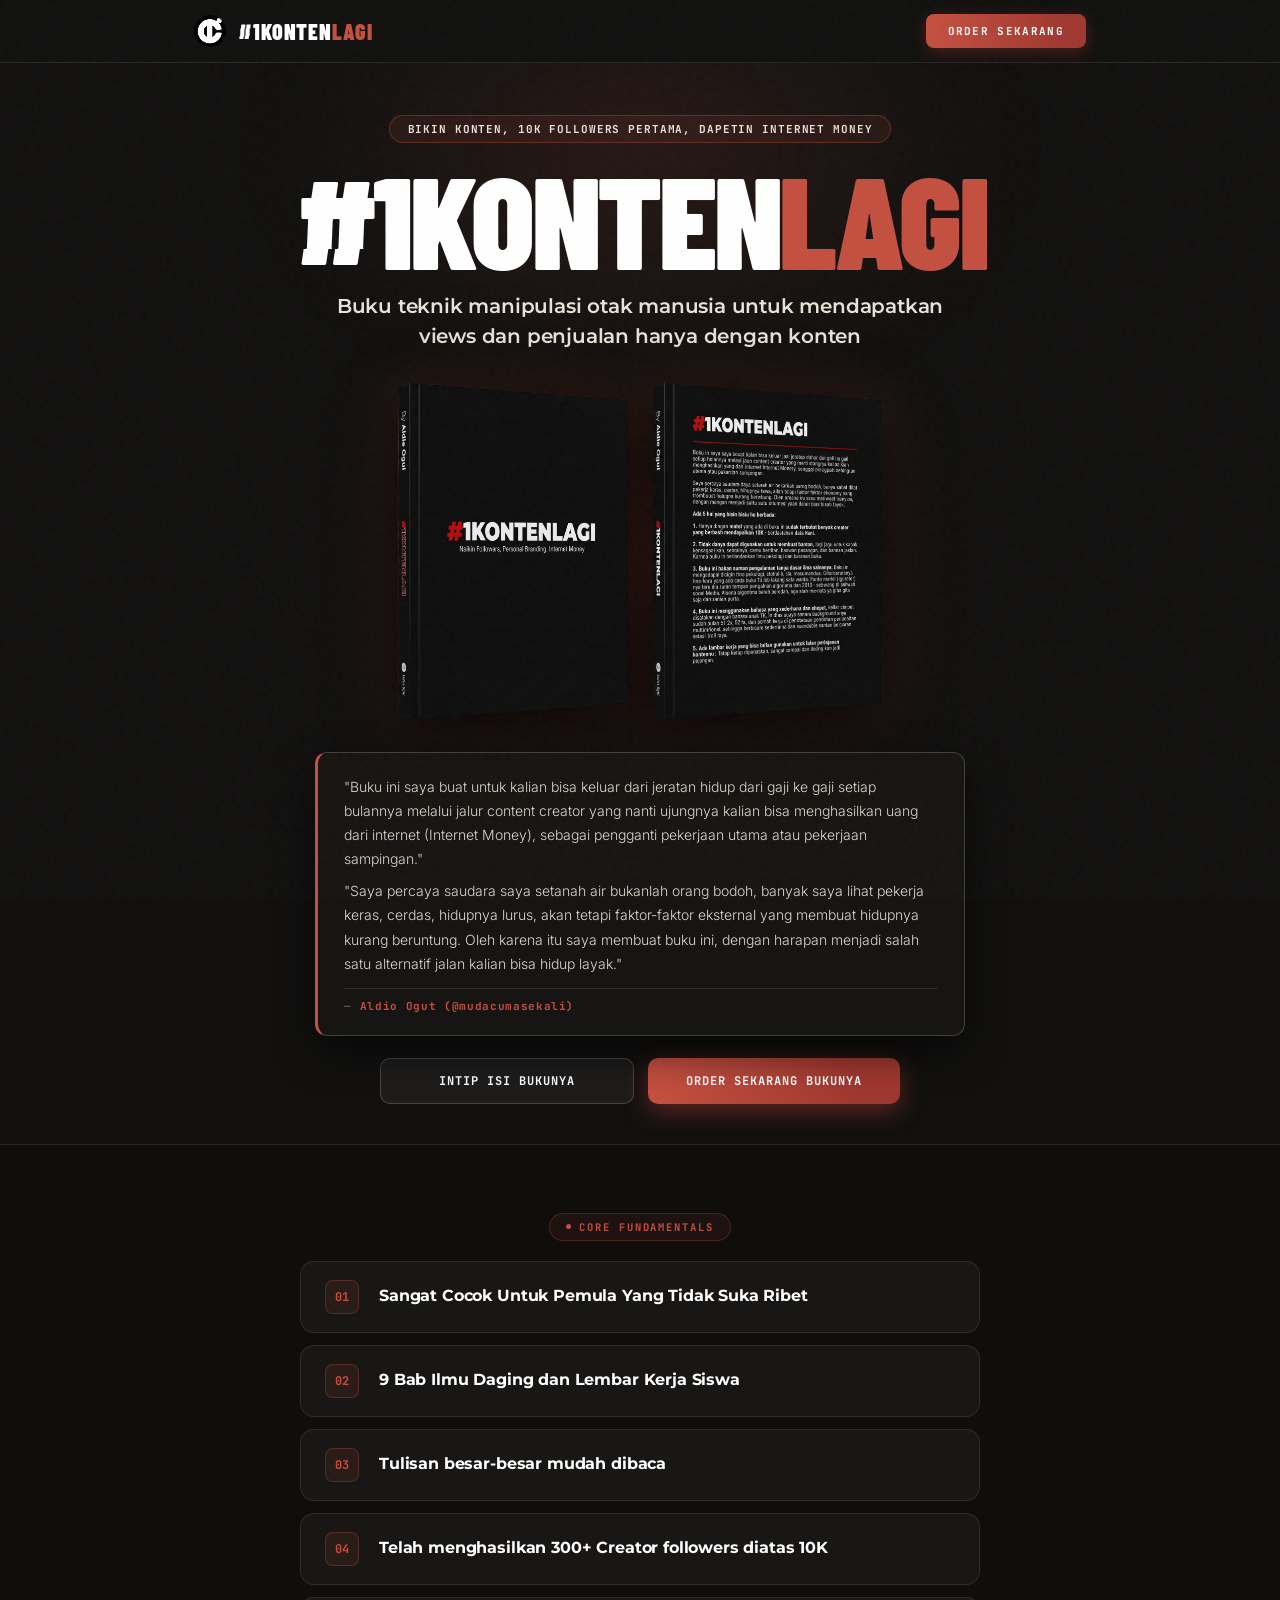
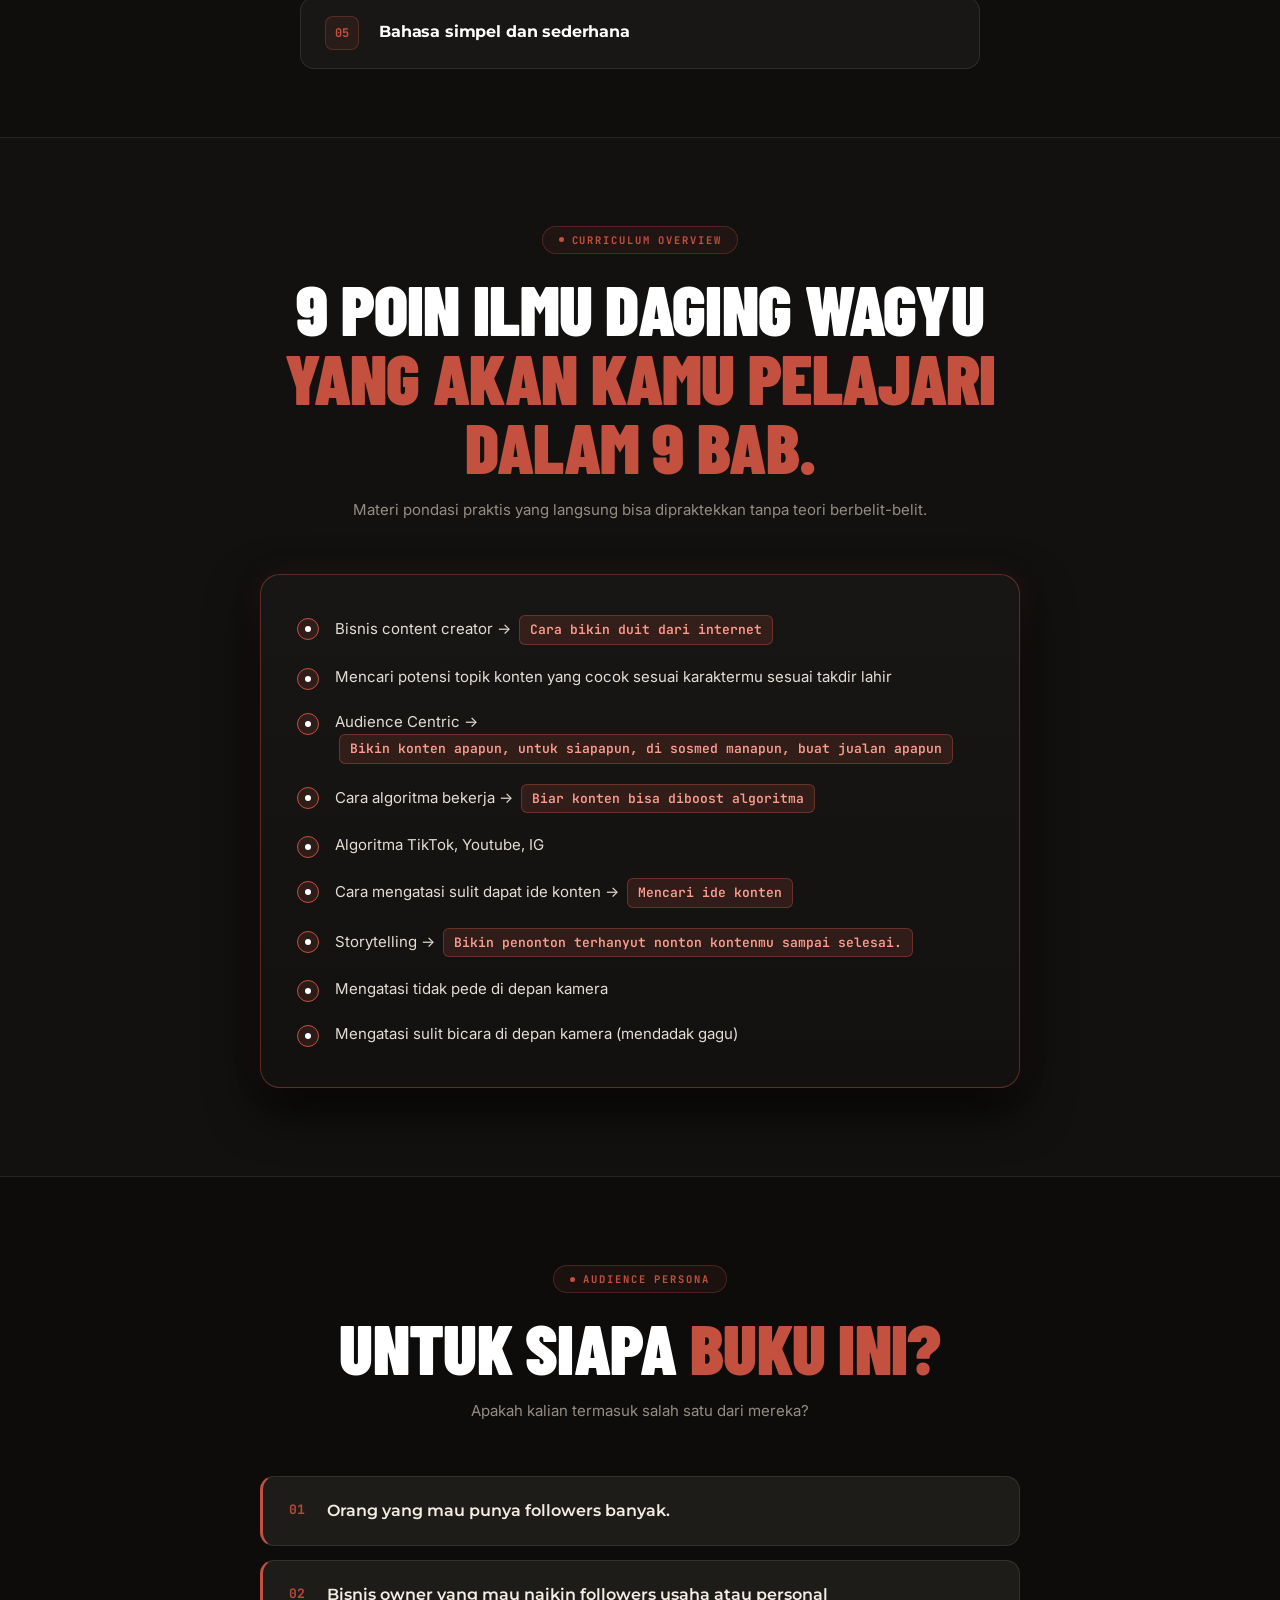
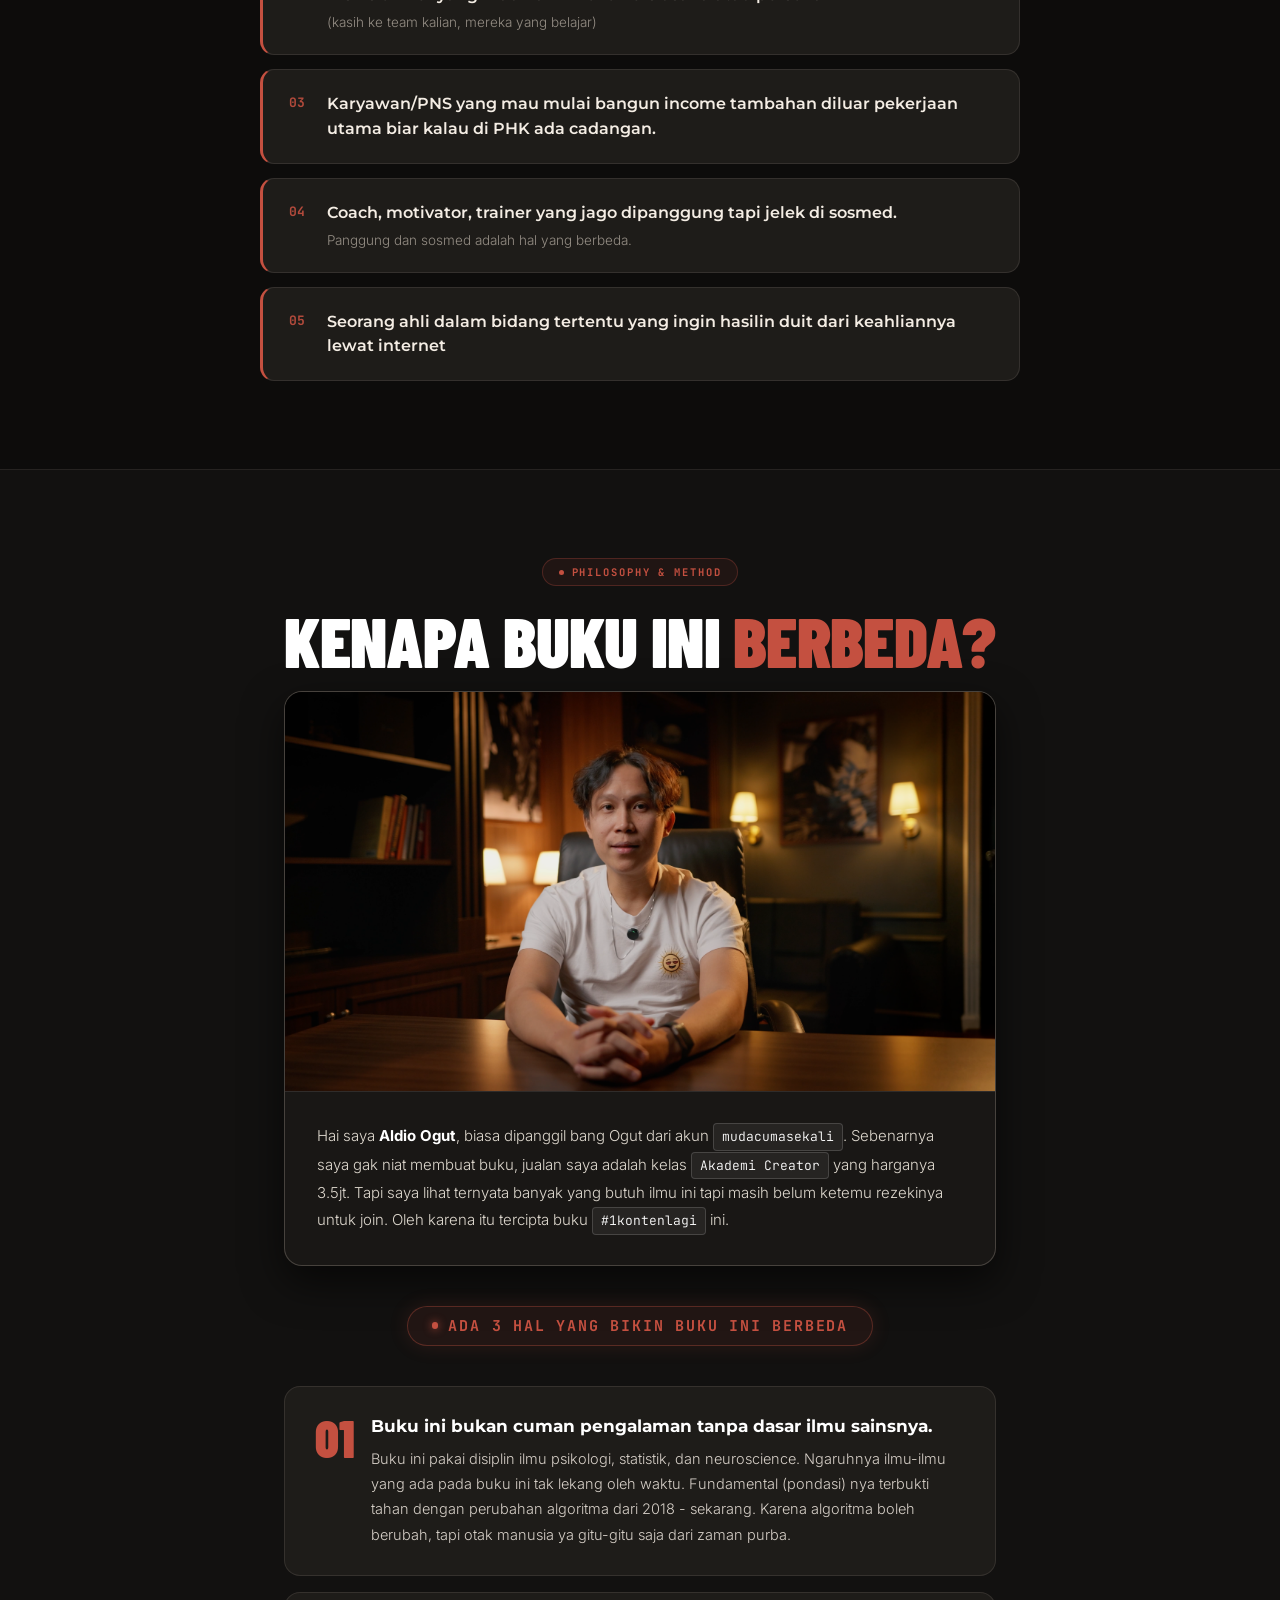
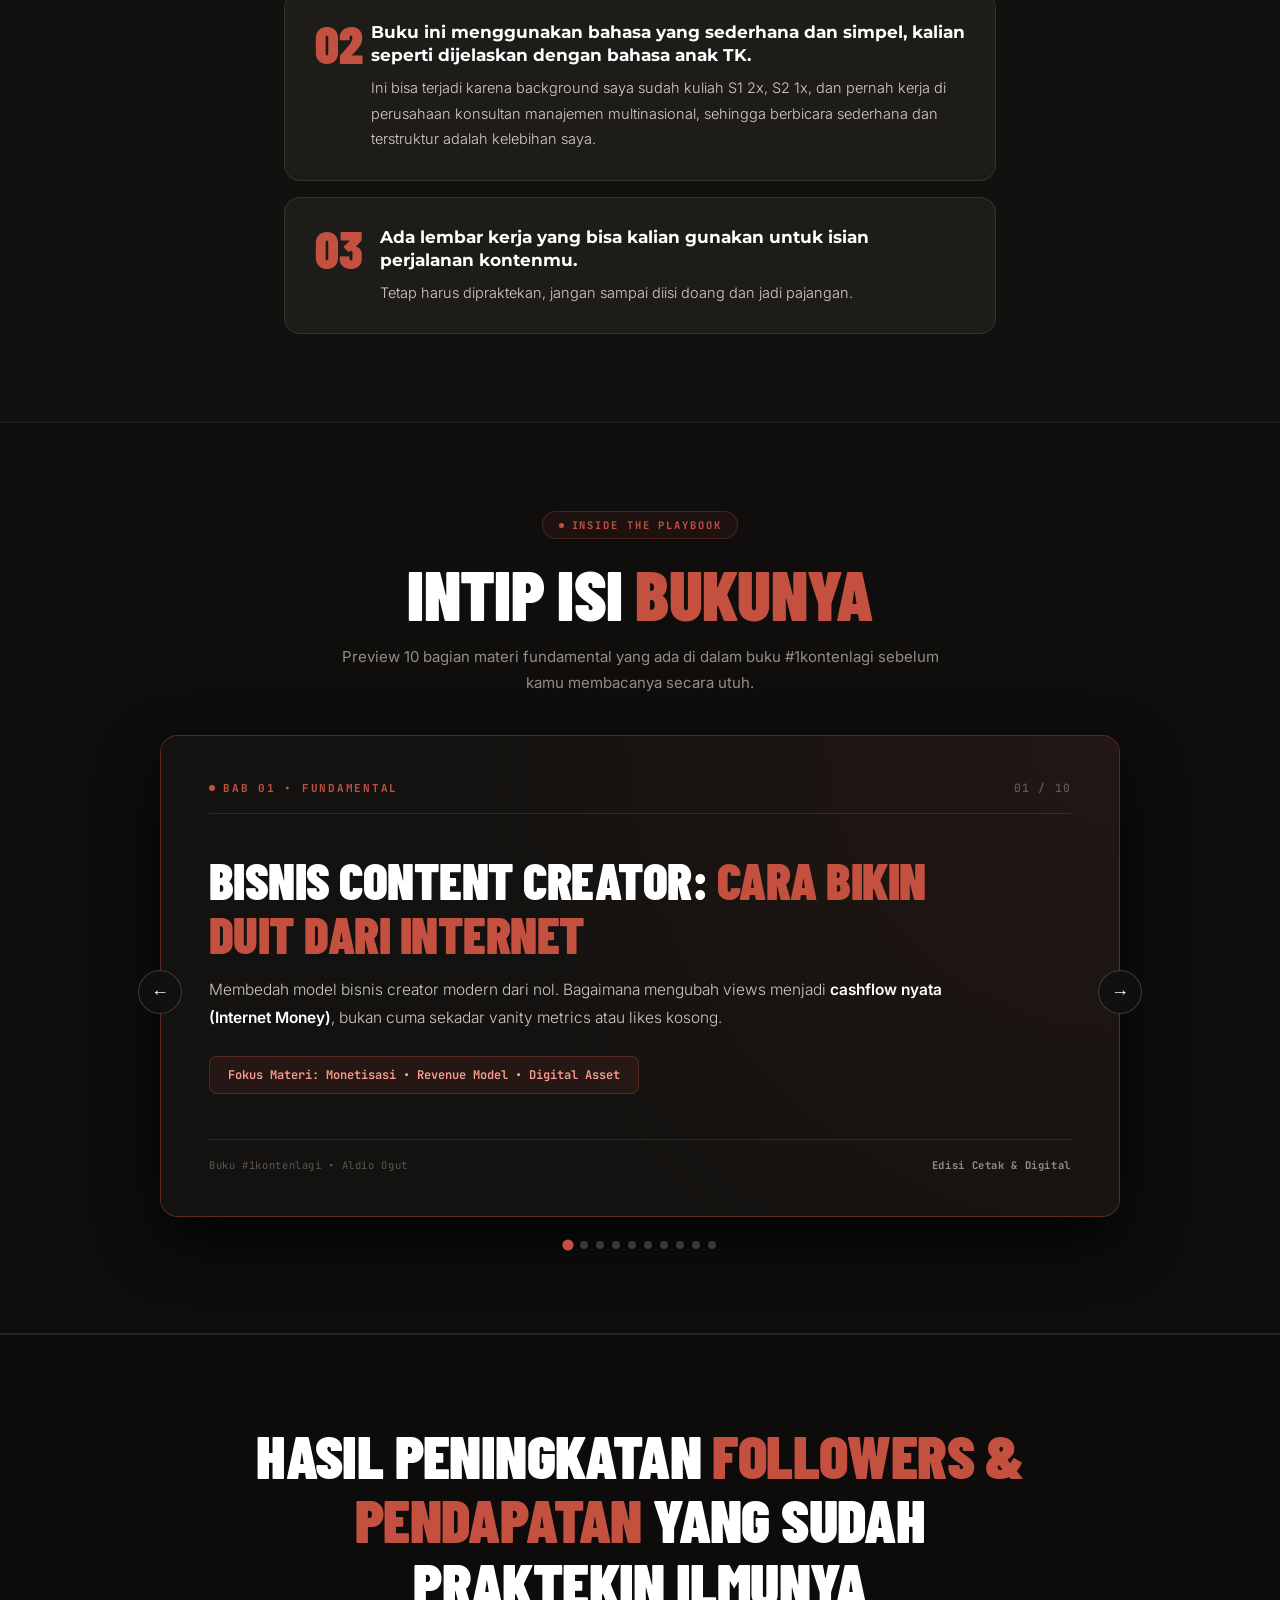
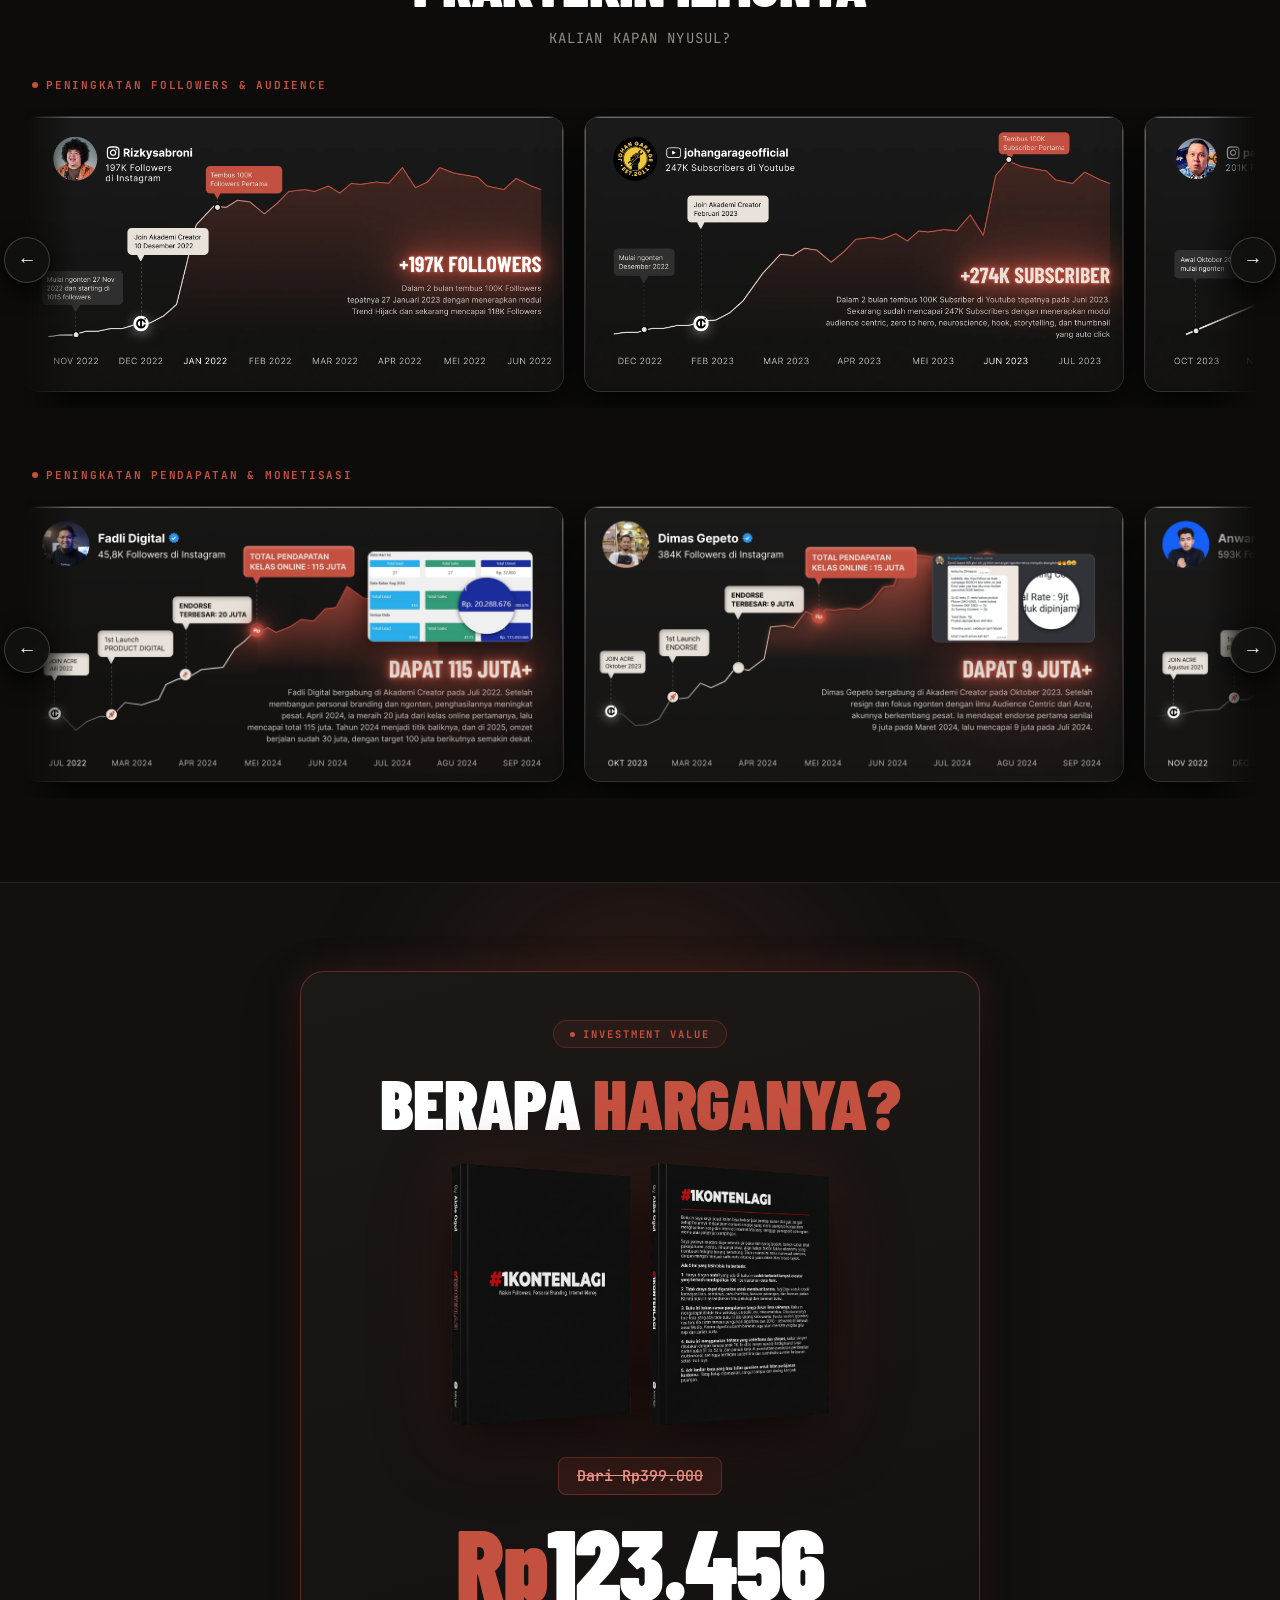
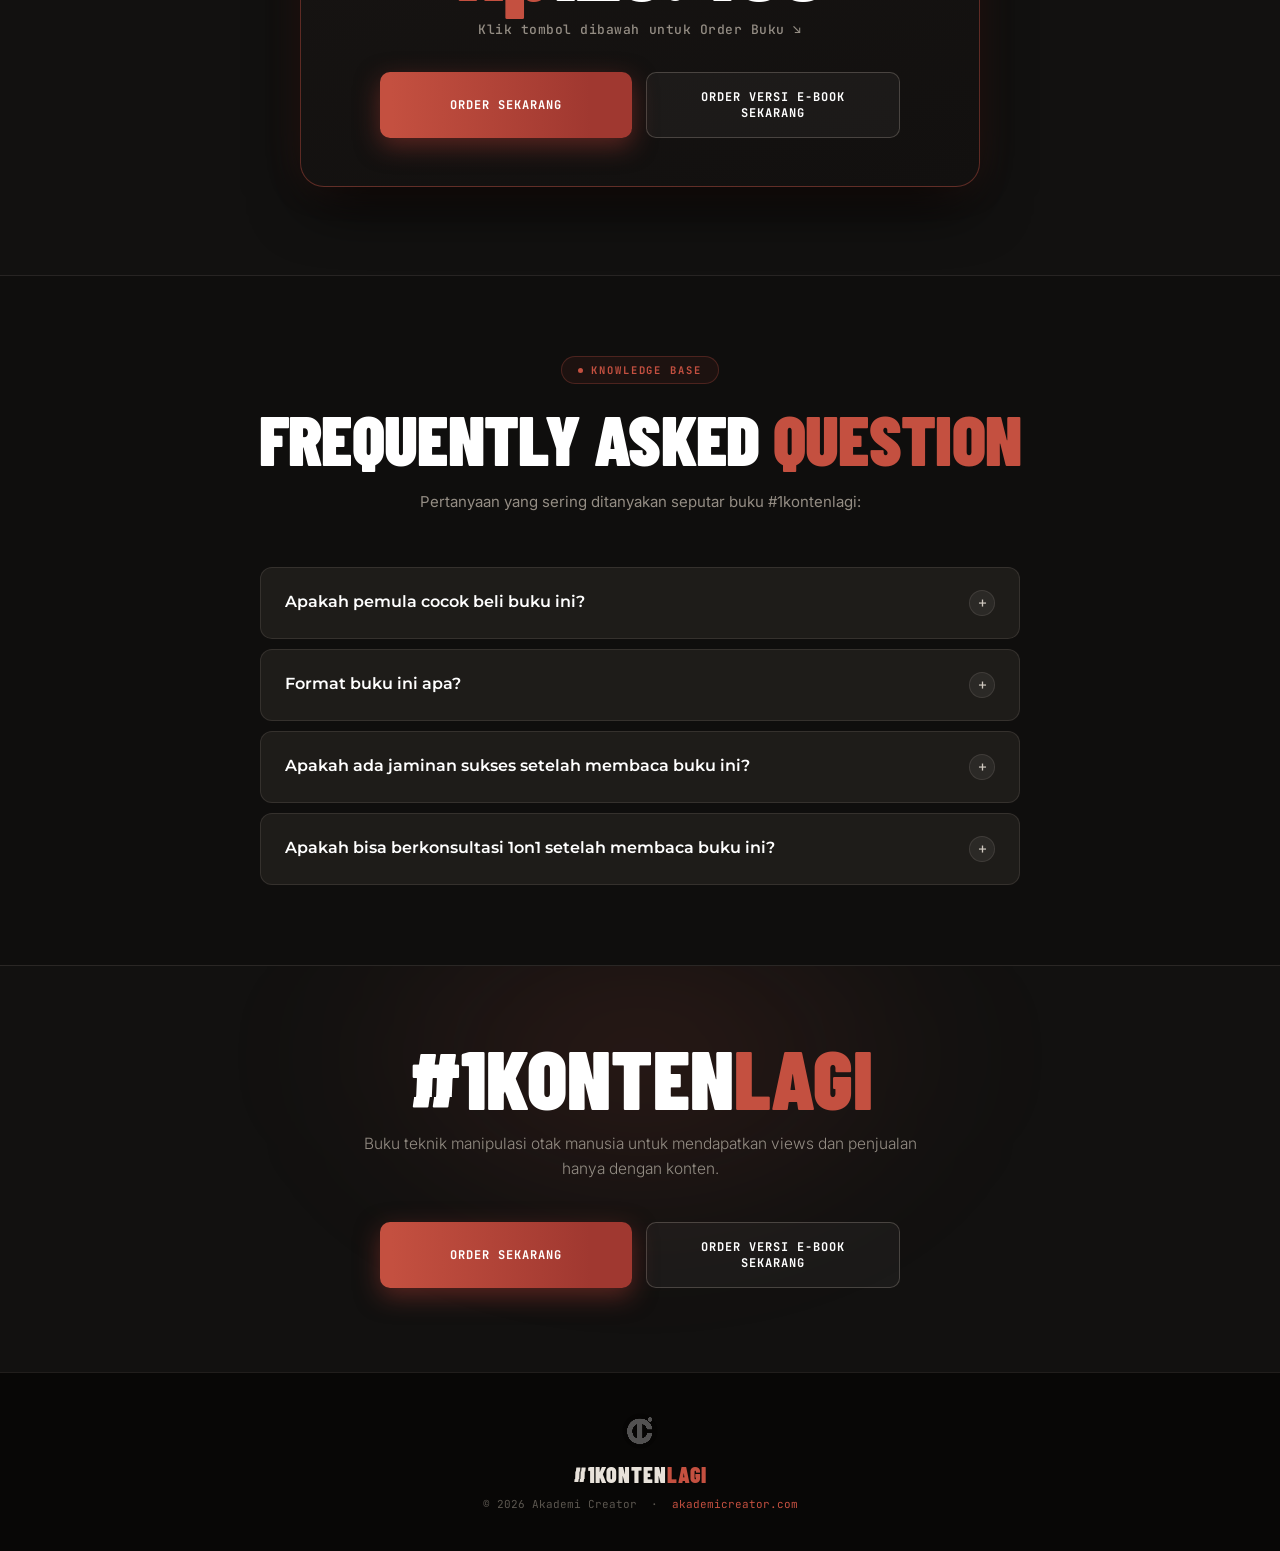
==== commit 2b5f4556: "Revert tag styling + prevent URL hash on anchor clicks" ====
--- a/index.html
+++ b/index.html
@@ -464,7 +464,11 @@
     }
     .diff-author-story strong { color: #fff; font-weight: 700; }
     .diff-author-tag {
-      color: inherit;
+      font-family: 'JetBrains Mono', monospace;
+      display: inline-block; font-size: 13px;
+      background: rgba(255,255,255,.06);
+      border: 1px solid rgba(255,255,255,.15);
+      padding: 1px 8px; border-radius: 4px; color: #fff;
     }
     .diff-badge-highlight {
       display: inline-flex; align-items: center; gap: 10px;
@@ -2277,5 +2281,22 @@
     })();
   </script>
 
+
+  <!-- Prevent URL hash from showing in address bar when clicking anchor links -->
+  <script>
+    document.addEventListener('DOMContentLoaded', function() {
+      document.querySelectorAll('a[href^="#"]').forEach(function(link) {
+        link.addEventListener('click', function(e) {
+          e.preventDefault();
+          var targetId = this.getAttribute('href').slice(1);
+          var target = document.getElementById(targetId);
+          if (target) {
+            target.scrollIntoView({ behavior: 'smooth', block: 'start' });
+          }
+        });
+      });
+    });
+  </script>
+
 </body>
 </html>
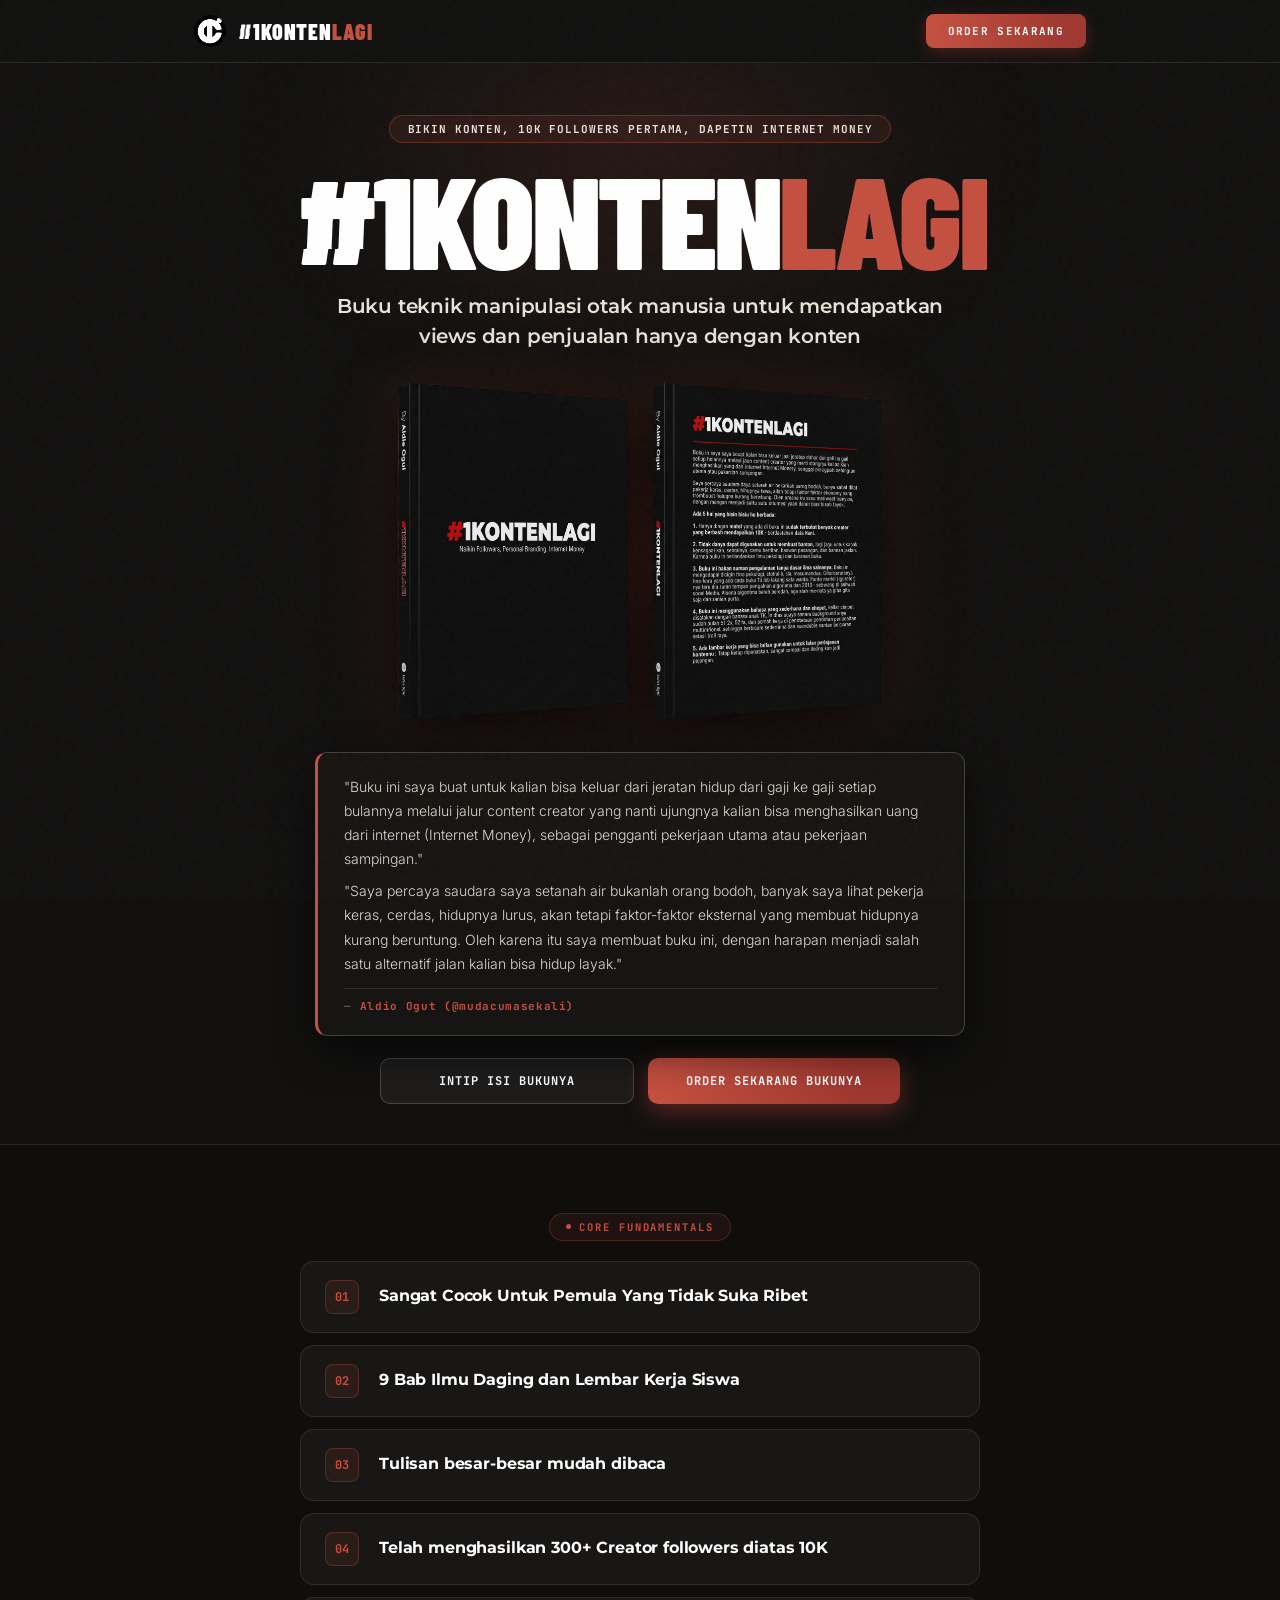
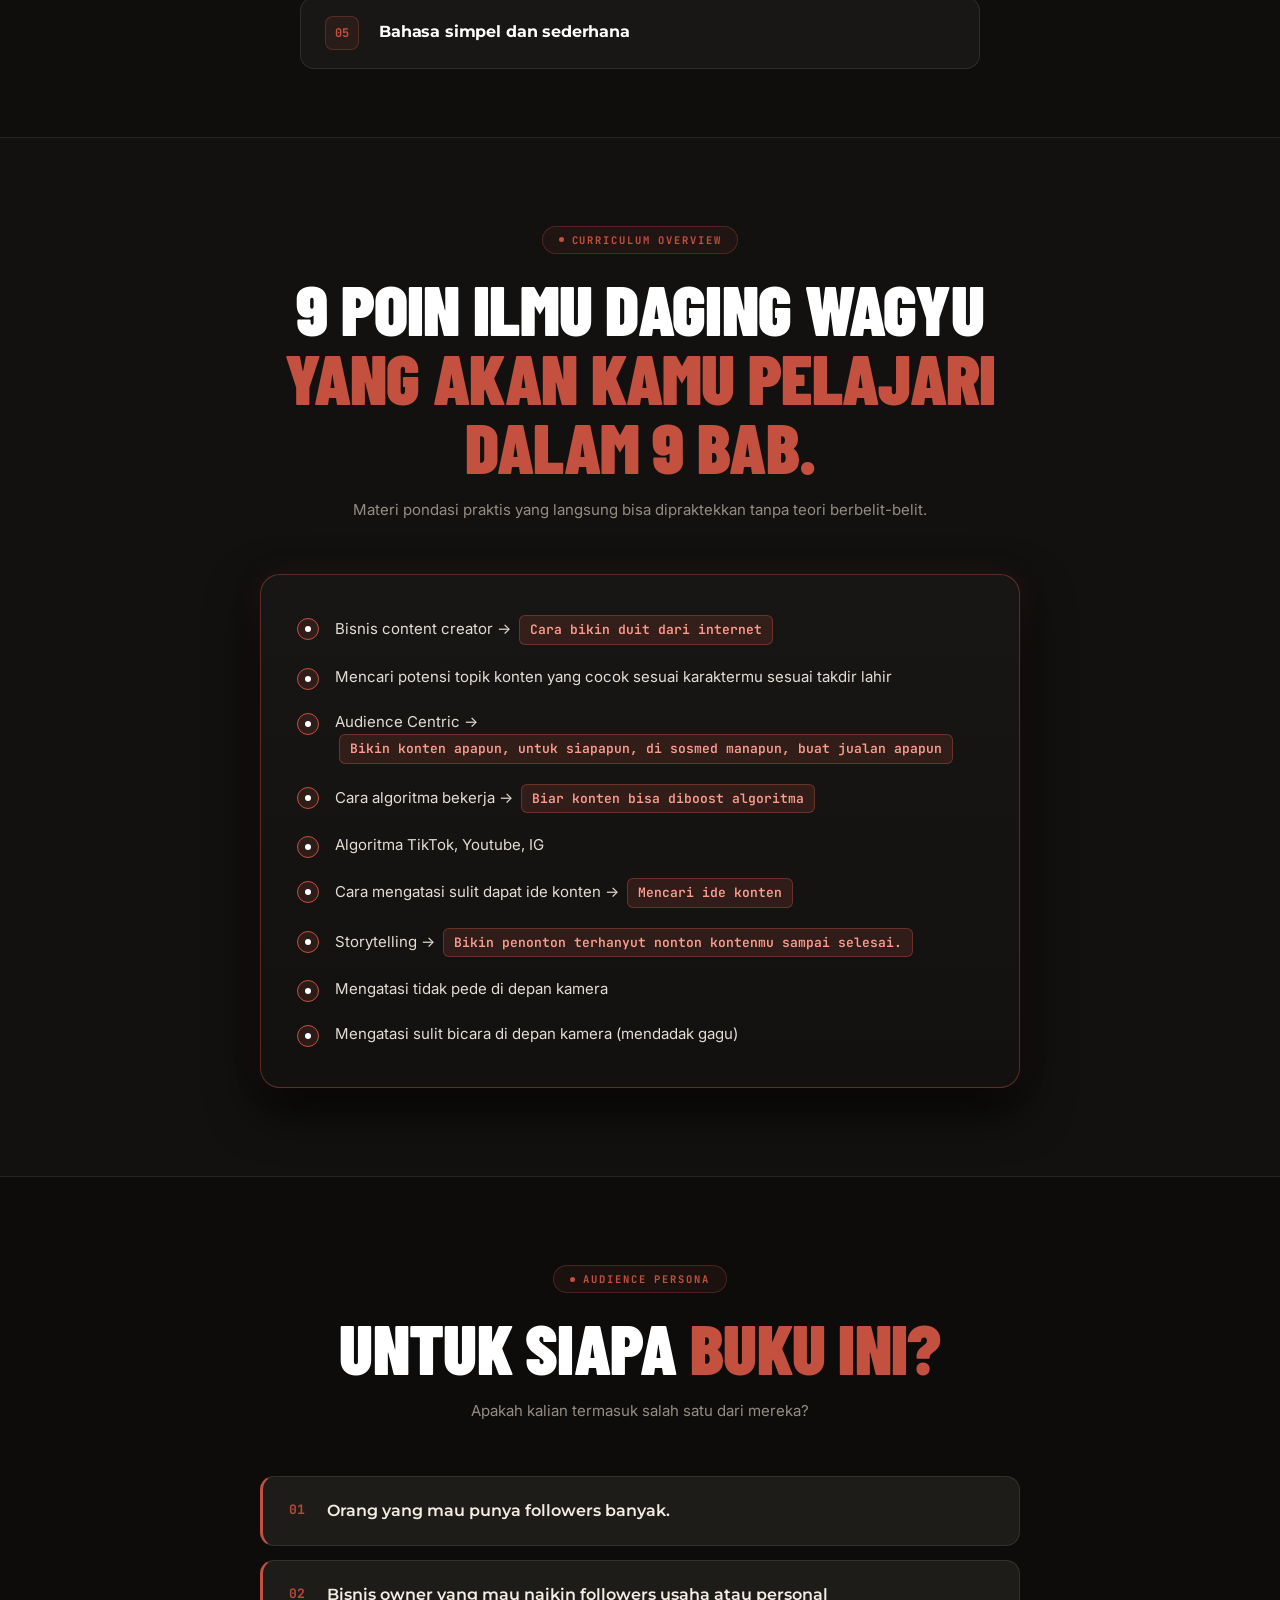
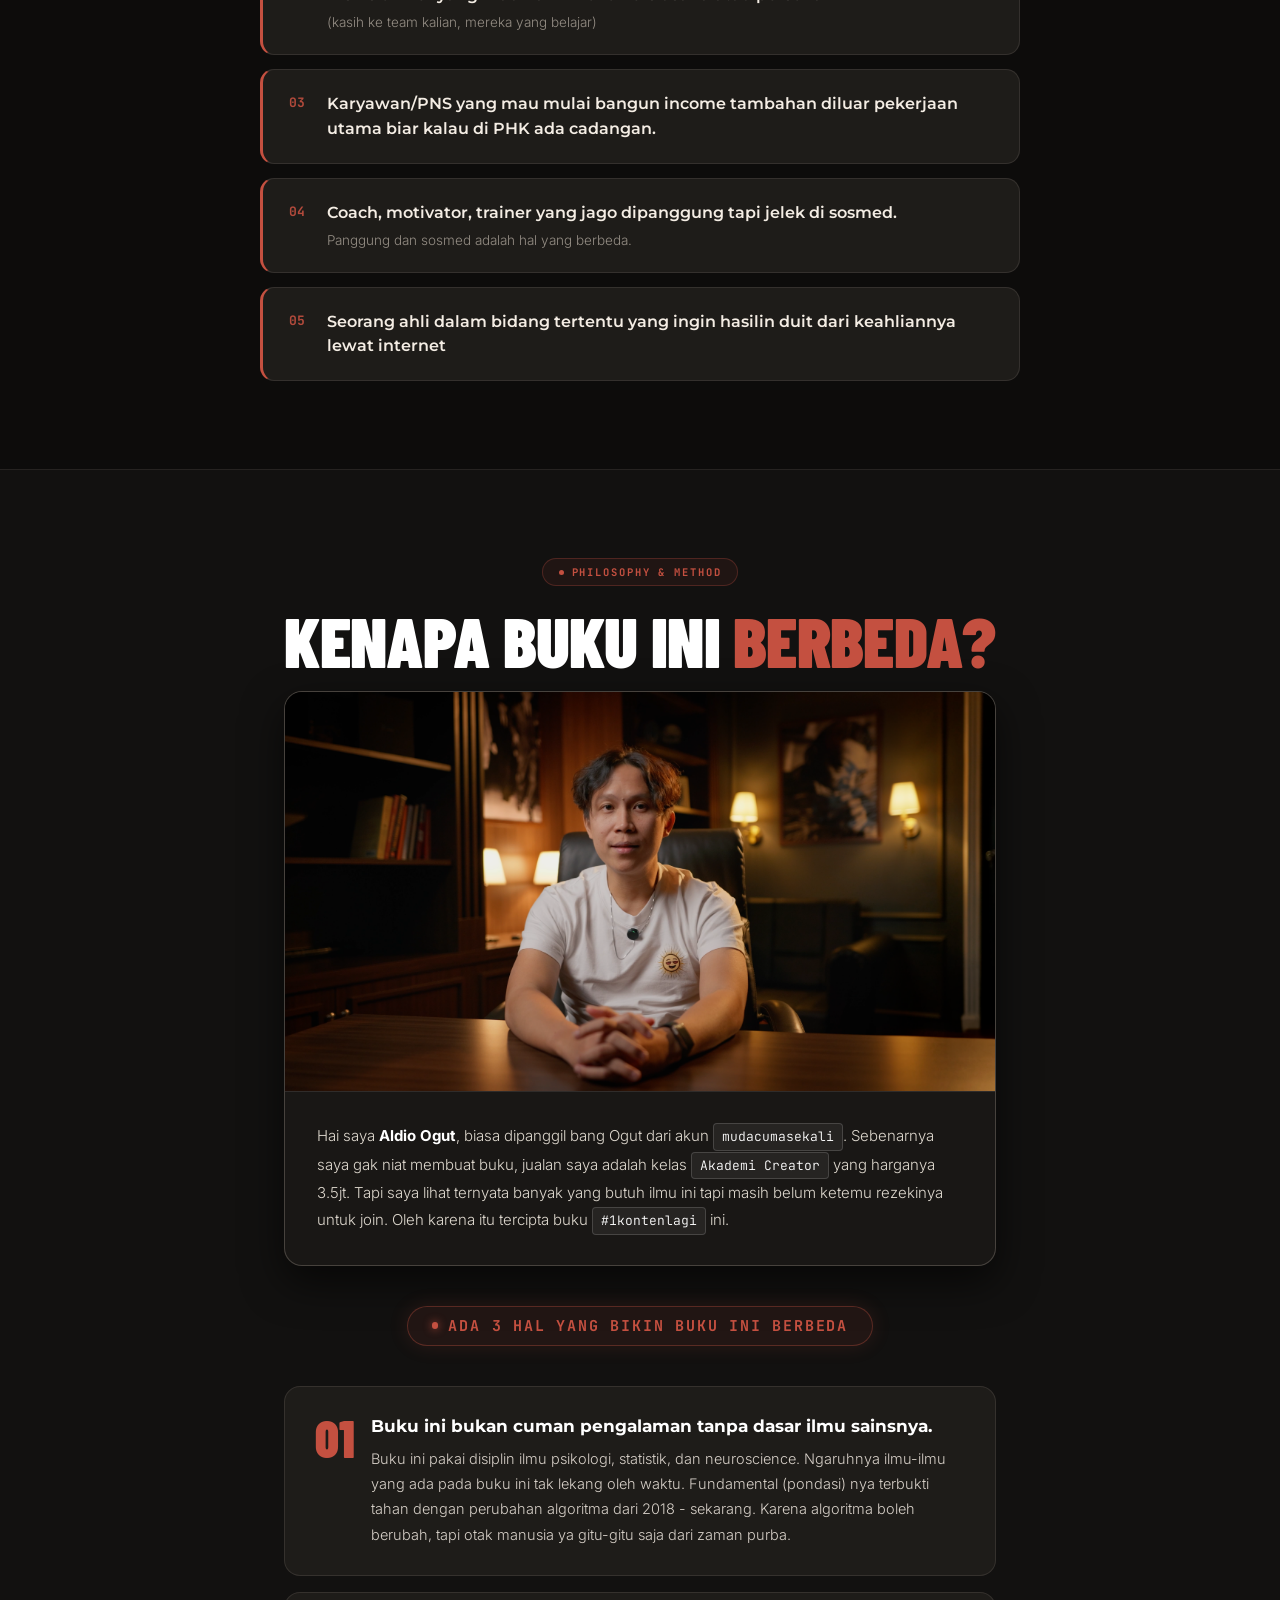
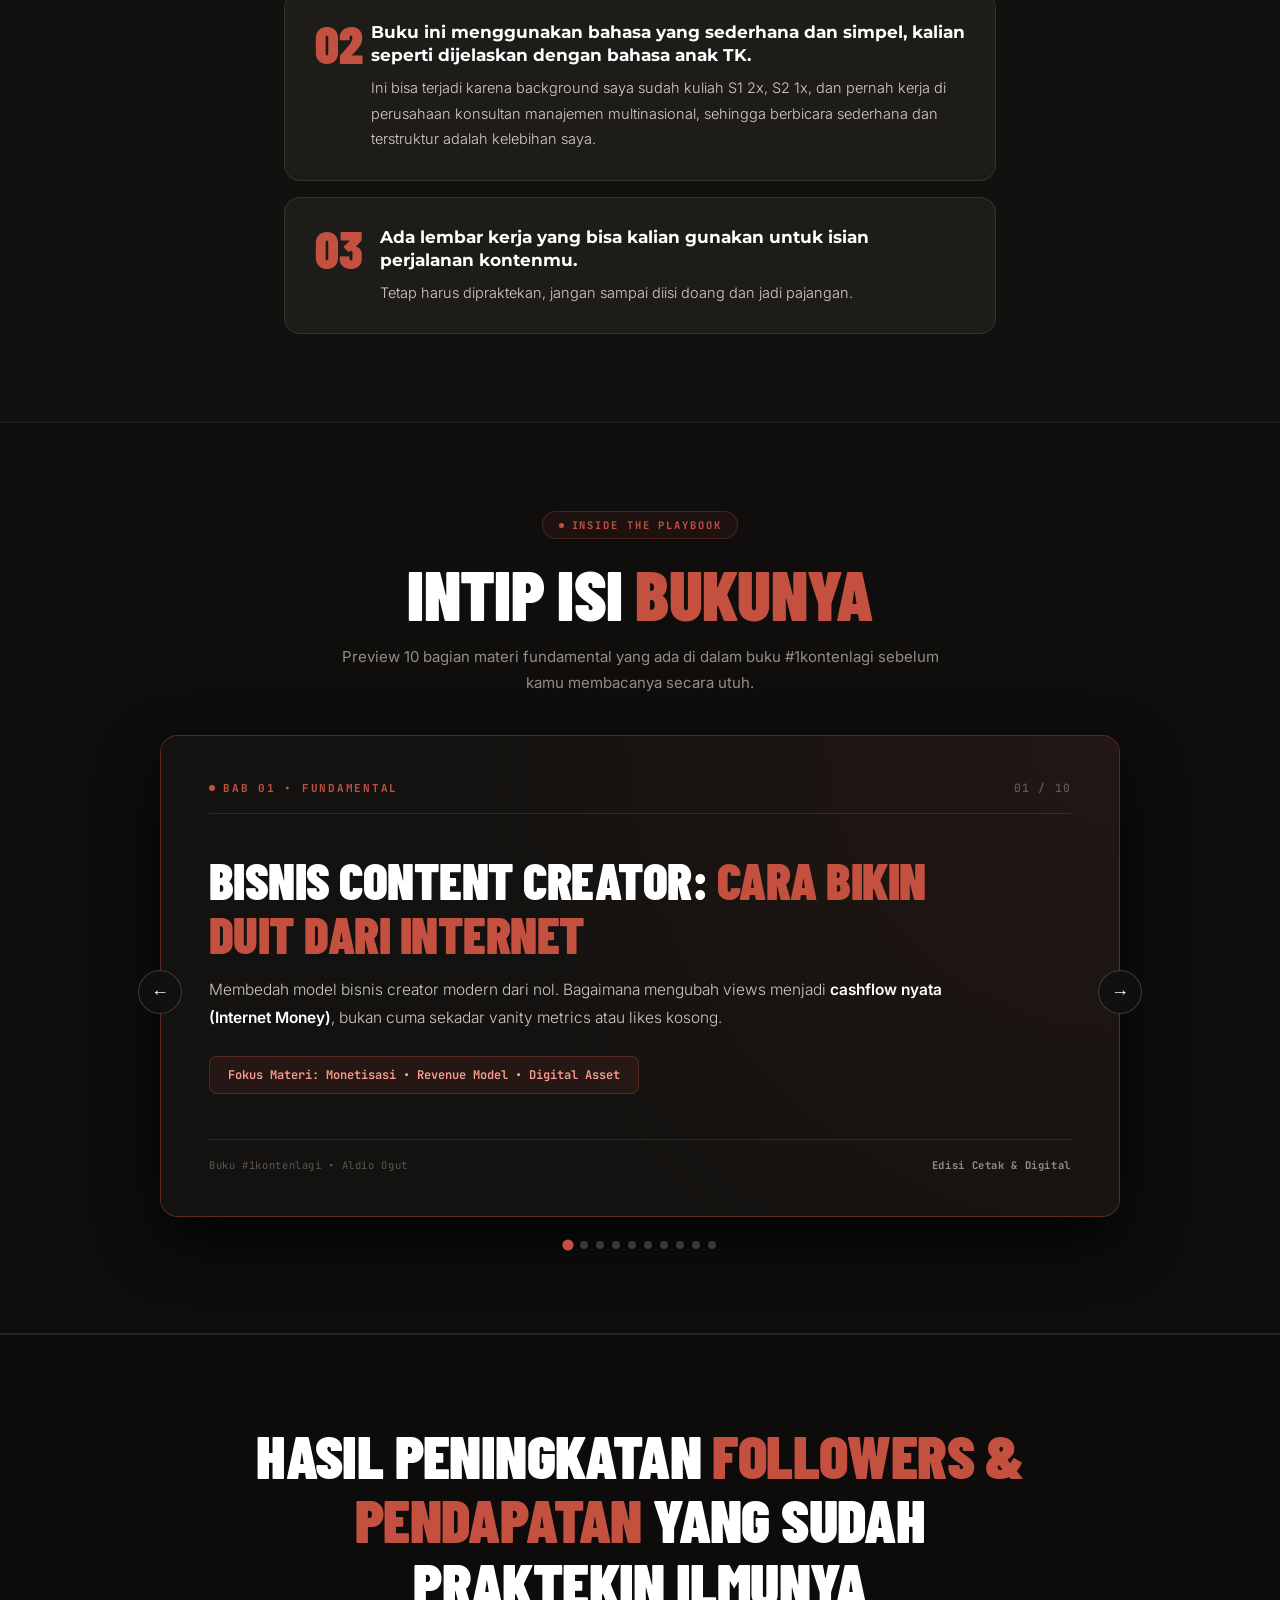
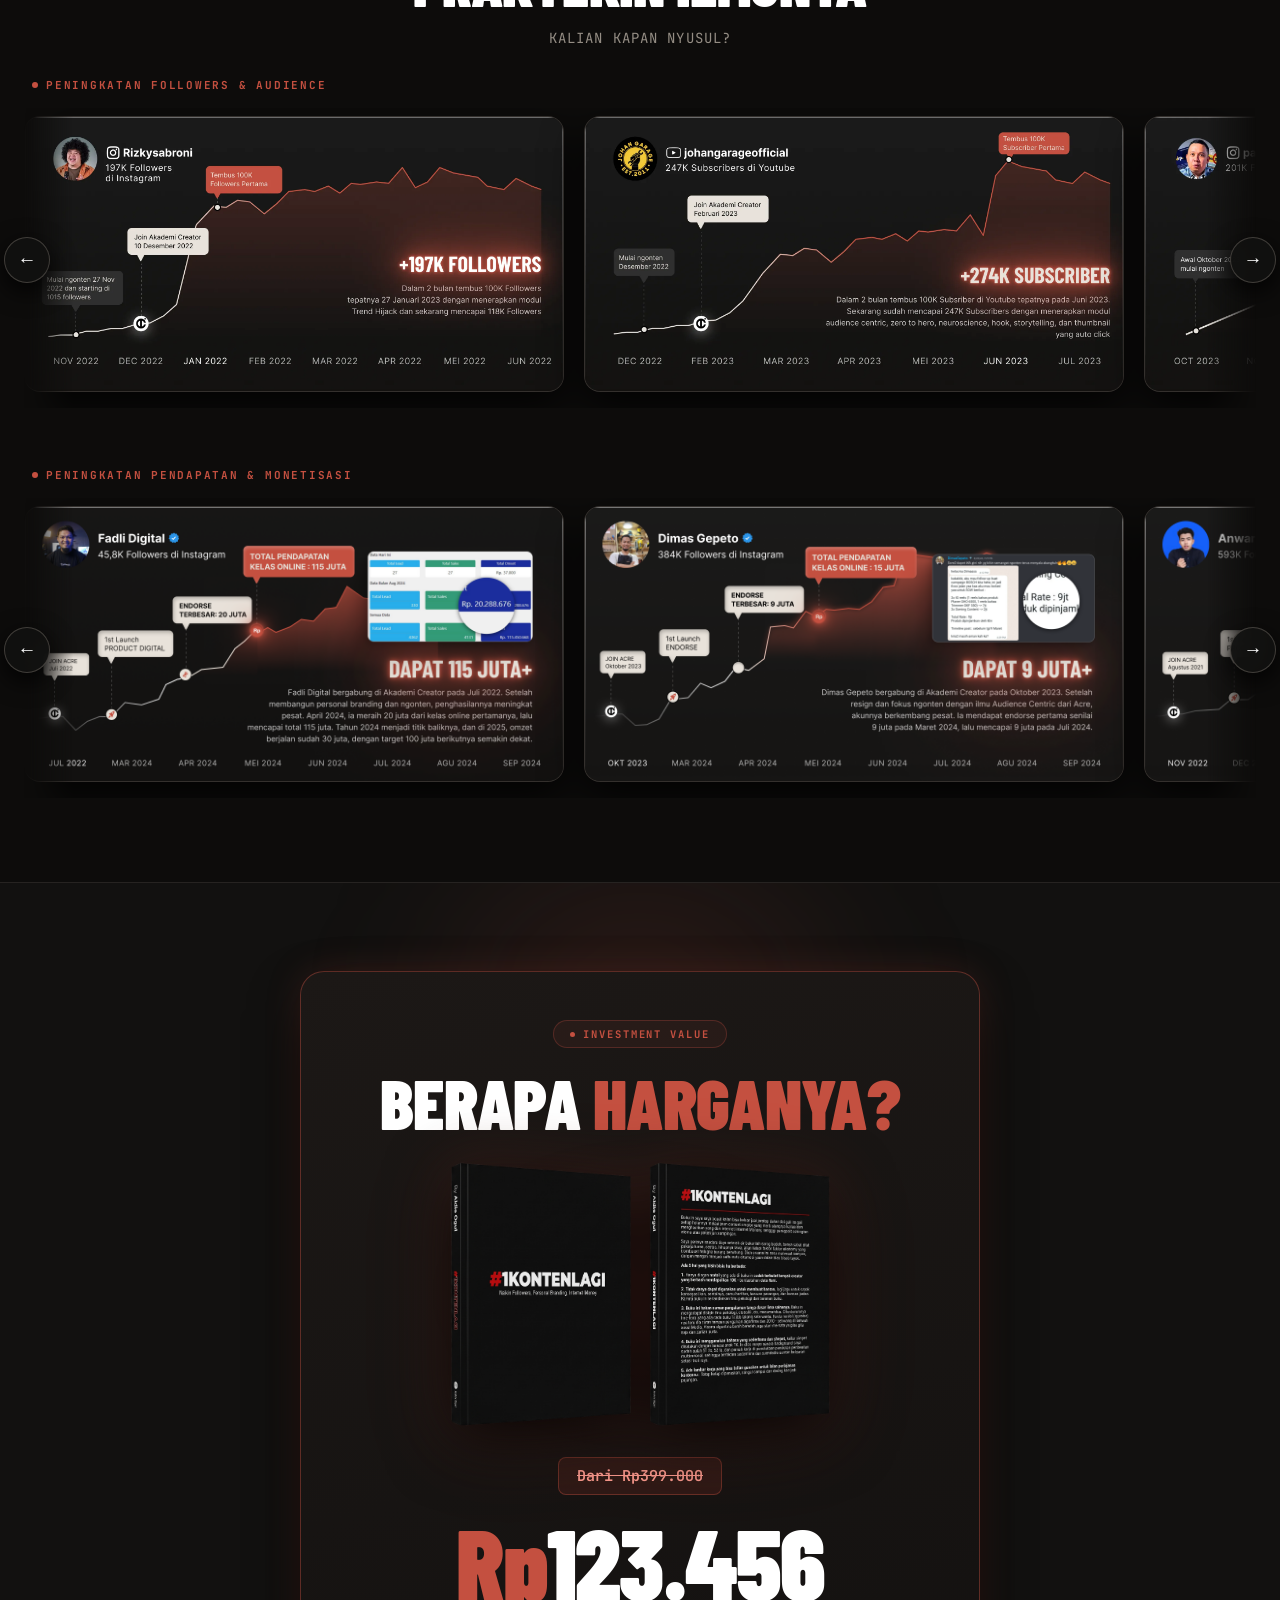
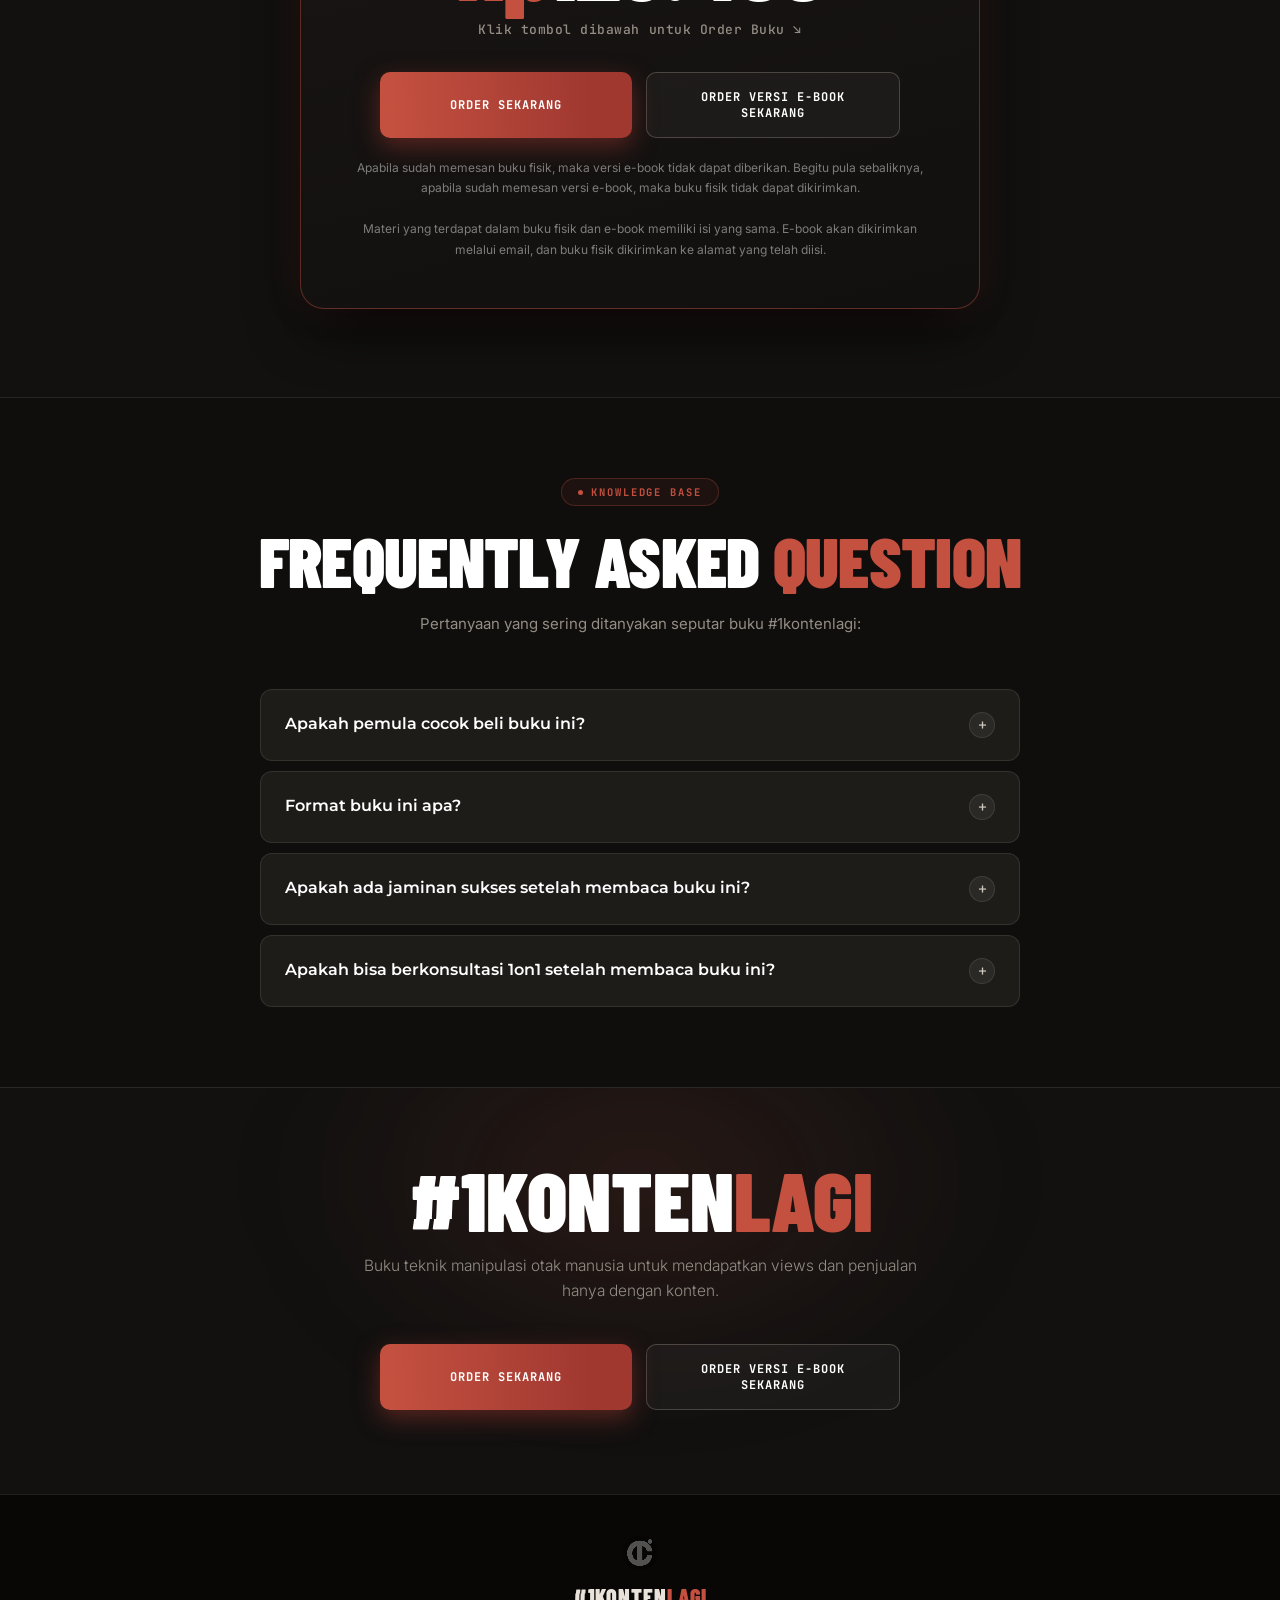
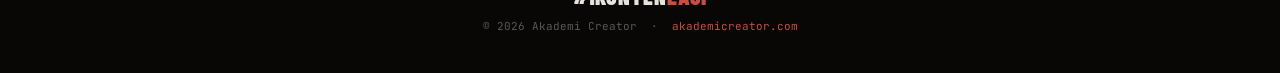
==== commit a511c4d4: "Add disclaimer below order buttons in pricing section" ====
--- a/index.html
+++ b/index.html
@@ -1249,7 +1249,7 @@
        ══════════════════════════════════════════════════════ -->
   <nav class="nav">
     <div class="nav-inner">
-      <div class="nav-brand">
+      <div class="nav-brand" style="cursor:pointer" onclick="window.scrollTo({top:0,behavior:'smooth'})">
         <img src="asset image/favicon.png" alt="Akademi Creator Logo" class="nav-logo" />
         <span class="nav-name">#1KONTEN<span>LAGI</span></span>
       </div>
@@ -1927,6 +1927,19 @@
           Order Versi E-Book Sekarang
         </a>
       </div>
+
+      <!-- DISCLAIMER -->
+      <p style="
+        margin-top: 20px;
+        font-size: 12px;
+        color: rgba(255,255,255,0.45);
+        line-height: 1.7;
+        text-align: center;
+        padding: 0 8px;
+      ">
+        Apabila sudah memesan buku fisik, maka versi e-book tidak dapat diberikan. Begitu pula sebaliknya, apabila sudah memesan versi e-book, maka buku fisik tidak dapat dikirimkan.<br><br>
+        Materi yang terdapat dalam buku fisik dan e-book memiliki isi yang sama. E-book akan dikirimkan melalui email, dan buku fisik dikirimkan ke alamat yang telah diisi.
+      </p>
     </div>
   </section>
 
@@ -2284,6 +2297,7 @@
 
   <!-- Prevent URL hash from showing in address bar when clicking anchor links -->
   <script>
+    // Guard 1: intercept all anchor clicks
     document.addEventListener('DOMContentLoaded', function() {
       document.querySelectorAll('a[href^="#"]').forEach(function(link) {
         link.addEventListener('click', function(e) {
@@ -2293,9 +2307,21 @@
           if (target) {
             target.scrollIntoView({ behavior: 'smooth', block: 'start' });
           }
+          // Immediately clean URL just in case
+          history.replaceState(null, '', window.location.pathname);
         });
       });
     });
+
+    // Guard 2: if hash somehow appears in URL, strip it immediately
+    window.addEventListener('hashchange', function() {
+      history.replaceState(null, '', window.location.pathname);
+    });
+
+    // Guard 3: on page load, strip any hash already in URL
+    if (window.location.hash) {
+      history.replaceState(null, '', window.location.pathname);
+    }
   </script>
 
 </body>
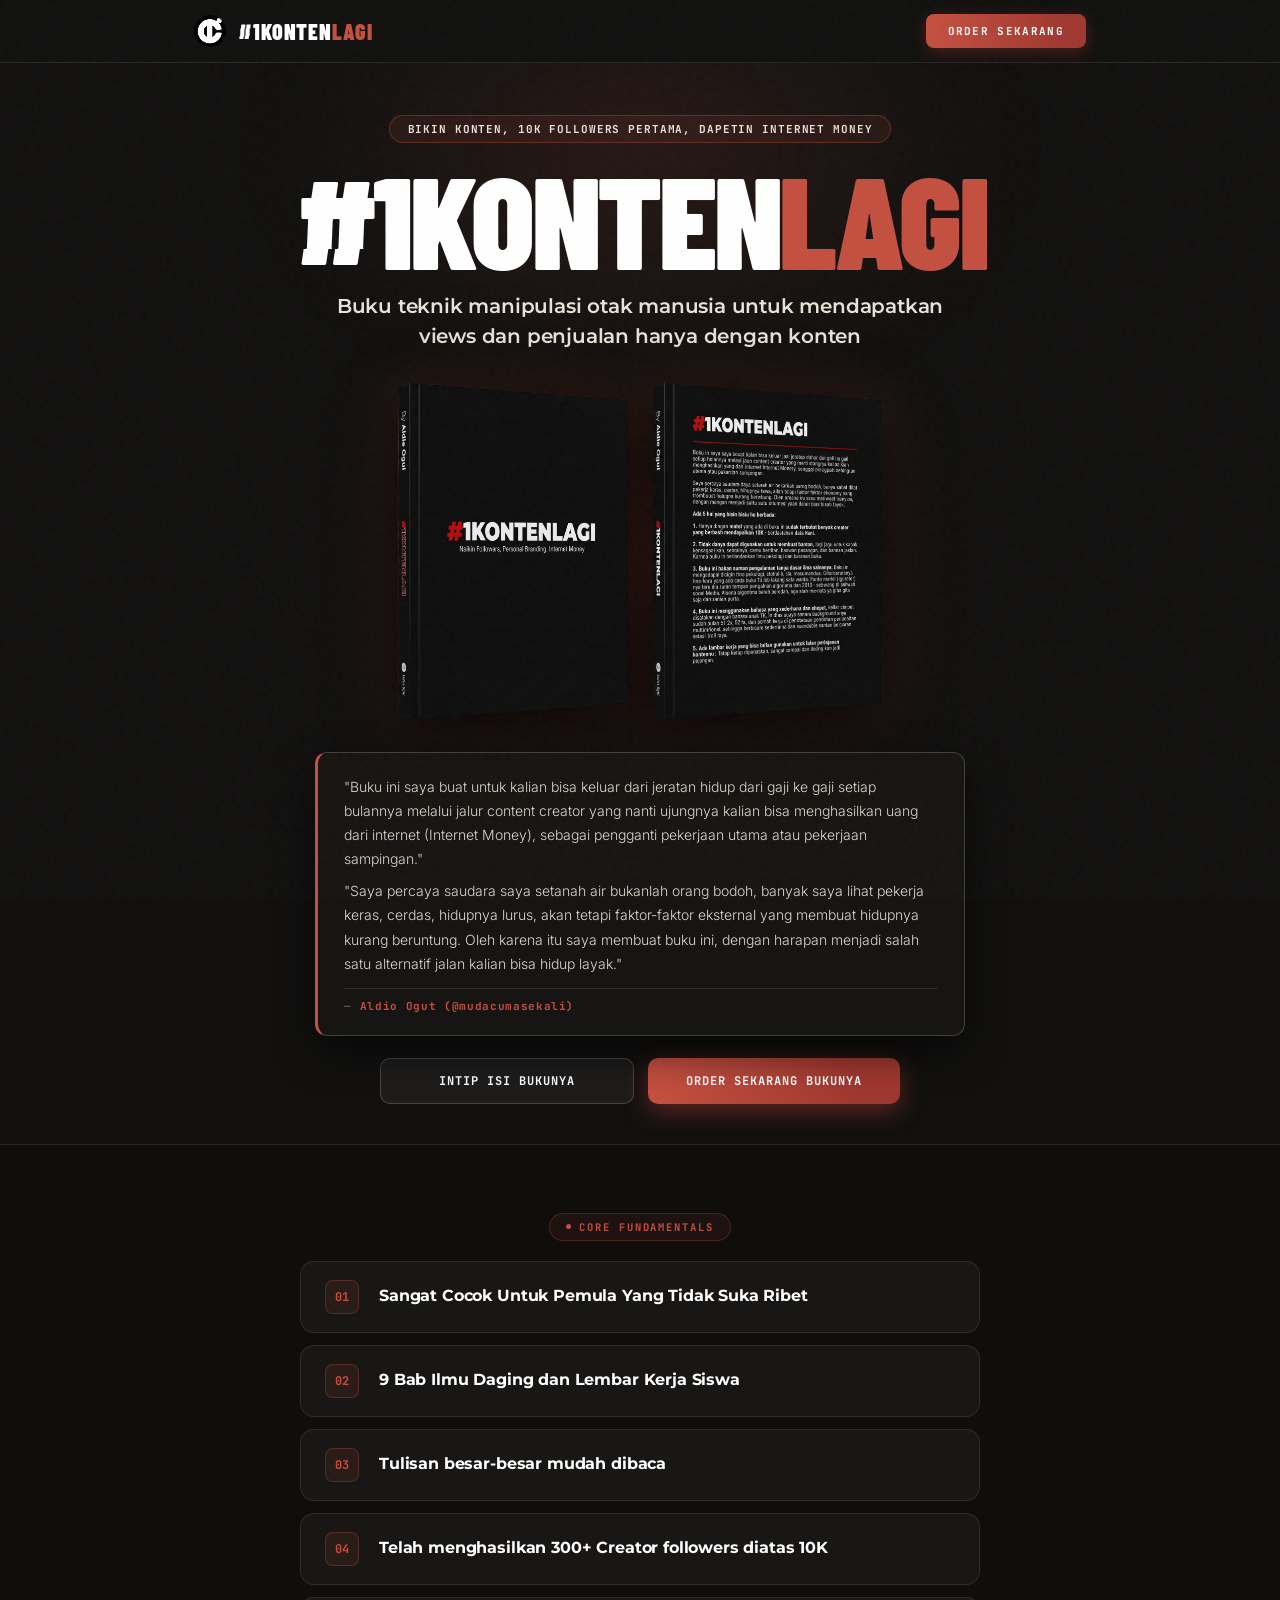
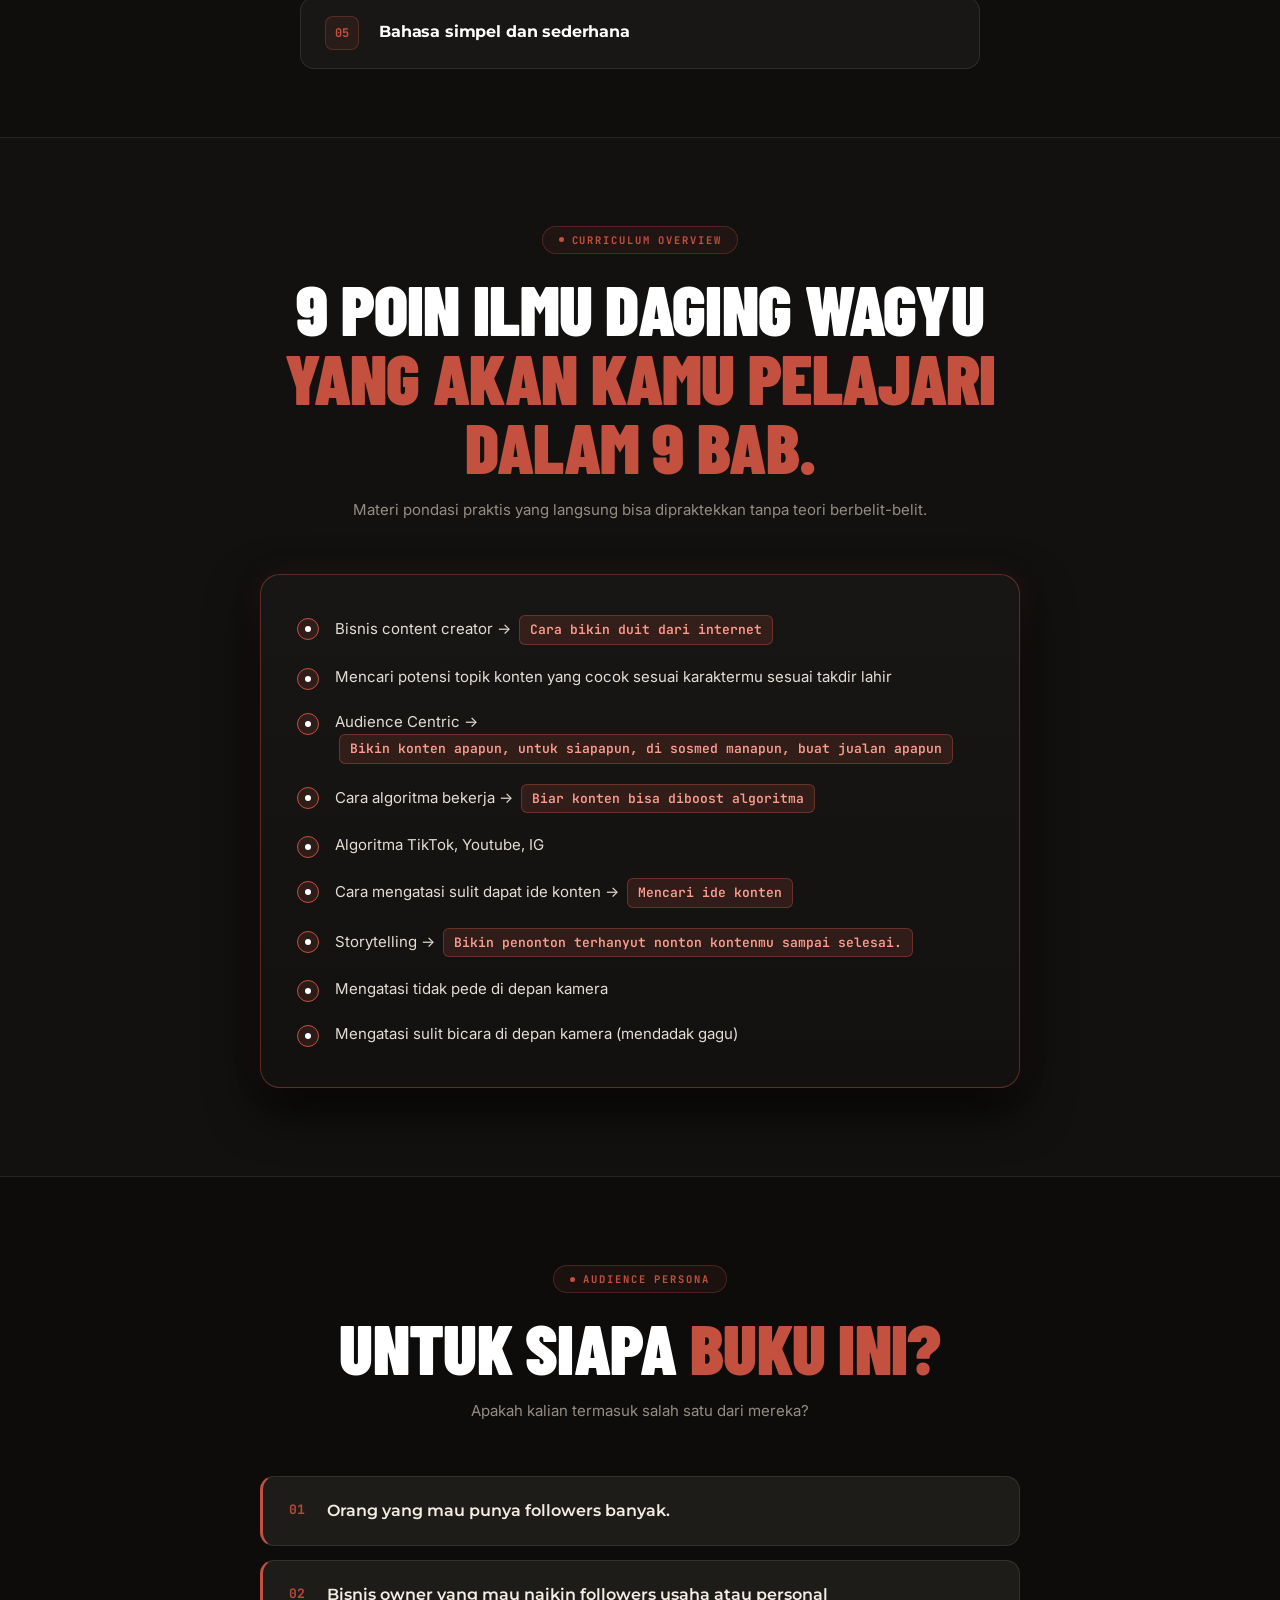
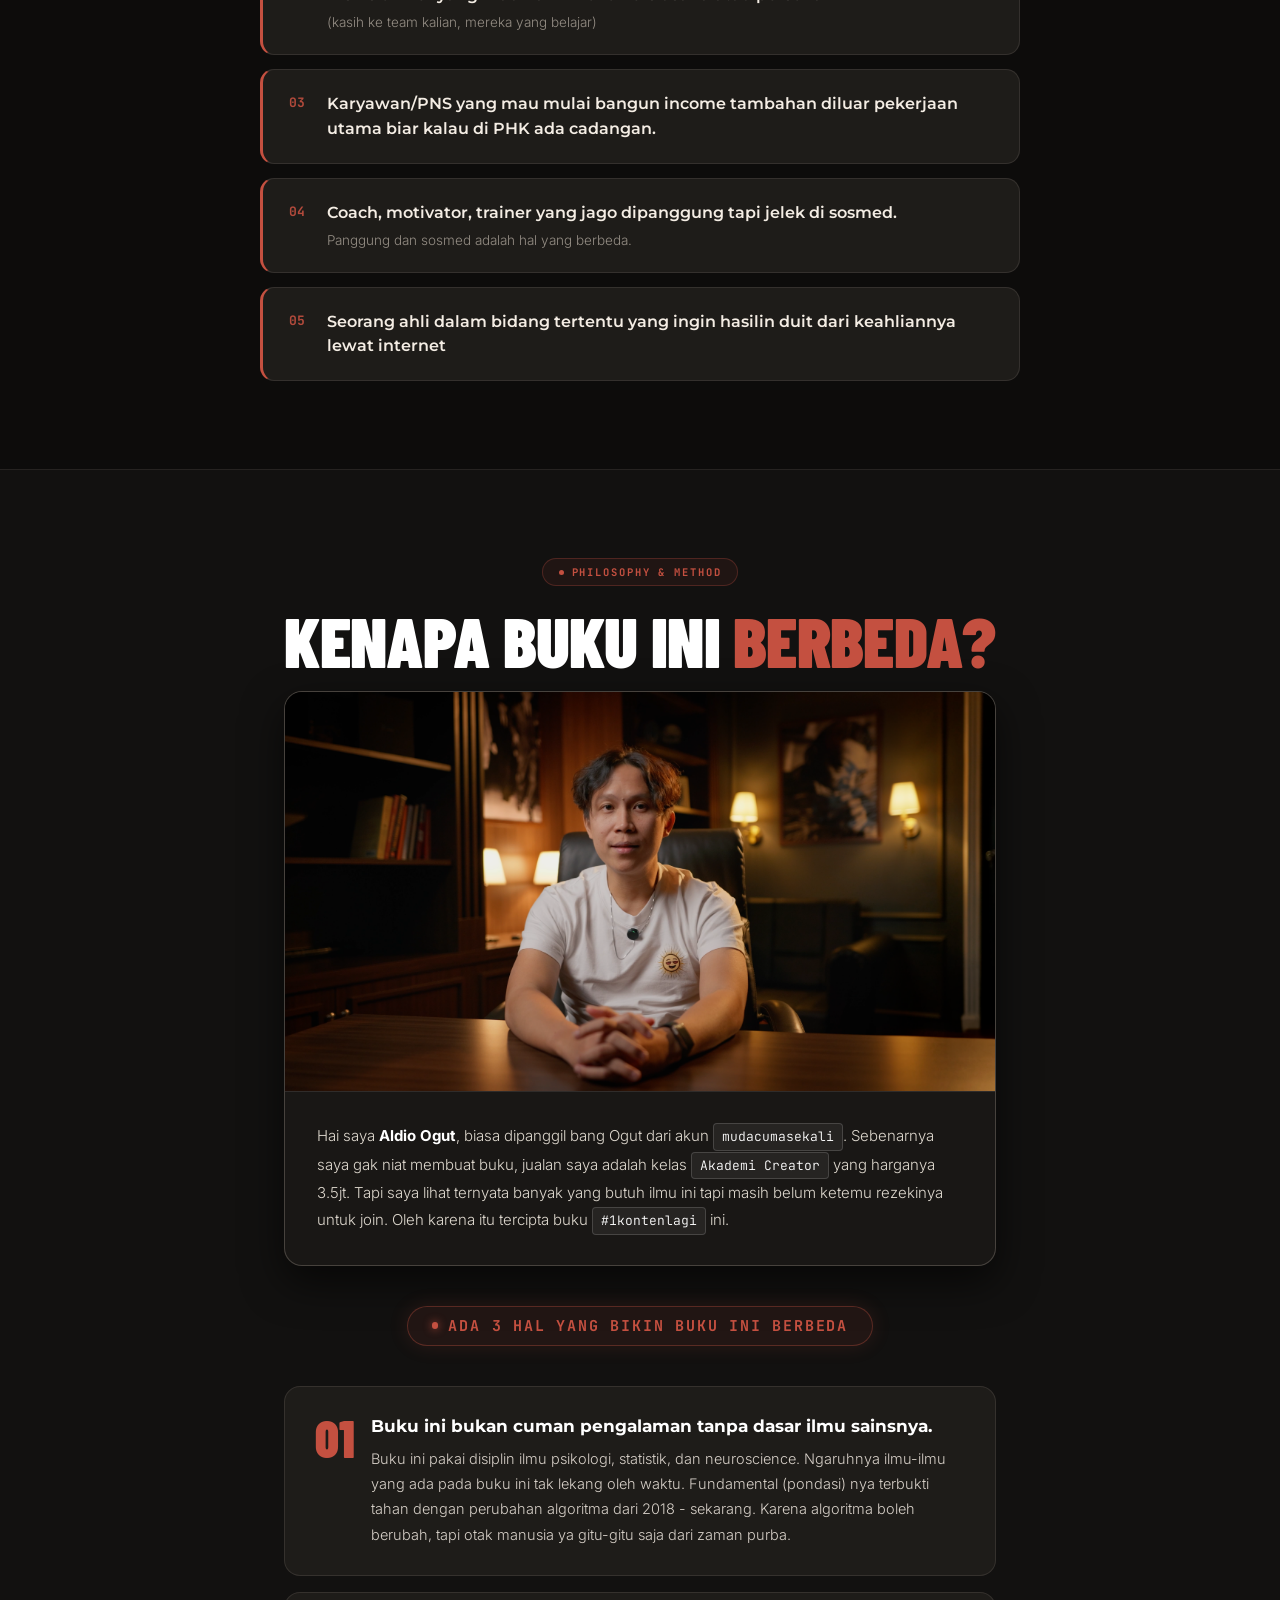
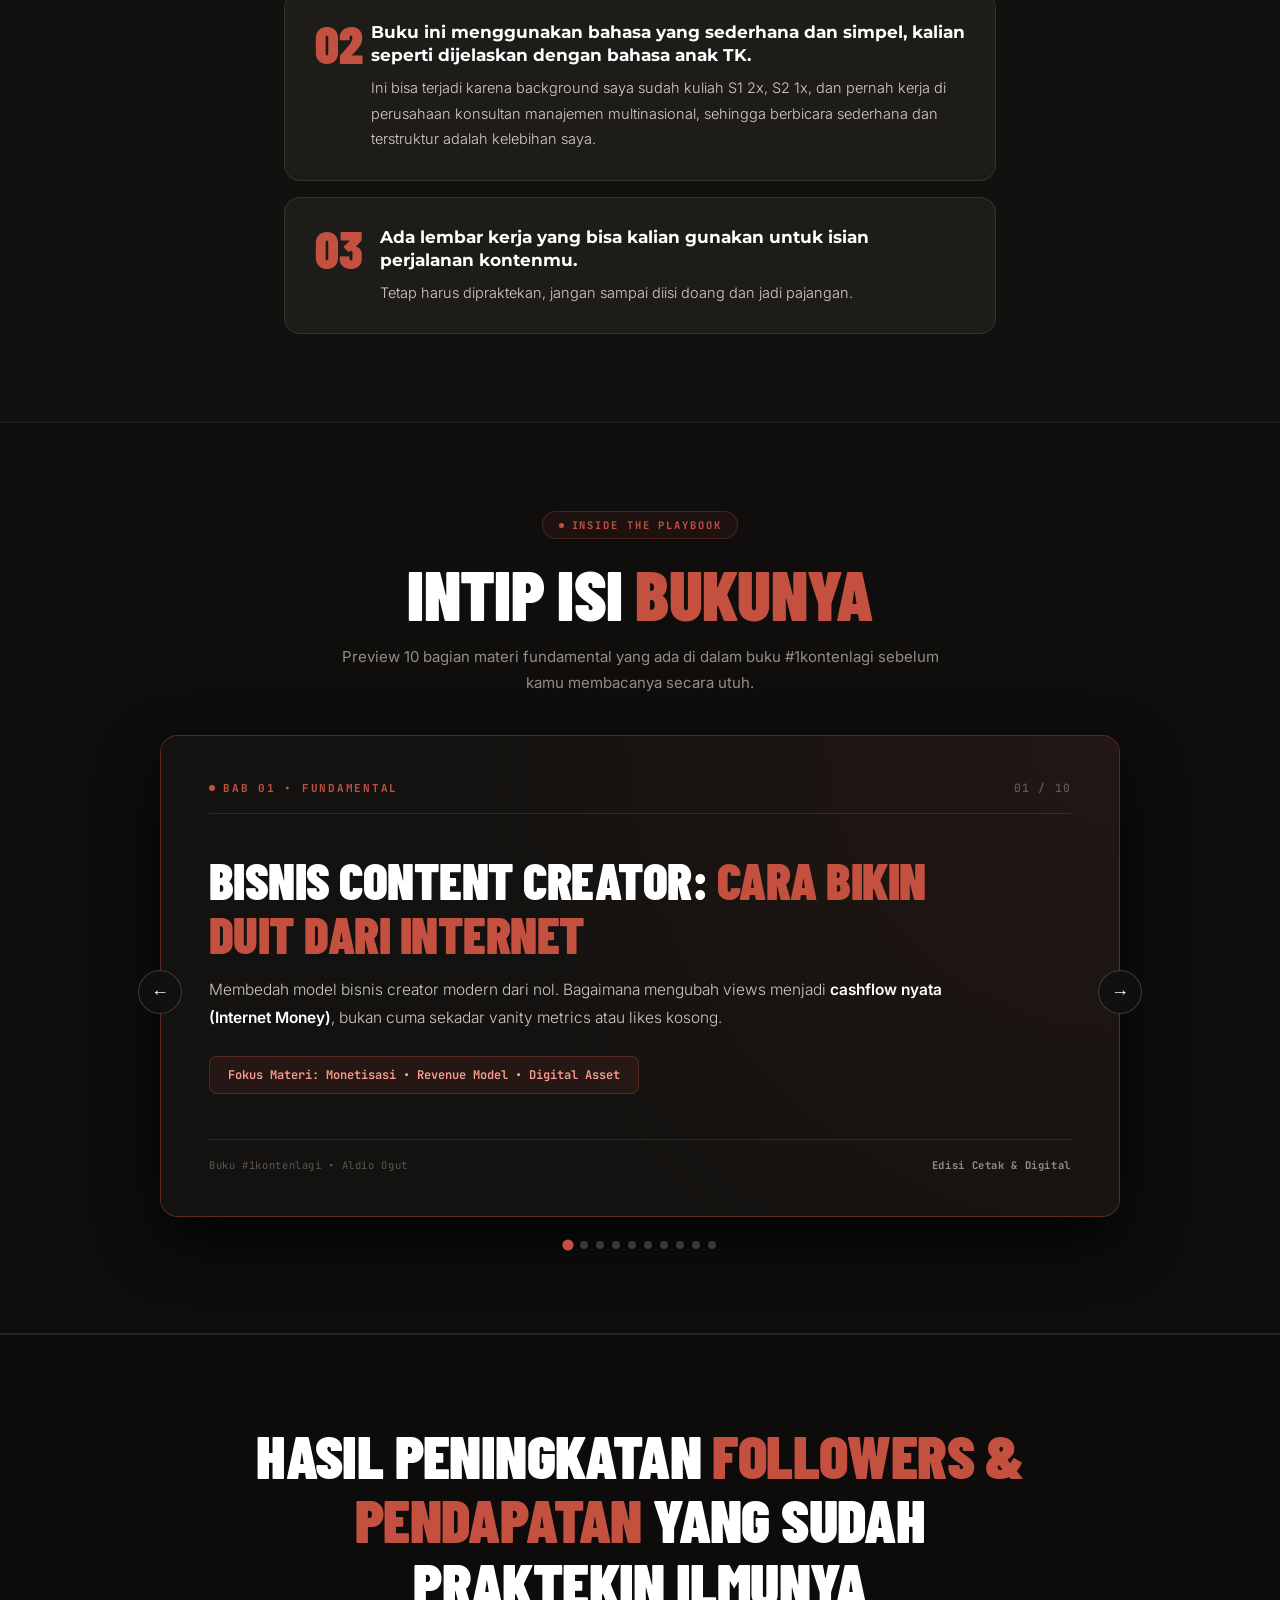
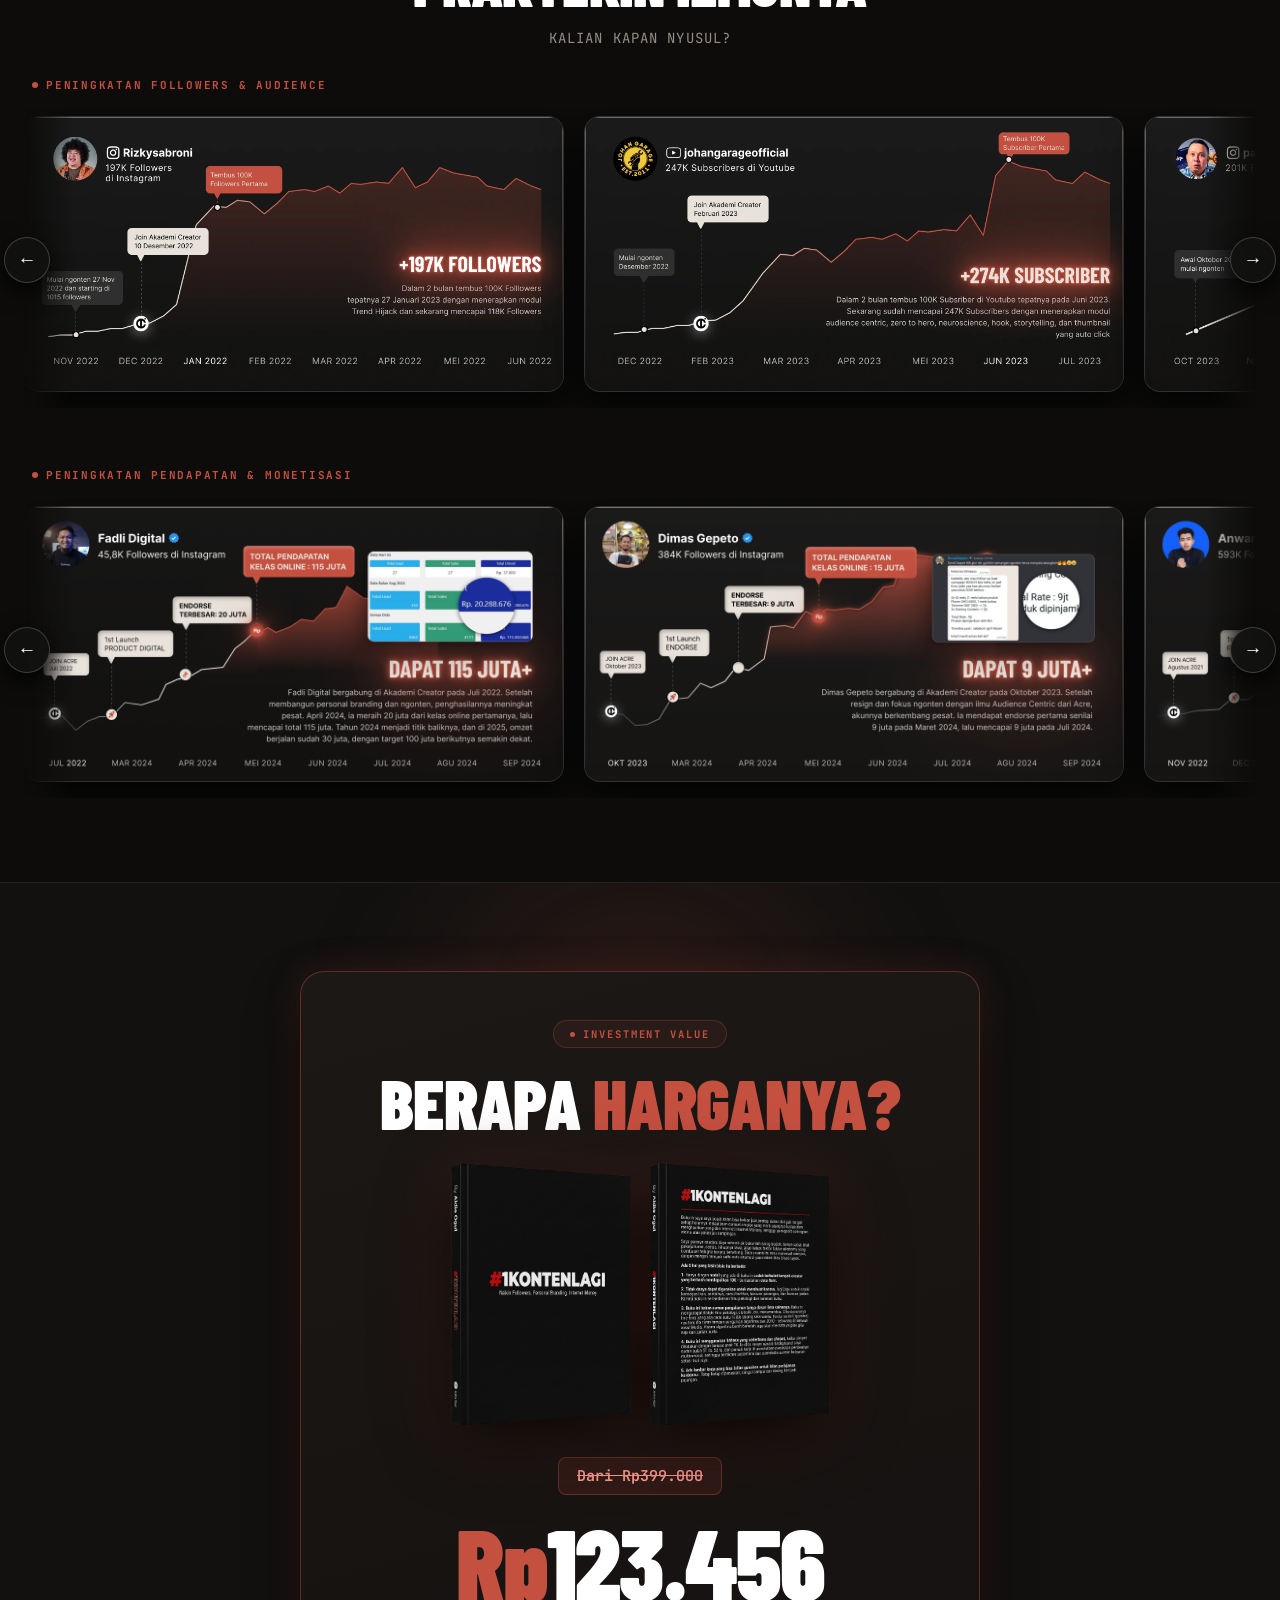
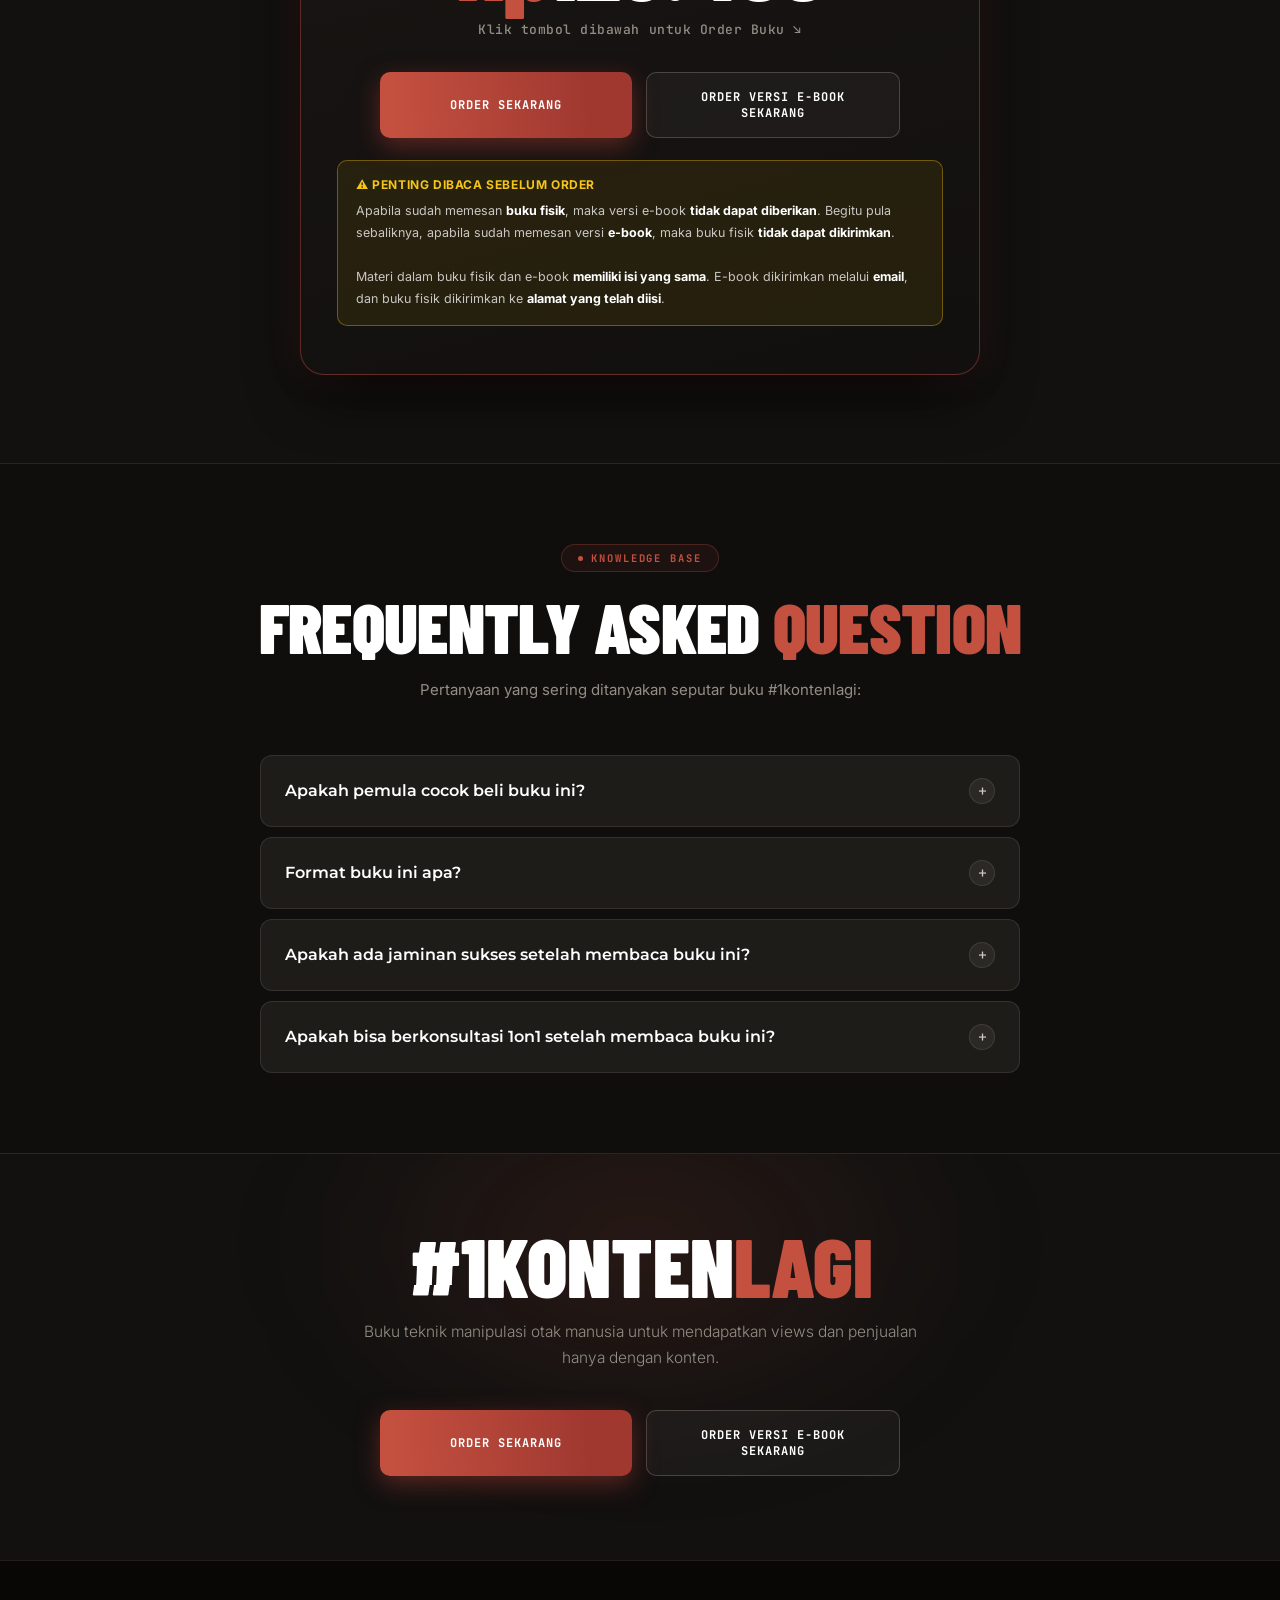
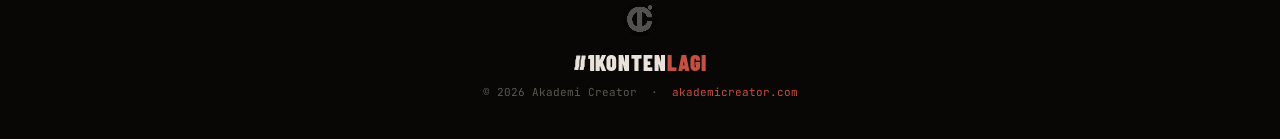
==== commit 4e1fdfc2: "Upgrade disclaimer to highlighted warning box with yellow border" ====
--- a/index.html
+++ b/index.html
@@ -1929,17 +1929,32 @@
       </div>
 
       <!-- DISCLAIMER -->
-      <p style="
-        margin-top: 20px;
-        font-size: 12px;
-        color: rgba(255,255,255,0.45);
-        line-height: 1.7;
-        text-align: center;
-        padding: 0 8px;
+      <div style="
+        margin-top: 22px;
+        background: rgba(255, 200, 0, 0.08);
+        border: 1px solid rgba(255, 200, 0, 0.35);
+        border-radius: 10px;
+        padding: 16px 18px;
+        text-align: left;
       ">
-        Apabila sudah memesan buku fisik, maka versi e-book tidak dapat diberikan. Begitu pula sebaliknya, apabila sudah memesan versi e-book, maka buku fisik tidak dapat dikirimkan.<br><br>
-        Materi yang terdapat dalam buku fisik dan e-book memiliki isi yang sama. E-book akan dikirimkan melalui email, dan buku fisik dikirimkan ke alamat yang telah diisi.
-      </p>
+        <p style="
+          font-size: 12px;
+          font-weight: 700;
+          color: #f5c518;
+          margin: 0 0 8px 0;
+          letter-spacing: 0.05em;
+          text-transform: uppercase;
+        ">⚠️ Penting Dibaca Sebelum Order</p>
+        <p style="
+          font-size: 12.5px;
+          color: rgba(255,255,255,0.75);
+          line-height: 1.75;
+          margin: 0;
+        ">
+          Apabila sudah memesan <strong style="color:#fff;">buku fisik</strong>, maka versi e-book <strong style="color:#fff;">tidak dapat diberikan</strong>. Begitu pula sebaliknya, apabila sudah memesan versi <strong style="color:#fff;">e-book</strong>, maka buku fisik <strong style="color:#fff;">tidak dapat dikirimkan</strong>.<br><br>
+          Materi dalam buku fisik dan e-book <strong style="color:#fff;">memiliki isi yang sama</strong>. E-book dikirimkan melalui <strong style="color:#fff;">email</strong>, dan buku fisik dikirimkan ke <strong style="color:#fff;">alamat yang telah diisi</strong>.
+        </p>
+      </div>
     </div>
   </section>
 
